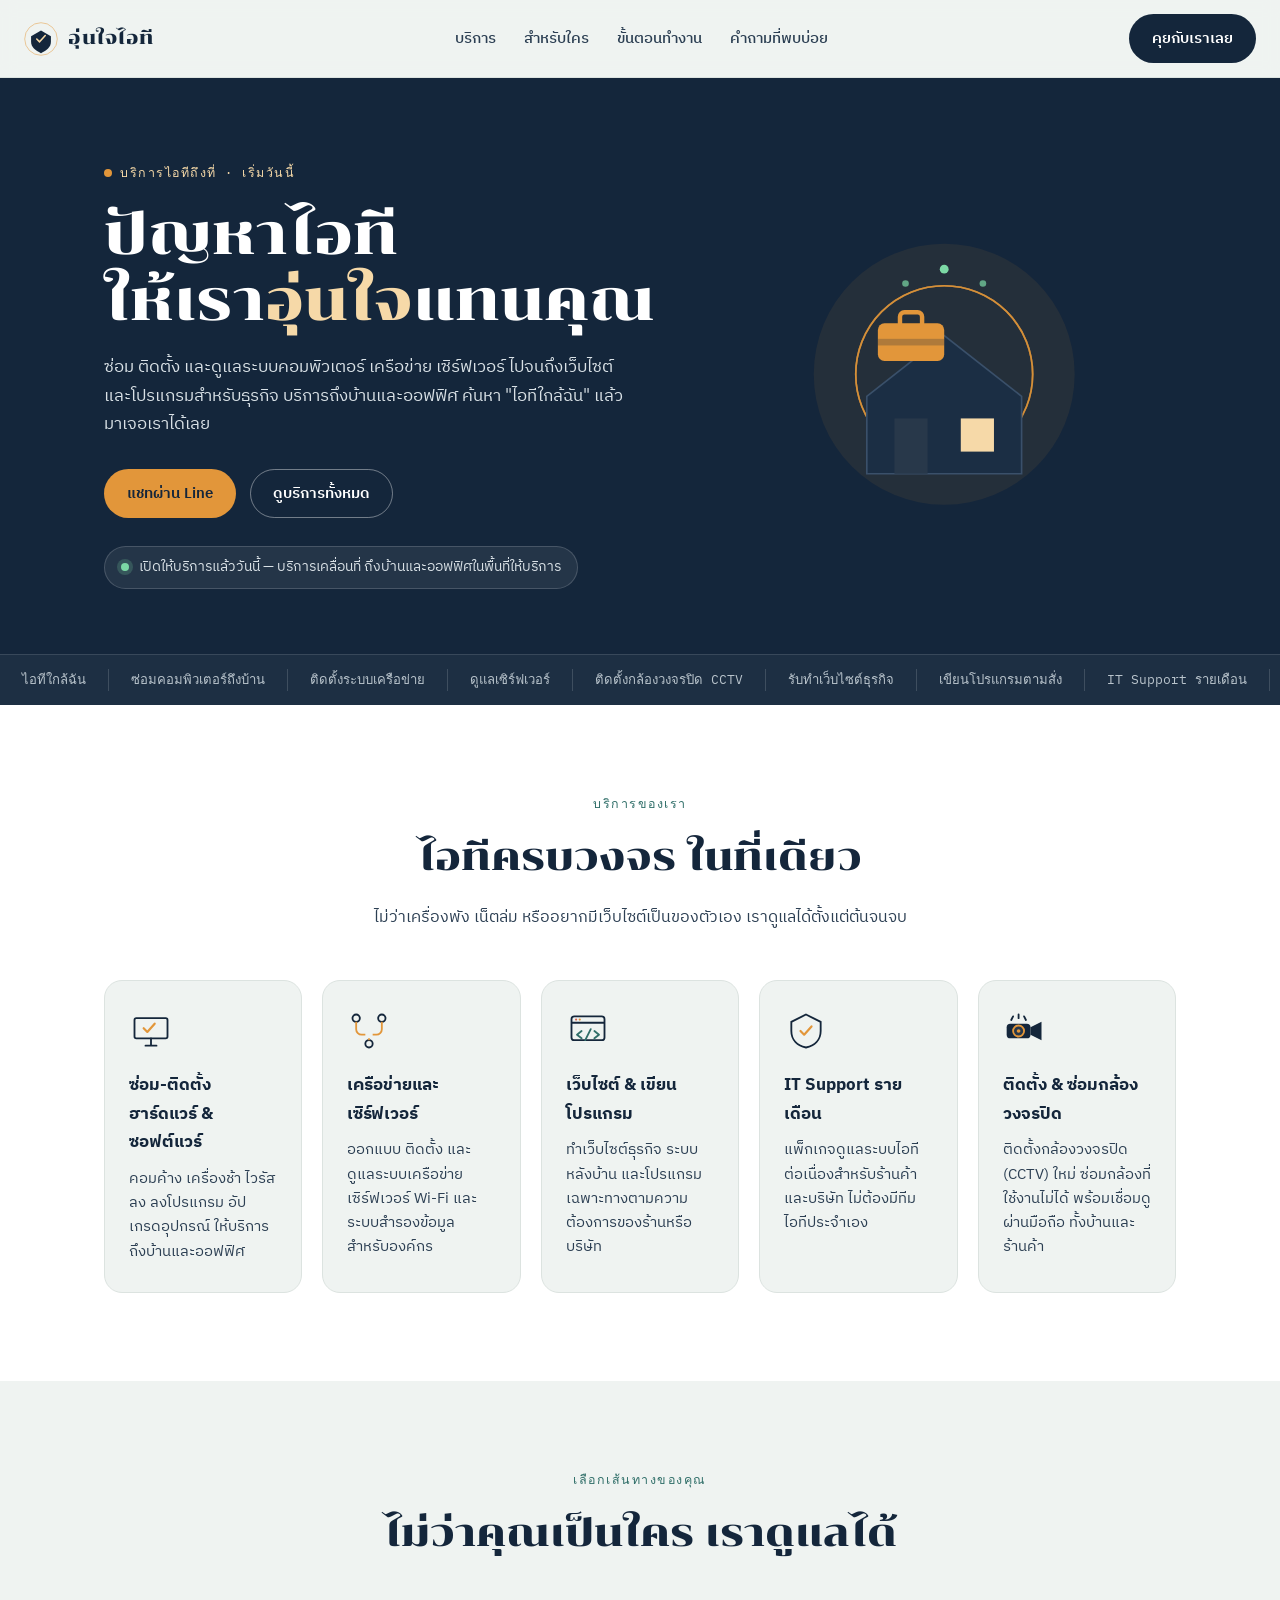
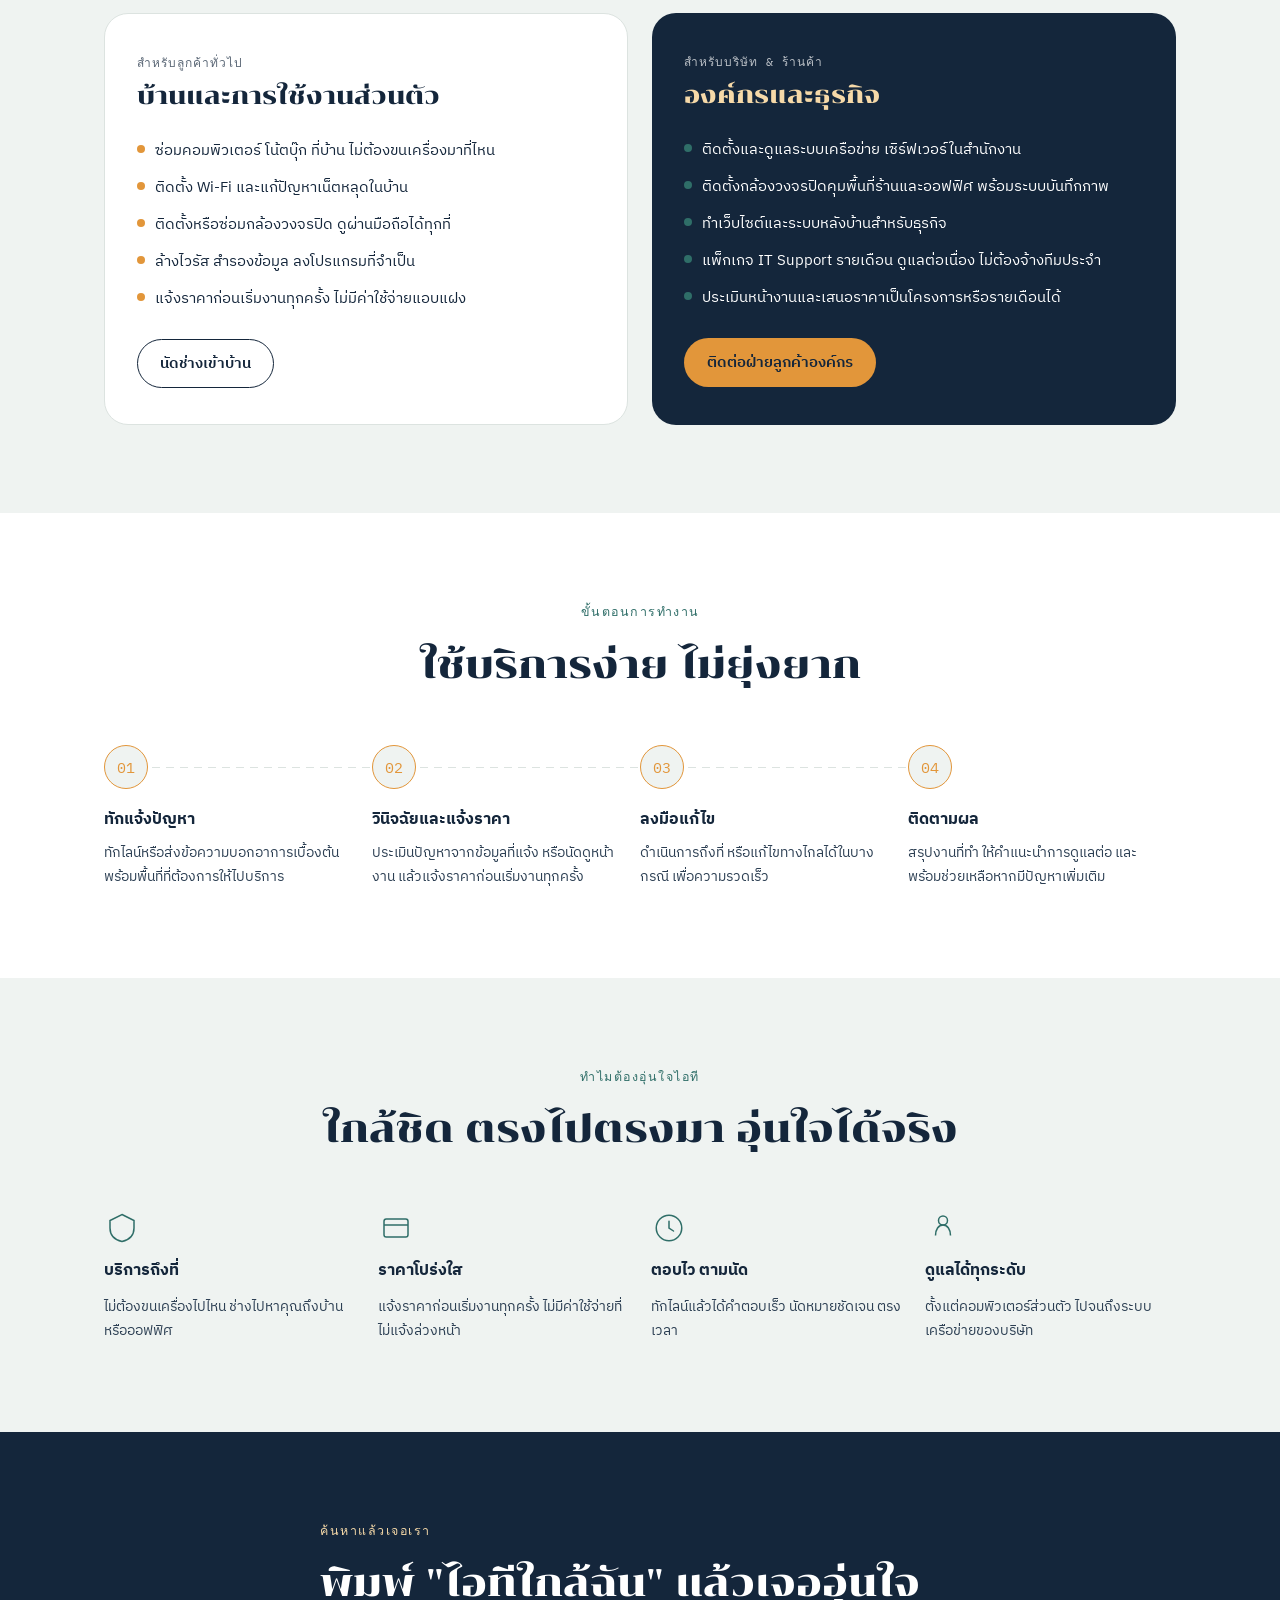
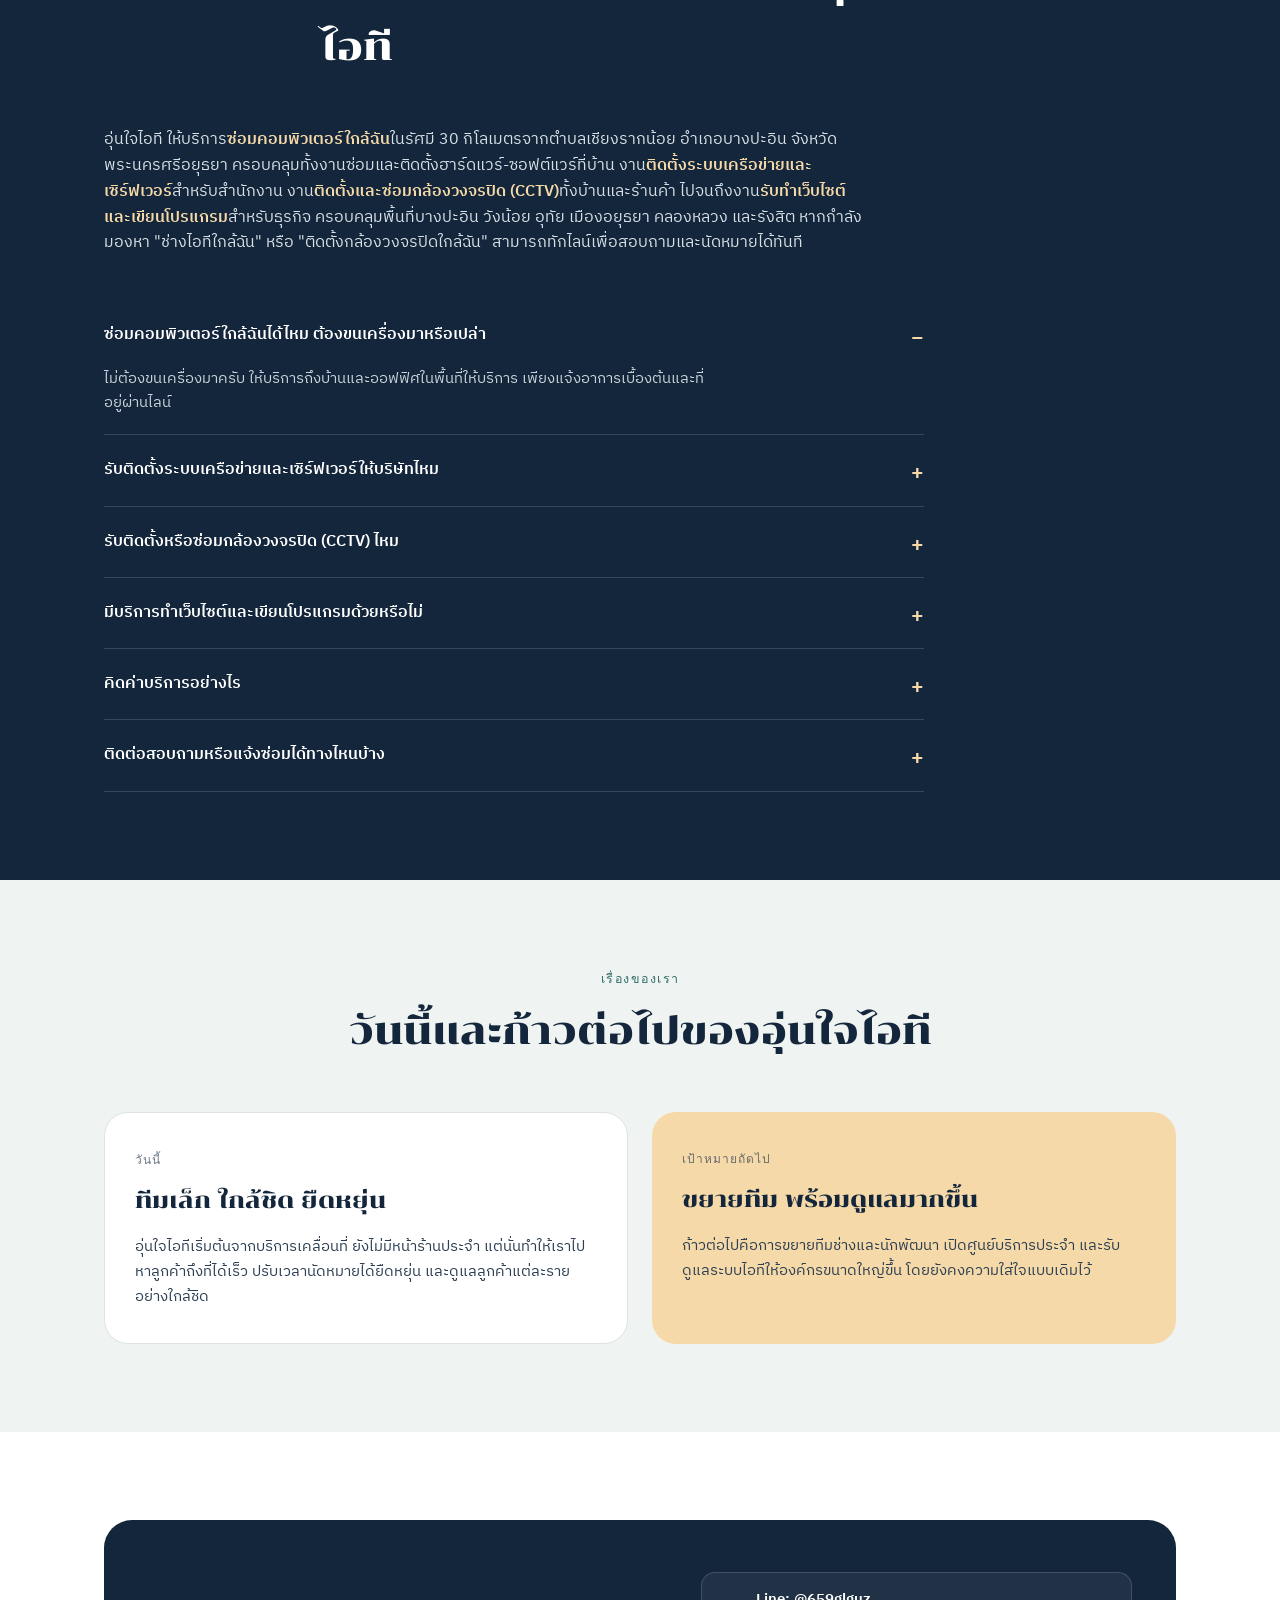
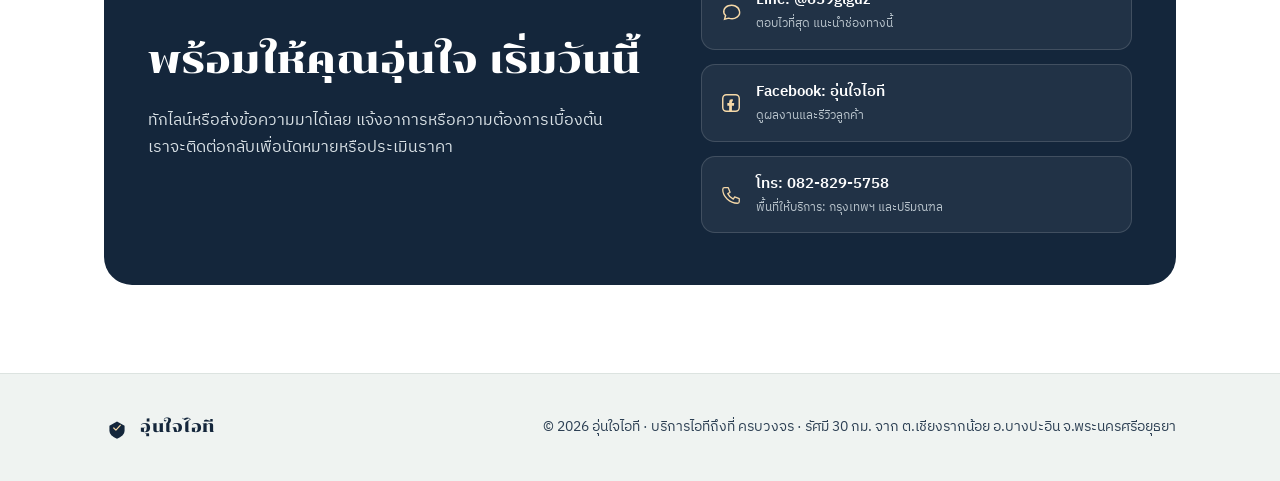
==== index.html @ 74739b0c "Add files via upload" ====
<!DOCTYPE html>
<html lang="th">
<head>
<meta charset="UTF-8">
<meta name="viewport" content="width=device-width, initial-scale=1.0">
<title>อุ่นใจไอที | บริการไอทีถึงที่ ซ่อม-ติดตั้ง-ดูแลระบบ ครบวงจร</title>
<meta name="description" content="อุ่นใจไอที บริการซ่อม ติดตั้ง ดูแลคอมพิวเตอร์ เครือข่าย เซิร์ฟเวอร์ กล้องวงจรปิด (CCTV) เว็บไซต์ และโปรแกรม ถึงบ้านและออฟฟิศ ค้นหา 'ไอทีใกล้ฉัน' เจอเราได้ทันที ติดต่อผ่าน Line สะดวก รวดเร็ว">
<meta name="keywords" content="ไอทีคลองหลวง,ไอทีบางปะอิน,ไอทีปทุมธานี,ไอทีอยุธยา,ไอที ม.กรุงเทพ,ไอที ม.มธ,ไอที ตลาดไท,ไอที ตลาดไอยรา,ไอที พระอินทร์ราชา,ไอที วังน้อย,ไอที นวนคร,ไอที คลองหนึ่ง,ไอที บริษัท,ไอทีใกล้ฉัน, ซ่อมคอมพิวเตอร์ใกล้ฉัน, ช่างไอทีใกล้ฉัน, ติดตั้งระบบเครือข่าย, ซ่อมเซิร์ฟเวอร์, ติดตั้งกล้องวงจรปิด, ซ่อมกล้องวงจรปิด, ติดตั้ง CCTV ใกล้ฉัน, รับทำเว็บไซต์, เขียนโปรแกรม, IT Support รายเดือน, ไอทีครบวงจร">
<meta property="og:title" content="อุ่นใจไอที — บริการไอทีถึงที่ ครบวงจร">
<meta property="og:description" content="ซ่อม ติดตั้ง ดูแลคอมพิวเตอร์ เครือข่าย เซิร์ฟเวอร์ กล้องวงจรปิด เว็บไซต์ และโปรแกรม ถึงบ้านและออฟฟิศของคุณ">
<meta property="og:type" content="website">
<meta property="og:url" content="https://www.unjaiit.com/">
<link rel="canonical" href="https://www.unjaiit.com/">
<meta name="robots" content="index, follow">
<link rel="preconnect" href="https://fonts.googleapis.com">
<link rel="preconnect" href="https://fonts.gstatic.com" crossorigin>
<link rel="icon" href="/favicon.ico" sizes="any">
<link rel="icon" href="/icon.svg" type="image/svg+xml">
<link rel="icon" type="image/png" sizes="32x32" href="/favicon-32x32.png">
<link rel="icon" type="image/png" sizes="16x16" href="/favicon-16x16.png">
<link rel="apple-touch-icon" href="/apple-touch-icon.png">
<link rel="manifest" href="/site.webmanifest">
<link href="https://fonts.googleapis.com/css2?family=Chonburi&family=IBM+Plex+Sans+Thai:wght@400;500;600;700&family=IBM+Plex+Mono:wght@500&display=swap" rel="stylesheet">
<script type="application/ld+json">
{
  "@context": "https://schema.org",
  "@type": "LocalBusiness",
  "@id": "https://www.unjaiit.com/#business",
  "url": "https://www.unjaiit.com/",
  "name": "อุ่นใจไอที",
  "alternateName": "UnJai IT",
  "description": "บริการซ่อม ติดตั้ง และดูแลระบบไอทีครบวงจร ทั้งฮาร์ดแวร์ ซอฟต์แวร์ เครือข่าย เซิร์ฟเวอร์ เว็บไซต์ และโปรแกรม ให้บริการถึงบ้านและสำนักงาน",
  "address": {
    "@type": "PostalAddress",
    "addressLocality": "เชียงรากน้อย",
    "addressRegion": "บางปะอิน, พระนครศรีอยุธยา",
    "addressCountry": "TH"
  },
  "areaServed": {
    "@type": "GeoCircle",
    "geoMidpoint": {
      "@type": "GeoCoordinates",
      "latitude": 14.146409,
      "longitude": 100.612257
    },
    "geoRadius": "30000"
  },
  "geo": {
    "@type": "GeoCoordinates",
    "latitude": 14.146409,
    "longitude": 100.612257
  },
  "priceRange": "฿฿",
  "serviceType": ["ซ่อมคอมพิวเตอร์", "ติดตั้งระบบเครือข่าย", "ดูแลเซิร์ฟเวอร์", "ติดตั้งกล้องวงจรปิด CCTV", "ซ่อมกล้องวงจรปิด CCTV", "พัฒนาเว็บไซต์", "เขียนโปรแกรม", "IT Support รายเดือน"],
  "sameAs": ["https://www.facebook.com/profile.php?id=61592751264127"]
}
</script>
<style>
  :root{
    --ink:#14263B;
    --ink-soft:#2C3F53;
    --paper:#EFF3F1;
    --paper-alt:#FFFFFF;
    --amber:#E2963A;
    --amber-soft:#F6D9A8;
    --coral:#D9614F;
    --teal:#2F6E68;
    --line:#DCE3E0;
    --font-display:'Chonburi','Noto Serif Thai',serif;
    --font-body:'IBM Plex Sans Thai','Sarabun',sans-serif;
    --font-mono:'IBM Plex Mono',monospace;
    --radius:18px;
  }
  *{box-sizing:border-box;}
  html{scroll-behavior:smooth;}
  @media (prefers-reduced-motion: reduce){
    html{scroll-behavior:auto;}
    *{animation-duration:0.001ms !important; animation-iteration-count:1 !important; transition-duration:0.001ms !important;}
  }
  body{
    margin:0;
    font-family:var(--font-body);
    color:var(--ink);
    background:var(--paper);
    line-height:1.65;
  }
  a{color:inherit;}
  img,svg{max-width:100%;display:block;}
  .container{max-width:1120px;margin:0 auto;padding:0 24px;}
  .skip-link{
    position:absolute; left:-999px; top:0; background:var(--amber); color:var(--ink);
    padding:10px 16px; z-index:100; border-radius:0 0 8px 0; font-weight:600;
  }
  .skip-link:focus{left:0;}
  a:focus-visible, button:focus-visible, summary:focus-visible{
    outline:3px solid var(--amber); outline-offset:3px; border-radius:4px;
  }

  /* ---------- Header ---------- */
  header.site{
    position:sticky; top:0; z-index:50;
    background:rgba(239,243,241,0.92); backdrop-filter:blur(8px);
    border-bottom:1px solid var(--line);
  }
  .nav-row{
    display:flex; align-items:center; justify-content:space-between;
    padding:14px 24px;
  }
  .brand{display:flex; align-items:center; gap:10px; text-decoration:none;}
  .brand-mark{width:34px; height:34px; flex:none;}
  .brand-name{font-family:var(--font-display); font-size:1.15rem; color:var(--ink); letter-spacing:0.5px;}
  nav.links{display:flex; gap:28px; font-size:0.95rem; font-weight:500;}
  nav.links a{text-decoration:none; color:var(--ink-soft); position:relative;}
  nav.links a:hover{color:var(--ink);}
  .btn{
    display:inline-flex; align-items:center; gap:8px;
    padding:11px 22px; border-radius:999px; font-weight:600; font-size:0.95rem;
    text-decoration:none; border:1px solid transparent; cursor:pointer;
    min-height:44px;
  }
  .btn-primary{background:var(--ink); color:var(--paper-alt);}
  .btn-primary:hover{background:var(--ink-soft);}
  .btn-amber{background:var(--amber); color:var(--ink);}
  .btn-amber:hover{background:#cf8630;}
  .btn-outline{background:transparent; color:var(--ink); border-color:var(--ink);}
  .btn-outline:hover{background:var(--ink); color:var(--paper-alt);}
  .nav-cta{display:none;}
  @media (min-width:840px){ .nav-cta{display:inline-flex;} }

  /* Mobile nav */
  .menu-toggle{
    display:none; align-items:center; justify-content:center;
    width:44px; height:44px; border-radius:10px; border:1px solid var(--line);
    background:var(--paper-alt); cursor:pointer; flex:none;
  }
  .menu-toggle svg{width:22px; height:22px;}
  @media (max-width:839px){
    nav.links{
      position:fixed; top:64px; left:0; right:0; bottom:0;
      background:var(--paper-alt); flex-direction:column; gap:2px;
      padding:18px 24px; transform:translateY(-8px); opacity:0; pointer-events:none;
      transition:opacity 0.18s ease, transform 0.18s ease; overflow-y:auto;
    }
    nav.links.open{ opacity:1; transform:translateY(0); pointer-events:auto; }
    nav.links a{
      padding:16px 4px; border-bottom:1px solid var(--line); font-size:1.05rem;
    }
    .menu-toggle{display:flex;}
    .icon-close{display:none;}
    .menu-toggle.open .icon-menu{display:none;}
    .menu-toggle.open .icon-close{display:block;}
    nav.links .mobile-cta{
      margin-top:18px; display:flex; justify-content:center;
    }
  }
  @media (min-width:840px){ .mobile-cta{display:none;} }

  /* ---------- Hero ---------- */
  .hero{
    background:var(--ink);
    color:var(--paper-alt);
    padding:64px 0 0;
    overflow:hidden;
    position:relative;
  }
  .hero-grid{
    display:grid; grid-template-columns:1.1fr 0.9fr; gap:40px; align-items:center;
    padding-bottom:48px;
  }
  @media (max-width:900px){ .hero-grid{grid-template-columns:1fr; text-align:center;} }
  .eyebrow{
    display:inline-flex; align-items:center; gap:8px;
    font-family:var(--font-mono); font-size:0.78rem; letter-spacing:1.5px; text-transform:uppercase;
    color:var(--amber-soft); margin-bottom:18px;
  }
  .eyebrow::before{content:""; width:8px; height:8px; border-radius:50%; background:var(--amber); display:inline-block;}
  h1{
    font-family:var(--font-display); font-weight:400;
    font-size:clamp(2.4rem, 5vw, 3.6rem);
    line-height:1.15; margin:0 0 20px;
  }
  h1 span{color:var(--amber-soft);}
  .hero-sub{
    font-size:1.08rem; color:#D9E1E6; max-width:52ch; margin:0 0 30px;
  }
  @media (max-width:900px){ .hero-sub{margin-left:auto; margin-right:auto;} }
  .hero-ctas{display:flex; gap:14px; flex-wrap:wrap; margin-bottom:28px;}
  @media (max-width:900px){ .hero-ctas{justify-content:center;} }
  .status-badge{
    display:inline-flex; align-items:center; gap:10px;
    background:rgba(255,255,255,0.07); border:1px solid rgba(255,255,255,0.16);
    padding:9px 16px; border-radius:999px; font-size:0.88rem; color:#D9E1E6;
  }
  .status-dot{width:8px; height:8px; border-radius:50%; background:#7CD9A5; box-shadow:0 0 0 4px rgba(124,217,165,0.2);}

  .hero-art{position:relative;}
  .pulse-ring{ transform-origin:center; animation:pulse 3.6s ease-out infinite; }
  .pulse-ring.r2{ animation-delay:1.2s; }
  .pulse-ring.r3{ animation-delay:2.4s; }
  @keyframes pulse{
    0%{ opacity:0.85; transform:scale(0.85); }
    70%{ opacity:0; }
    100%{ opacity:0; transform:scale(1.05); }
  }

  /* keyword ticker */
  .ticker-wrap{
    border-top:1px solid rgba(255,255,255,0.12);
    background:rgba(255,255,255,0.04);
    overflow:hidden;
    white-space:nowrap;
  }
  .ticker{
    display:inline-flex; gap:0; padding:14px 0;
    animation:scroll-left 28s linear infinite;
  }
  @media (prefers-reduced-motion: reduce){ .ticker{animation:none;} }
  @keyframes scroll-left{
    from{transform:translateX(0);}
    to{transform:translateX(-50%);}
  }
  .ticker span{
    font-family:var(--font-mono); font-size:0.82rem; color:#B9C4CC;
    padding:0 22px; border-right:1px solid rgba(255,255,255,0.15);
  }

  /* ---------- Section shells ---------- */
  section{padding:88px 0;}
  .section-head{max-width:640px; margin:0 auto 48px;}
  .section-head.center{text-align:center; margin-left:auto; margin-right:auto;}
  .kicker{
    font-family:var(--font-mono); font-size:0.78rem; letter-spacing:1.5px; text-transform:uppercase;
    color:var(--teal); margin-bottom:12px; display:block;
  }
  h2{
    font-family:var(--font-display); font-weight:400;
    font-size:clamp(1.8rem, 3vw, 2.4rem); margin:0 0 14px; color:var(--ink);
  }
  .lede{color:var(--ink-soft); font-size:1.02rem;}

  /* ---------- Services ---------- */
  .services{background:var(--paper-alt);}
  .card-grid{display:grid; grid-template-columns:repeat(5,1fr); gap:20px;}
  @media (max-width:1080px){ .card-grid{grid-template-columns:repeat(3,1fr);} }
  @media (max-width:700px){ .card-grid{grid-template-columns:1fr 1fr;} }
  @media (max-width:480px){ .card-grid{grid-template-columns:1fr;} }
  .service-card{
    background:var(--paper); border:1px solid var(--line); border-radius:var(--radius);
    padding:28px 24px; transition:transform 0.2s ease, box-shadow 0.2s ease;
  }
  .service-card:hover{ transform:translateY(-4px); box-shadow:0 14px 28px -18px rgba(20,38,59,0.35); }
  .service-icon{width:44px; height:44px; margin-bottom:18px;}
  .service-card h3{font-size:1.08rem; margin:0 0 10px; font-weight:700;}
  .service-card p{margin:0; font-size:0.92rem; color:var(--ink-soft);}

  /* ---------- Paths (for you) ---------- */
  .paths-grid{display:grid; grid-template-columns:1fr 1fr; gap:24px;}
  @media (max-width:820px){ .paths-grid{grid-template-columns:1fr;} }
  .path-card{
    border-radius:24px; padding:36px 32px; position:relative; overflow:hidden;
  }
  .path-card.people{background:var(--paper-alt); border:1px solid var(--line);}
  .path-card.biz{background:var(--ink); color:var(--paper-alt);}
  .path-card h3{font-family:var(--font-display); font-weight:400; font-size:1.5rem; margin:0 0 6px;}
  .path-card.biz h3{color:var(--amber-soft);}
  .path-tag{font-family:var(--font-mono); font-size:0.75rem; letter-spacing:1px; text-transform:uppercase; opacity:0.7;}
  .path-list{list-style:none; margin:22px 0 28px; padding:0; display:flex; flex-direction:column; gap:12px;}
  .path-list li{display:flex; gap:10px; font-size:0.95rem; align-items:flex-start;}
  .path-list li::before{content:""; width:8px; height:8px; margin-top:7px; border-radius:50%; background:var(--amber); flex:none;}
  .path-card.biz .path-list li::before{background:var(--teal);}

  /* ---------- Process ---------- */
  .process{background:var(--paper-alt);}
  .steps{display:grid; grid-template-columns:repeat(4,1fr); gap:0; position:relative;}
  @media (max-width:900px){ .steps{grid-template-columns:1fr; gap:28px;} }
  .step{position:relative; padding:0 20px 0 0;}
  .step:not(:last-child)::after{
    content:""; position:absolute; top:22px; right:-4px; width:calc(100% - 44px); height:1px;
    background:repeating-linear-gradient(90deg, var(--line) 0 8px, transparent 8px 14px);
  }
  @media (max-width:900px){ .step:not(:last-child)::after{display:none;} }
  .step-num{
    font-family:var(--font-mono); font-size:0.95rem; color:var(--amber);
    width:44px; height:44px; border:1px solid var(--amber); border-radius:50%;
    display:flex; align-items:center; justify-content:center; margin-bottom:18px; background:var(--paper);
  }
  .step h3{font-size:1.02rem; margin:0 0 8px;}
  .step p{font-size:0.9rem; color:var(--ink-soft); margin:0;}

  /* ---------- Trust ---------- */
  .trust-grid{display:grid; grid-template-columns:repeat(4,1fr); gap:22px;}
  @media (max-width:980px){ .trust-grid{grid-template-columns:1fr 1fr;} }
  @media (max-width:600px){ .trust-grid{grid-template-columns:1fr;} }
  .trust-item{display:flex; flex-direction:column; gap:12px;}
  .trust-icon{width:36px; height:36px; color:var(--teal);}
  .trust-item h3{font-size:1rem; margin:0;}
  .trust-item p{font-size:0.9rem; color:var(--ink-soft); margin:0;}

  /* ---------- Local SEO / FAQ ---------- */
  .local-seo{background:var(--ink); color:var(--paper-alt);}
  .local-seo .kicker{color:var(--amber-soft);}
  .local-seo h2{color:var(--paper-alt);}
  .local-seo .lede{color:#C9D3D9;}
  .seo-copy{max-width:760px; font-size:0.98rem; color:#D9E1E6; margin-bottom:44px;}
  .seo-copy strong{color:var(--amber-soft); font-weight:600;}
  .faq{max-width:820px;}
  .faq details{
    border-bottom:1px solid rgba(255,255,255,0.15); padding:18px 0;
  }
  .faq summary{
    cursor:pointer; font-weight:600; font-size:1rem; list-style:none;
    display:flex; justify-content:space-between; align-items:center; gap:16px;
  }
  .faq summary::-webkit-details-marker{display:none;}
  .faq summary::after{content:"+"; font-family:var(--font-mono); font-size:1.3rem; color:var(--amber-soft); flex:none;}
  .faq details[open] summary::after{content:"–";}
  .faq p{margin:14px 0 0; color:#C9D3D9; font-size:0.94rem; max-width:68ch;}

  /* ---------- About / vision ---------- */
  .about-grid{display:grid; grid-template-columns:1fr 1fr; gap:24px;}
  @media (max-width:820px){ .about-grid{grid-template-columns:1fr;} }
  .about-card{border-radius:24px; padding:34px 30px;}
  .about-card.now{background:var(--paper-alt); border:1px solid var(--line);}
  .about-card.next{background:var(--amber-soft);}
  .about-card .path-tag{color:var(--ink-soft);}
  .about-card h3{font-family:var(--font-display); font-weight:400; font-size:1.4rem; margin:10px 0 14px;}
  .about-card p{font-size:0.95rem; color:var(--ink-soft); margin:0;}

  /* ---------- Contact ---------- */
  .contact{background:var(--paper-alt);}
  .contact-box{
    background:var(--ink); color:var(--paper-alt); border-radius:28px;
    padding:52px 44px; display:grid; grid-template-columns:1.2fr 1fr; gap:36px; align-items:center;
  }
  @media (max-width:820px){ .contact-box{grid-template-columns:1fr; padding:36px 26px;} }
  .contact-box h2{color:var(--paper-alt); margin-bottom:12px;}
  .contact-box p{color:#D9E1E6; max-width:48ch;}
  .contact-links{display:flex; flex-direction:column; gap:14px;}
  .contact-link{
    display:flex; align-items:center; gap:14px; padding:14px 18px;
    background:rgba(255,255,255,0.06); border:1px solid rgba(255,255,255,0.14);
    border-radius:14px; text-decoration:none; color:var(--paper-alt); font-weight:600; font-size:0.95rem;
  }
  .contact-link:hover{background:rgba(255,255,255,0.12);}
  .contact-link .ico{width:22px; height:22px; flex:none; color:var(--amber-soft);}
  .contact-link small{display:block; font-weight:400; color:#B9C4CC; font-size:0.78rem; margin-top:2px;}

  /* ---------- Footer ---------- */
  footer{padding:40px 0; border-top:1px solid var(--line);}
  .footer-row{display:flex; justify-content:space-between; align-items:center; flex-wrap:wrap; gap:16px;}
  .footer-brand{display:flex; align-items:center; gap:10px;}
  .footer-brand .brand-mark{width:26px; height:26px;}
  footer p{font-size:0.85rem; color:var(--ink-soft); margin:0;}

  /* ---------- Mobile refinements (all breakpoints) ---------- */
  @media (max-width:900px){
    section{padding:64px 0;}
    .hero{padding-top:44px;}
    .hero-art{max-width:300px; margin:0 auto;}
  }
  @media (max-width:600px){
    .container{padding:0 18px;}
    .nav-row{padding:12px 18px;}
    .brand-name{font-size:1.02rem;}
    section{padding:52px 0;}
    h1{font-size:clamp(2rem, 8vw, 2.6rem);}
    h2{font-size:clamp(1.5rem, 6vw, 1.9rem);}
    .hero-ctas .btn, .hero-ctas{width:100%;}
    .hero-ctas{flex-direction:column;}
    .hero-ctas .btn{justify-content:center;}
    .status-badge{text-align:left; font-size:0.82rem;}
    .ticker span{font-size:0.76rem; padding:0 16px;}
    .path-card{padding:28px 22px;}
    .contact-box{border-radius:22px;}
    .contact-link{padding:14px;}
    .step-num{width:38px; height:38px; font-size:0.85rem;}
  }
  @media (max-width:400px){
    .hero-art{max-width:240px;}
  }
</style>
</head>
<body>
<a href="#main" class="skip-link">ข้ามไปยังเนื้อหาหลัก</a>

<header class="site">
  <div class="nav-row">
    <a href="#top" class="brand">
      <svg class="brand-mark" viewBox="0 0 48 48" fill="none" xmlns="http://www.w3.org/2000/svg" aria-hidden="true">
        <circle cx="24" cy="24" r="23" stroke="#E2963A" stroke-width="1.4" opacity="0.5"/>
        <path d="M24 12l14 8v8c0 8-6 12-14 16-8-4-14-8-14-16v-8l14-8z" fill="#14263B"/>
        <path d="M18 24l4 4 8-9" stroke="#F6D9A8" stroke-width="2.2" stroke-linecap="round" stroke-linejoin="round"/>
      </svg>
      <span class="brand-name">อุ่นใจไอที</span>
    </a>
    <nav class="links" id="mainNav" aria-label="เมนูหลัก">
      <a href="#services">บริการ</a>
      <a href="#for-you">สำหรับใคร</a>
      <a href="#steps">ขั้นตอนทำงาน</a>
      <a href="#near-me">คำถามที่พบบ่อย</a>
      <div class="mobile-cta">
        <a href="#contact" class="btn btn-primary">คุยกับเราเลย</a>
      </div>
    </nav>
    <a href="#contact" class="btn btn-primary nav-cta">คุยกับเราเลย</a>
    <button class="menu-toggle" id="menuToggle" aria-expanded="false" aria-controls="mainNav" aria-label="เปิดเมนู">
      <svg class="icon-menu" viewBox="0 0 24 24" fill="none" aria-hidden="true"><path d="M3 6h18M3 12h18M3 18h18" stroke="#14263B" stroke-width="2" stroke-linecap="round"/></svg>
      <svg class="icon-close" viewBox="0 0 24 24" fill="none" aria-hidden="true"><path d="M5 5l14 14M19 5L5 19" stroke="#14263B" stroke-width="2" stroke-linecap="round"/></svg>
    </button>
  </div>
</header>

<main id="main">

  <!-- HERO -->
  <section class="hero" id="top">
    <div class="container hero-grid">
      <div>
        <span class="eyebrow">บริการไอทีถึงที่ · เริ่มวันนี้</span>
        <h1>ปัญหาไอที<br>ให้เรา<span>อุ่นใจ</span>แทนคุณ</h1>
        <p class="hero-sub">ซ่อม ติดตั้ง และดูแลระบบคอมพิวเตอร์ เครือข่าย เซิร์ฟเวอร์ ไปจนถึงเว็บไซต์และโปรแกรมสำหรับธุรกิจ บริการถึงบ้านและออฟฟิศ ค้นหา "ไอทีใกล้ฉัน" แล้วมาเจอเราได้เลย</p>
        <div class="hero-ctas">
          <a href="#contact" class="btn btn-amber">
            แชทผ่าน Line
          </a>
          <a href="#services" class="btn btn-outline" style="color:#fff;border-color:rgba(255,255,255,0.4);">ดูบริการทั้งหมด</a>
        </div>
        <span class="status-badge"><span class="status-dot"></span>เปิดให้บริการแล้ววันนี้ — บริการเคลื่อนที่ ถึงบ้านและออฟฟิศในพื้นที่ให้บริการ</span>
      </div>
      <div class="hero-art" aria-hidden="true">
        <svg viewBox="0 0 420 420" xmlns="http://www.w3.org/2000/svg">
          <circle class="pulse-ring" cx="210" cy="210" r="80" stroke="#E2963A" stroke-width="1.5" fill="none" opacity="0.6"/>
          <circle class="pulse-ring r2" cx="210" cy="210" r="80" stroke="#E2963A" stroke-width="1.5" fill="none" opacity="0.6"/>
          <circle class="pulse-ring r3" cx="210" cy="210" r="80" stroke="#E2963A" stroke-width="1.5" fill="none" opacity="0.6"/>
          <circle cx="210" cy="210" r="118" fill="rgba(226,150,58,0.08)"/>
          <!-- house -->
          <path d="M140 230 L210 175 L280 230 V300 H140 Z" fill="#1B2E44" stroke="#3A506A" stroke-width="1.5"/>
          <rect x="165" y="250" width="30" height="50" fill="#28384A"/>
          <rect x="225" y="250" width="30" height="30" fill="#F6D9A8"/>
          <!-- toolbox -->
          <g transform="translate(150,150)">
            <rect x="0" y="14" width="60" height="34" rx="6" fill="#E2963A"/>
            <rect x="20" y="4" width="20" height="14" rx="4" fill="none" stroke="#E2963A" stroke-width="4"/>
            <rect x="0" y="28" width="60" height="6" fill="#14263B" opacity="0.25"/>
          </g>
          <!-- signal dots -->
          <circle cx="210" cy="115" r="4" fill="#7CD9A5"/>
          <circle cx="245" cy="128" r="3" fill="#7CD9A5" opacity="0.7"/>
          <circle cx="175" cy="128" r="3" fill="#7CD9A5" opacity="0.7"/>
        </svg>
      </div>
    </div>
    <div class="ticker-wrap">
      <div class="ticker">
        <span>ไอทีใกล้ฉัน</span><span>ซ่อมคอมพิวเตอร์ถึงบ้าน</span><span>ติดตั้งระบบเครือข่าย</span><span>ดูแลเซิร์ฟเวอร์</span><span>ติดตั้งกล้องวงจรปิด CCTV</span><span>รับทำเว็บไซต์ธุรกิจ</span><span>เขียนโปรแกรมตามสั่ง</span><span>IT Support รายเดือน</span>
        <span>ไอทีใกล้ฉัน</span><span>ซ่อมคอมพิวเตอร์ถึงบ้าน</span><span>ติดตั้งระบบเครือข่าย</span><span>ดูแลเซิร์ฟเวอร์</span><span>ติดตั้งกล้องวงจรปิด CCTV</span><span>รับทำเว็บไซต์ธุรกิจ</span><span>เขียนโปรแกรมตามสั่ง</span><span>IT Support รายเดือน</span>
      </div>
    </div>
  </section>

  <!-- SERVICES -->
  <section class="services" id="services">
    <div class="container">
      <div class="section-head center">
        <span class="kicker">บริการของเรา</span>
        <h2>ไอทีครบวงจร ในที่เดียว</h2>
        <p class="lede">ไม่ว่าเครื่องพัง เน็ตล่ม หรืออยากมีเว็บไซต์เป็นของตัวเอง เราดูแลได้ตั้งแต่ต้นจนจบ</p>
      </div>
      <div class="card-grid">
        <div class="service-card">
          <svg class="service-icon" viewBox="0 0 48 48" fill="none" xmlns="http://www.w3.org/2000/svg" aria-hidden="true">
            <rect x="6" y="10" width="36" height="22" rx="2" stroke="#14263B" stroke-width="2"/>
            <path d="M18 40h12M24 32v8" stroke="#14263B" stroke-width="2" stroke-linecap="round"/>
            <path d="M16 21l4 4 8-9" stroke="#E2963A" stroke-width="2.4" stroke-linecap="round" stroke-linejoin="round"/>
          </svg>
          <h3>ซ่อม-ติดตั้งฮาร์ดแวร์ &amp; ซอฟต์แวร์</h3>
          <p>คอมค้าง เครื่องช้า ไวรัสลง ลงโปรแกรม อัปเกรดอุปกรณ์ ให้บริการถึงบ้านและออฟฟิศ</p>
        </div>
        <div class="service-card">
          <svg class="service-icon" viewBox="0 0 48 48" fill="none" xmlns="http://www.w3.org/2000/svg" aria-hidden="true">
            <circle cx="10" cy="10" r="4" stroke="#14263B" stroke-width="2"/>
            <circle cx="38" cy="10" r="4" stroke="#14263B" stroke-width="2"/>
            <circle cx="24" cy="38" r="4" stroke="#14263B" stroke-width="2"/>
            <path d="M10 14v8a6 6 0 006 6h4M38 14v8a6 6 0 01-6 6h-4M24 32v2" stroke="#E2963A" stroke-width="2"/>
          </svg>
          <h3>เครือข่ายและเซิร์ฟเวอร์</h3>
          <p>ออกแบบ ติดตั้ง และดูแลระบบเครือข่าย เซิร์ฟเวอร์ Wi-Fi และระบบสำรองข้อมูลสำหรับองค์กร</p>
        </div>
        <div class="service-card">
          <svg class="service-icon" viewBox="0 0 48 48" fill="none" xmlns="http://www.w3.org/2000/svg" aria-hidden="true">
            <rect x="6" y="8" width="36" height="26" rx="3" stroke="#14263B" stroke-width="2"/>
            <path d="M6 15h36" stroke="#14263B" stroke-width="2"/>
            <circle cx="11" cy="11.5" r="1.2" fill="#D9614F"/>
            <circle cx="15" cy="11.5" r="1.2" fill="#E2963A"/>
            <path d="M17 24l-5 4 5 4M31 24l5 4-5 4M27 22l-6 12" stroke="#2F6E68" stroke-width="2" stroke-linecap="round" stroke-linejoin="round"/>
          </svg>
          <h3>เว็บไซต์ &amp; เขียนโปรแกรม</h3>
          <p>ทำเว็บไซต์ธุรกิจ ระบบหลังบ้าน และโปรแกรมเฉพาะทางตามความต้องการของร้านหรือบริษัท</p>
        </div>
        <div class="service-card">
          <svg class="service-icon" viewBox="0 0 48 48" fill="none" xmlns="http://www.w3.org/2000/svg" aria-hidden="true">
            <path d="M24 6l16 8v10c0 10-7 16-16 18-9-2-16-8-16-18V14l16-8z" stroke="#14263B" stroke-width="2"/>
            <path d="M18 24l4 4 8-9" stroke="#E2963A" stroke-width="2.4" stroke-linecap="round" stroke-linejoin="round"/>
          </svg>
          <h3>IT Support รายเดือน</h3>
          <p>แพ็กเกจดูแลระบบไอทีต่อเนื่องสำหรับร้านค้าและบริษัท ไม่ต้องมีทีมไอทีประจำเอง</p>
        </div>
        <div class="service-card">
          <svg class="service-icon" viewBox="0 0 48 48" fill="none" xmlns="http://www.w3.org/2000/svg" aria-hidden="true">
            <rect x="4" y="16" width="26" height="16" rx="4" fill="#14263B"/>
            <circle cx="17" cy="24" r="6" fill="#28384A" stroke="#E2963A" stroke-width="2"/>
            <circle cx="17" cy="24" r="2" fill="#E2963A"/>
            <path d="M30 20l12-6v20l-12-6z" fill="#14263B"/>
            <path d="M9 12l2-4M17 10V6M25 12l-2-4" stroke="#14263B" stroke-width="2" stroke-linecap="round"/>
          </svg>
          <h3>ติดตั้ง &amp; ซ่อมกล้องวงจรปิด</h3>
          <p>ติดตั้งกล้องวงจรปิด (CCTV) ใหม่ ซ่อมกล้องที่ใช้งานไม่ได้ พร้อมเชื่อมดูผ่านมือถือ ทั้งบ้านและร้านค้า</p>
        </div>
      </div>
    </div>
  </section>

  <!-- FOR YOU -->
  <section id="for-you">
    <div class="container">
      <div class="section-head center">
        <span class="kicker">เลือกเส้นทางของคุณ</span>
        <h2>ไม่ว่าคุณเป็นใคร เราดูแลได้</h2>
      </div>
      <div class="paths-grid">
        <div class="path-card people">
          <span class="path-tag">สำหรับลูกค้าทั่วไป</span>
          <h3>บ้านและการใช้งานส่วนตัว</h3>
          <ul class="path-list">
            <li>ซ่อมคอมพิวเตอร์ โน้ตบุ๊ก ที่บ้าน ไม่ต้องขนเครื่องมาที่ไหน</li>
            <li>ติดตั้ง Wi-Fi และแก้ปัญหาเน็ตหลุดในบ้าน</li>
            <li>ติดตั้งหรือซ่อมกล้องวงจรปิด ดูผ่านมือถือได้ทุกที่</li>
            <li>ล้างไวรัส สำรองข้อมูล ลงโปรแกรมที่จำเป็น</li>
            <li>แจ้งราคาก่อนเริ่มงานทุกครั้ง ไม่มีค่าใช้จ่ายแอบแฝง</li>
          </ul>
          <a href="#contact" class="btn btn-outline">นัดช่างเข้าบ้าน</a>
        </div>
        <div class="path-card biz">
          <span class="path-tag">สำหรับบริษัท &amp; ร้านค้า</span>
          <h3>องค์กรและธุรกิจ</h3>
          <ul class="path-list">
            <li>ติดตั้งและดูแลระบบเครือข่าย เซิร์ฟเวอร์ในสำนักงาน</li>
            <li>ติดตั้งกล้องวงจรปิดคุมพื้นที่ร้านและออฟฟิศ พร้อมระบบบันทึกภาพ</li>
            <li>ทำเว็บไซต์และระบบหลังบ้านสำหรับธุรกิจ</li>
            <li>แพ็กเกจ IT Support รายเดือน ดูแลต่อเนื่อง ไม่ต้องจ้างทีมประจำ</li>
            <li>ประเมินหน้างานและเสนอราคาเป็นโครงการหรือรายเดือนได้</li>
          </ul>
          <a href="#contact" class="btn btn-amber">ติดต่อฝ่ายลูกค้าองค์กร</a>
        </div>
      </div>
    </div>
  </section>

  <!-- PROCESS -->
  <section class="process" id="steps">
    <div class="container">
      <div class="section-head center">
        <span class="kicker">ขั้นตอนการทำงาน</span>
        <h2>ใช้บริการง่าย ไม่ยุ่งยาก</h2>
      </div>
      <div class="steps">
        <div class="step">
          <div class="step-num">01</div>
          <h3>ทักแจ้งปัญหา</h3>
          <p>ทักไลน์หรือส่งข้อความบอกอาการเบื้องต้น พร้อมพื้นที่ที่ต้องการให้ไปบริการ</p>
        </div>
        <div class="step">
          <div class="step-num">02</div>
          <h3>วินิจฉัยและแจ้งราคา</h3>
          <p>ประเมินปัญหาจากข้อมูลที่แจ้ง หรือนัดดูหน้างาน แล้วแจ้งราคาก่อนเริ่มงานทุกครั้ง</p>
        </div>
        <div class="step">
          <div class="step-num">03</div>
          <h3>ลงมือแก้ไข</h3>
          <p>ดำเนินการถึงที่ หรือแก้ไขทางไกลได้ในบางกรณี เพื่อความรวดเร็ว</p>
        </div>
        <div class="step">
          <div class="step-num">04</div>
          <h3>ติดตามผล</h3>
          <p>สรุปงานที่ทำ ให้คำแนะนำการดูแลต่อ และพร้อมช่วยเหลือหากมีปัญหาเพิ่มเติม</p>
        </div>
      </div>
    </div>
  </section>

  <!-- TRUST -->
  <section>
    <div class="container">
      <div class="section-head center">
        <span class="kicker">ทำไมต้องอุ่นใจไอที</span>
        <h2>ใกล้ชิด ตรงไปตรงมา อุ่นใจได้จริง</h2>
      </div>
      <div class="trust-grid">
        <div class="trust-item">
          <svg class="trust-icon" viewBox="0 0 48 48" fill="none" xmlns="http://www.w3.org/2000/svg" aria-hidden="true"><path d="M24 6l16 8v10c0 10-7 16-16 18-9-2-16-8-16-18V14l16-8z" stroke="currentColor" stroke-width="2"/></svg>
          <h3>บริการถึงที่</h3>
          <p>ไม่ต้องขนเครื่องไปไหน ช่างไปหาคุณถึงบ้านหรือออฟฟิศ</p>
        </div>
        <div class="trust-item">
          <svg class="trust-icon" viewBox="0 0 48 48" fill="none" xmlns="http://www.w3.org/2000/svg" aria-hidden="true"><rect x="8" y="12" width="32" height="24" rx="3" stroke="currentColor" stroke-width="2"/><path d="M8 20h32" stroke="currentColor" stroke-width="2"/></svg>
          <h3>ราคาโปร่งใส</h3>
          <p>แจ้งราคาก่อนเริ่มงานทุกครั้ง ไม่มีค่าใช้จ่ายที่ไม่แจ้งล่วงหน้า</p>
        </div>
        <div class="trust-item">
          <svg class="trust-icon" viewBox="0 0 48 48" fill="none" xmlns="http://www.w3.org/2000/svg" aria-hidden="true"><circle cx="24" cy="24" r="17" stroke="currentColor" stroke-width="2"/><path d="M24 15v9l6 4" stroke="currentColor" stroke-width="2" stroke-linecap="round"/></svg>
          <h3>ตอบไว ตามนัด</h3>
          <p>ทักไลน์แล้วได้คำตอบเร็ว นัดหมายชัดเจน ตรงเวลา</p>
        </div>
        <div class="trust-item">
          <svg class="trust-icon" viewBox="0 0 48 48" fill="none" xmlns="http://www.w3.org/2000/svg" aria-hidden="true"><path d="M14 34c0-8 4-14 10-14s10 6 10 14" stroke="currentColor" stroke-width="2"/><circle cx="24" cy="14" r="6" stroke="currentColor" stroke-width="2"/></svg>
          <h3>ดูแลได้ทุกระดับ</h3>
          <p>ตั้งแต่คอมพิวเตอร์ส่วนตัว ไปจนถึงระบบเครือข่ายของบริษัท</p>
        </div>
      </div>
    </div>
  </section>

  <!-- LOCAL SEO + FAQ -->
  <section class="local-seo" id="near-me">
    <div class="container">
      <div class="section-head">
        <span class="kicker">ค้นหาแล้วเจอเรา</span>
        <h2>พิมพ์ "ไอทีใกล้ฉัน" แล้วเจออุ่นใจไอที</h2>
      </div>
      <p class="seo-copy">
        อุ่นใจไอที ให้บริการ<strong>ซ่อมคอมพิวเตอร์ใกล้ฉัน</strong>ในรัศมี 30 กิโลเมตรจากตำบลเชียงรากน้อย อำเภอบางปะอิน จังหวัดพระนครศรีอยุธยา ครอบคลุมทั้งงานซ่อมและติดตั้งฮาร์ดแวร์-ซอฟต์แวร์ที่บ้าน งาน<strong>ติดตั้งระบบเครือข่ายและเซิร์ฟเวอร์</strong>สำหรับสำนักงาน งาน<strong>ติดตั้งและซ่อมกล้องวงจรปิด (CCTV)</strong>ทั้งบ้านและร้านค้า ไปจนถึงงาน<strong>รับทำเว็บไซต์และเขียนโปรแกรม</strong>สำหรับธุรกิจ ครอบคลุมพื้นที่บางปะอิน วังน้อย อุทัย เมืองอยุธยา คลองหลวง และรังสิต หากกำลังมองหา "ช่างไอทีใกล้ฉัน" หรือ "ติดตั้งกล้องวงจรปิดใกล้ฉัน" สามารถทักไลน์เพื่อสอบถามและนัดหมายได้ทันที
      </p>
      <div class="faq">
        <details open>
          <summary>ซ่อมคอมพิวเตอร์ใกล้ฉันได้ไหม ต้องขนเครื่องมาหรือเปล่า</summary>
          <p>ไม่ต้องขนเครื่องมาครับ ให้บริการถึงบ้านและออฟฟิศในพื้นที่ให้บริการ เพียงแจ้งอาการเบื้องต้นและที่อยู่ผ่านไลน์</p>
        </details>
        <details>
          <summary>รับติดตั้งระบบเครือข่ายและเซิร์ฟเวอร์ให้บริษัทไหม</summary>
          <p>รับครับ ทั้งการวางระบบเครือข่ายใหม่ ติดตั้งเซิร์ฟเวอร์ และดูแลระบบต่อเนื่องแบบรายเดือนสำหรับสำนักงาน</p>
        </details>
        <details>
          <summary>รับติดตั้งหรือซ่อมกล้องวงจรปิด (CCTV) ไหม</summary>
          <p>รับครับ ทั้งติดตั้งกล้องวงจรปิดใหม่สำหรับบ้านและร้านค้า และซ่อมกล้องเดิมที่ดูภาพไม่ได้หรือขึ้นจอดำ พร้อมตั้งค่าให้ดูผ่านมือถือได้</p>
        </details>
        <details>
          <summary>มีบริการทำเว็บไซต์และเขียนโปรแกรมด้วยหรือไม่</summary>
          <p>มีครับ ตั้งแต่เว็บไซต์แนะนำธุรกิจ ระบบหลังบ้านสำหรับจัดการร้าน ไปจนถึงโปรแกรมเฉพาะทางตามความต้องการ</p>
        </details>
        <details>
          <summary>คิดค่าบริการอย่างไร</summary>
          <p>ประเมินตามลักษณะงาน แจ้งราคาให้ทราบก่อนเริ่มงานทุกครั้ง และมีแพ็กเกจดูแลรายเดือนสำหรับองค์กรที่ต้องการดูแลต่อเนื่อง</p>
        </details>
        <details>
          <summary>ติดต่อสอบถามหรือแจ้งซ่อมได้ทางไหนบ้าง</summary>
          <p>สะดวกที่สุดคือทักผ่าน Line Official Account หรือข้อความทาง Facebook Page อุ่นใจไอที เราตอบกลับรวดเร็ว</p>
        </details>
      </div>
    </div>
  </section>

  <!-- ABOUT / VISION -->
  <section id="story">
    <div class="container">
      <div class="section-head center">
        <span class="kicker">เรื่องของเรา</span>
        <h2>วันนี้และก้าวต่อไปของอุ่นใจไอที</h2>
      </div>
      <div class="about-grid">
        <div class="about-card now">
          <span class="path-tag">วันนี้</span>
          <h3>ทีมเล็ก ใกล้ชิด ยืดหยุ่น</h3>
          <p>อุ่นใจไอทีเริ่มต้นจากบริการเคลื่อนที่ ยังไม่มีหน้าร้านประจำ แต่นั่นทำให้เราไปหาลูกค้าถึงที่ได้เร็ว ปรับเวลานัดหมายได้ยืดหยุ่น และดูแลลูกค้าแต่ละรายอย่างใกล้ชิด</p>
        </div>
        <div class="about-card next">
          <span class="path-tag">เป้าหมายถัดไป</span>
          <h3>ขยายทีม พร้อมดูแลมากขึ้น</h3>
          <p>ก้าวต่อไปคือการขยายทีมช่างและนักพัฒนา เปิดศูนย์บริการประจำ และรับดูแลระบบไอทีให้องค์กรขนาดใหญ่ขึ้น โดยยังคงความใส่ใจแบบเดิมไว้</p>
        </div>
      </div>
    </div>
  </section>

  <!-- CONTACT -->
  <section class="contact" id="contact">
    <div class="container">
      <div class="contact-box">
        <div>
          <h2>พร้อมให้คุณอุ่นใจ เริ่มวันนี้</h2>
          <p>ทักไลน์หรือส่งข้อความมาได้เลย แจ้งอาการหรือความต้องการเบื้องต้น เราจะติดต่อกลับเพื่อนัดหมายหรือประเมินราคา</p>
        </div>
        <div class="contact-links">
          <a class="contact-link" href="https://lin.ee/sSfryHn" aria-label="ทักไลน์อุ่นใจไอที">
            <svg class="ico" viewBox="0 0 24 24" fill="none" aria-hidden="true"><path d="M21 11.5a8.5 6.8 0 10-14.9 5.4L5 21l4.4-1.2A8.5 6.8 0 0021 11.5z" stroke="currentColor" stroke-width="1.6"/></svg>
            <span>Line: @659glguz<br><small>ตอบไวที่สุด แนะนำช่องทางนี้</small></span>
          </a>
          <a class="contact-link" href="https://www.facebook.com/profile.php?id=61592751264127" target="_blank" rel="noopener" aria-label="Facebook เพจอุ่นใจไอที">
            <svg class="ico" viewBox="0 0 24 24" fill="none" aria-hidden="true"><rect x="3" y="3" width="18" height="18" rx="4" stroke="currentColor" stroke-width="1.6"/><path d="M14 8h-1.5A2.5 2.5 0 0010 10.5V12H8v3h2v6h3v-6h2.2l.3-3H13v-1.2c0-.4.3-.8.8-.8H14V8z" fill="currentColor"/></svg>
            <span>Facebook: อุ่นใจไอที<br><small>ดูผลงานและรีวิวลูกค้า</small></span>
          </a>
          <a class="contact-link" href="tel:0828295758" aria-label="โทรหาอุ่นใจไอที">
            <svg class="ico" viewBox="0 0 24 24" fill="none" aria-hidden="true"><path d="M6 4h3l2 5-2.5 1.5a12 12 0 006 6L16 14l5 2v3a2 2 0 01-2 2C10.5 21 3 13.5 3 6a2 2 0 012-2z" stroke="currentColor" stroke-width="1.4" stroke-linejoin="round"/></svg>
            <span>โทร: 082-829-5758<br><small>พื้นที่ให้บริการ: กรุงเทพฯ และปริมณฑล</small></span>
          </a>
        </div>
      </div>
    </div>
  </section>

</main>

<footer>
  <div class="container footer-row">
    <div class="footer-brand">
      <svg class="brand-mark" viewBox="0 0 48 48" fill="none" xmlns="http://www.w3.org/2000/svg" aria-hidden="true">
        <path d="M24 12l14 8v8c0 8-6 12-14 16-8-4-14-8-14-16v-8l14-8z" fill="#14263B"/>
        <path d="M18 24l4 4 8-9" stroke="#F6D9A8" stroke-width="2.2" stroke-linecap="round" stroke-linejoin="round"/>
      </svg>
      <span class="brand-name" style="font-size:1rem;">อุ่นใจไอที</span>
    </div>
    <p>© 2026 อุ่นใจไอที · บริการไอทีถึงที่ ครบวงจร · รัศมี 30 กม. จาก ต.เชียงรากน้อย อ.บางปะอิน จ.พระนครศรีอยุธยา</p>
  </div>
</footer>

<script>
  (function(){
    var toggle = document.getElementById('menuToggle');
    var nav = document.getElementById('mainNav');
    function closeMenu(){
      nav.classList.remove('open');
      toggle.classList.remove('open');
      toggle.setAttribute('aria-expanded','false');
      toggle.setAttribute('aria-label','เปิดเมนู');
    }
    function openMenu(){
      nav.classList.add('open');
      toggle.classList.add('open');
      toggle.setAttribute('aria-expanded','true');
      toggle.setAttribute('aria-label','ปิดเมนู');
    }
    toggle.addEventListener('click', function(){
      nav.classList.contains('open') ? closeMenu() : openMenu();
    });
    nav.querySelectorAll('a').forEach(function(link){
      link.addEventListener('click', closeMenu);
    });
    window.addEventListener('resize', function(){
      if(window.innerWidth >= 840){ closeMenu(); }
    });
  })();
</script>
</body>
</html>
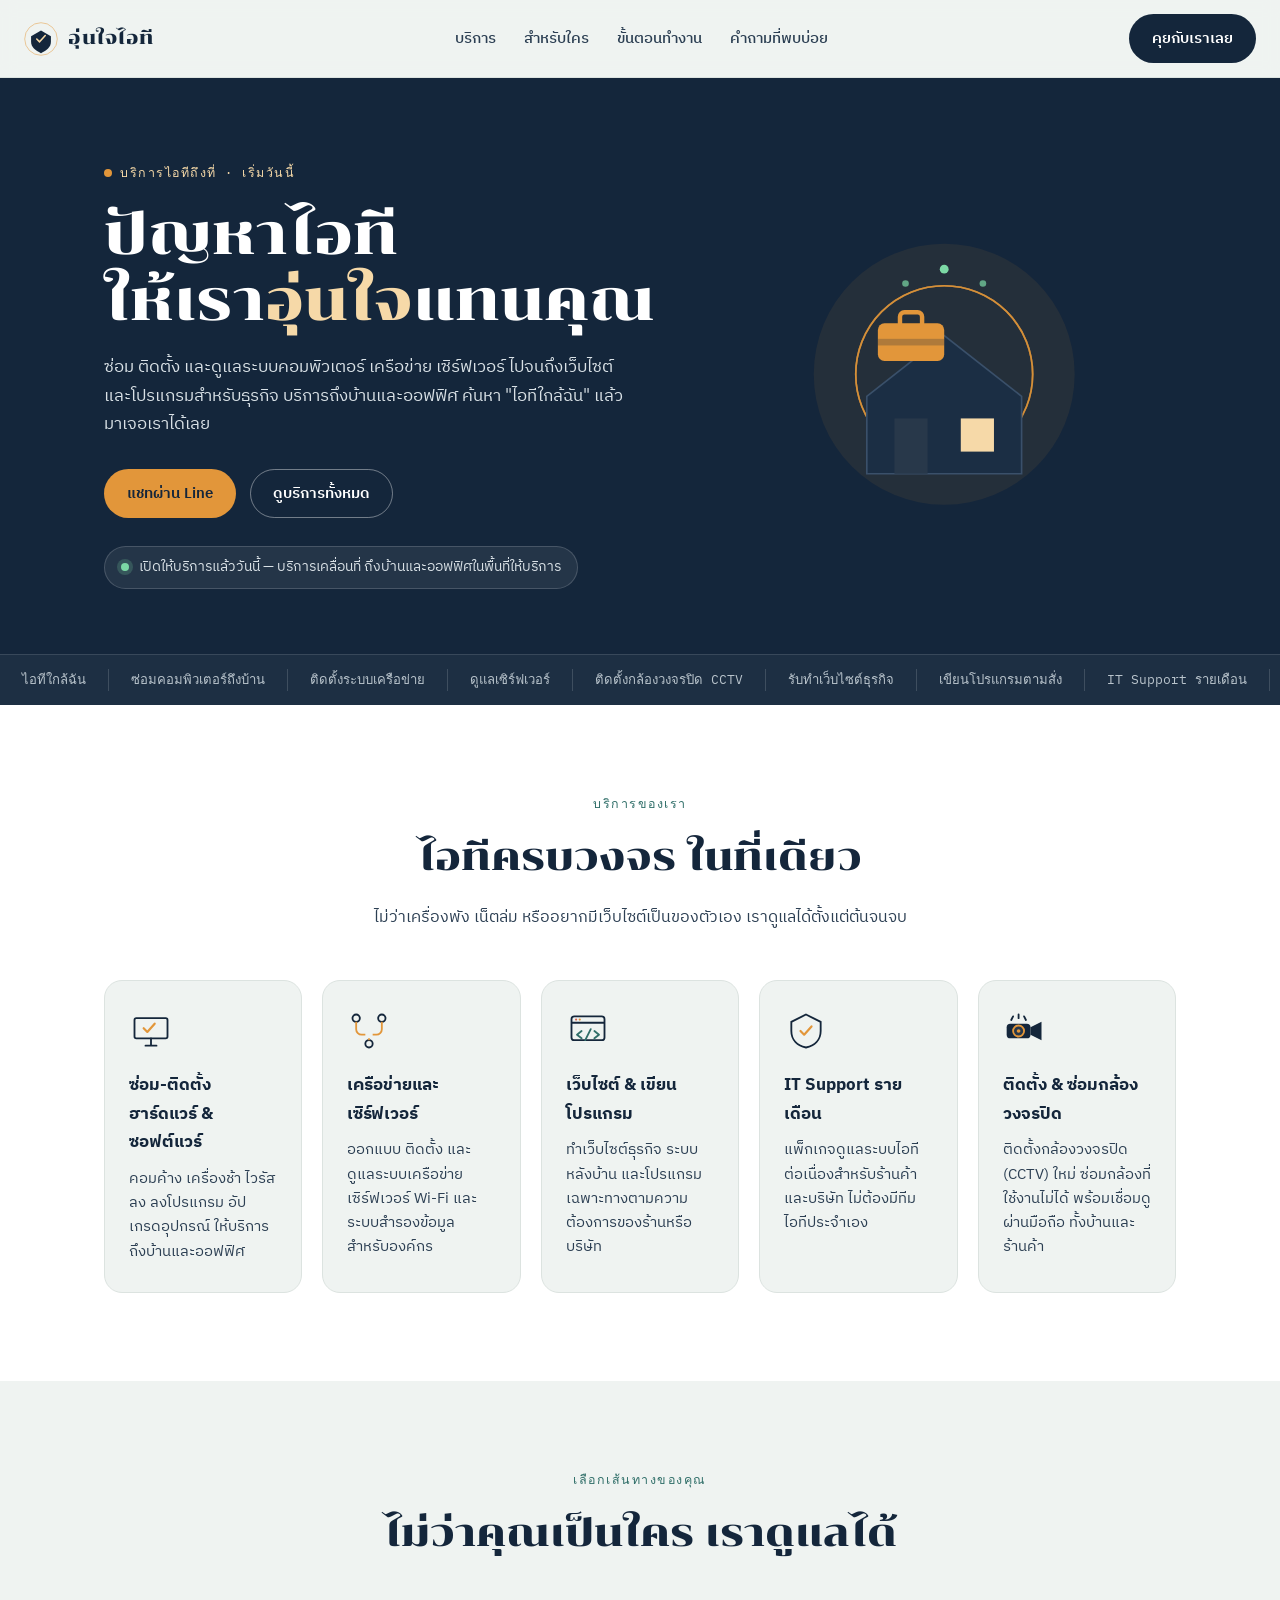
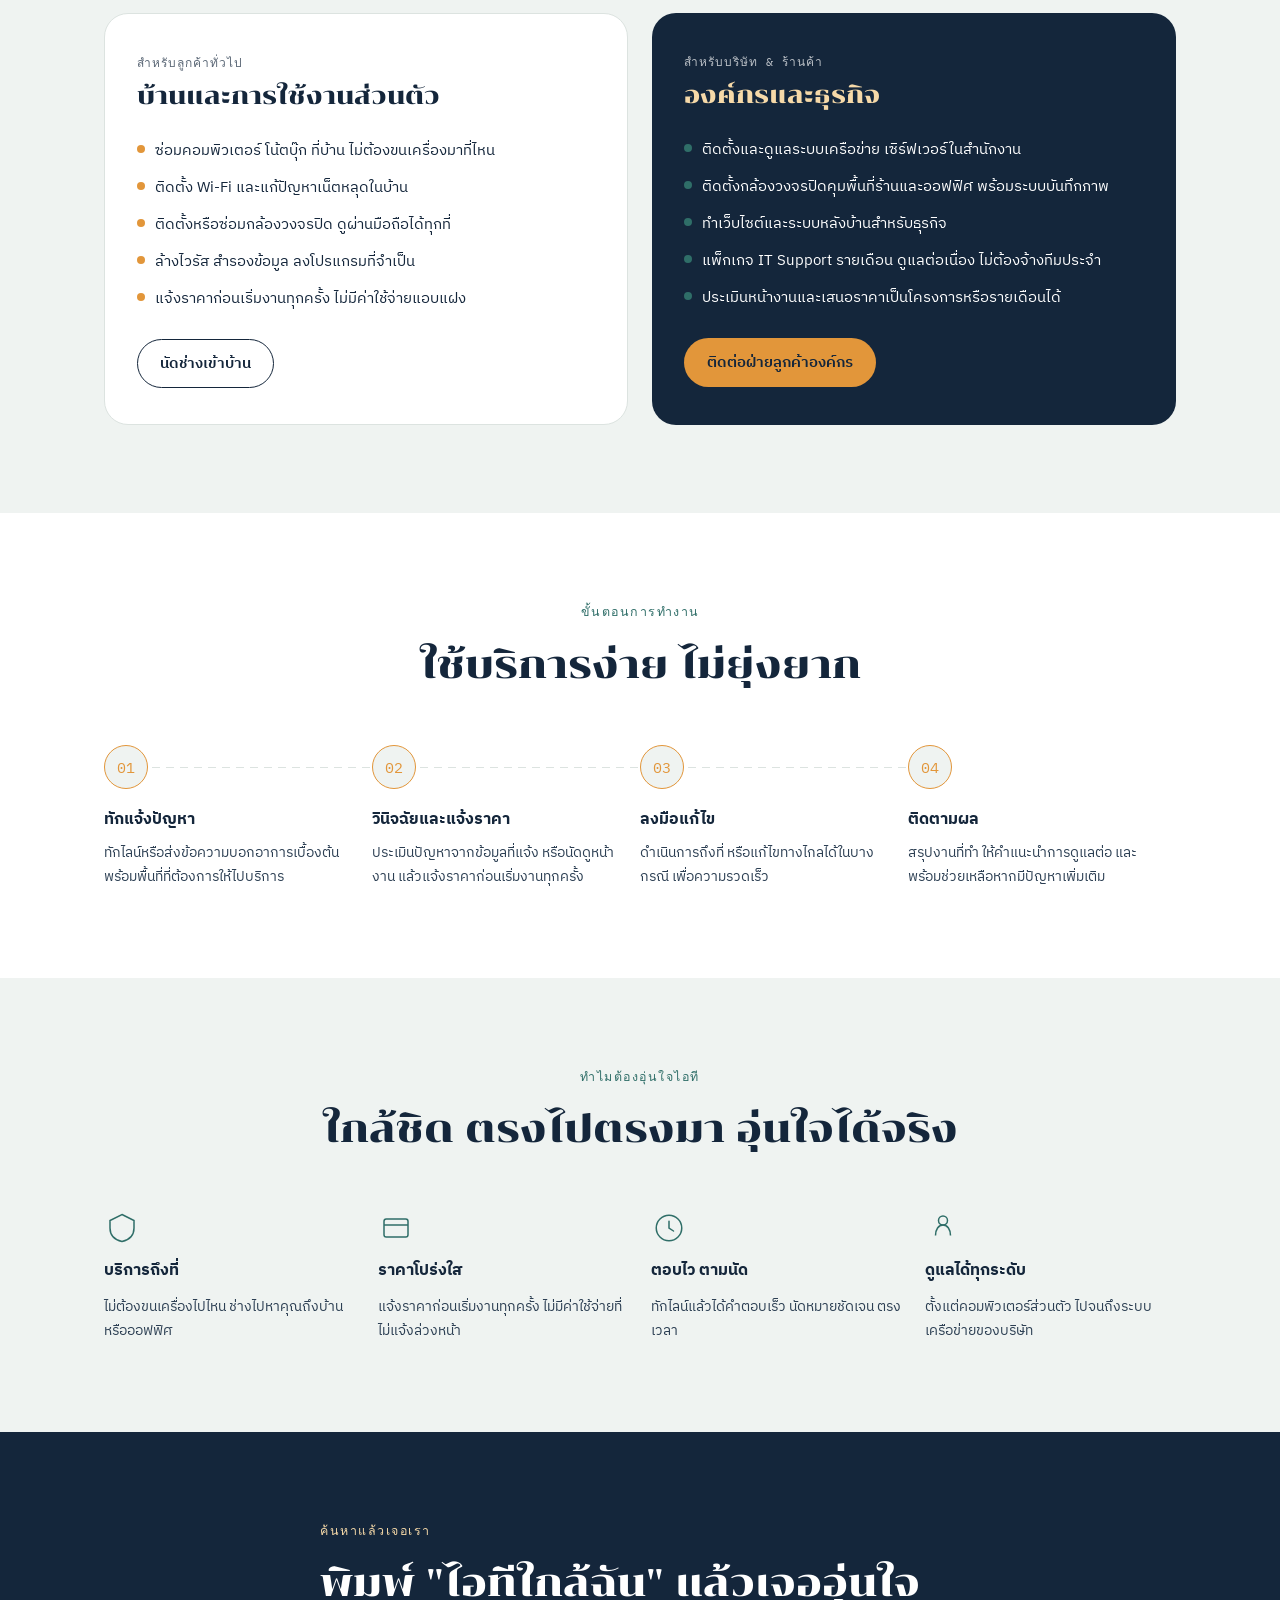
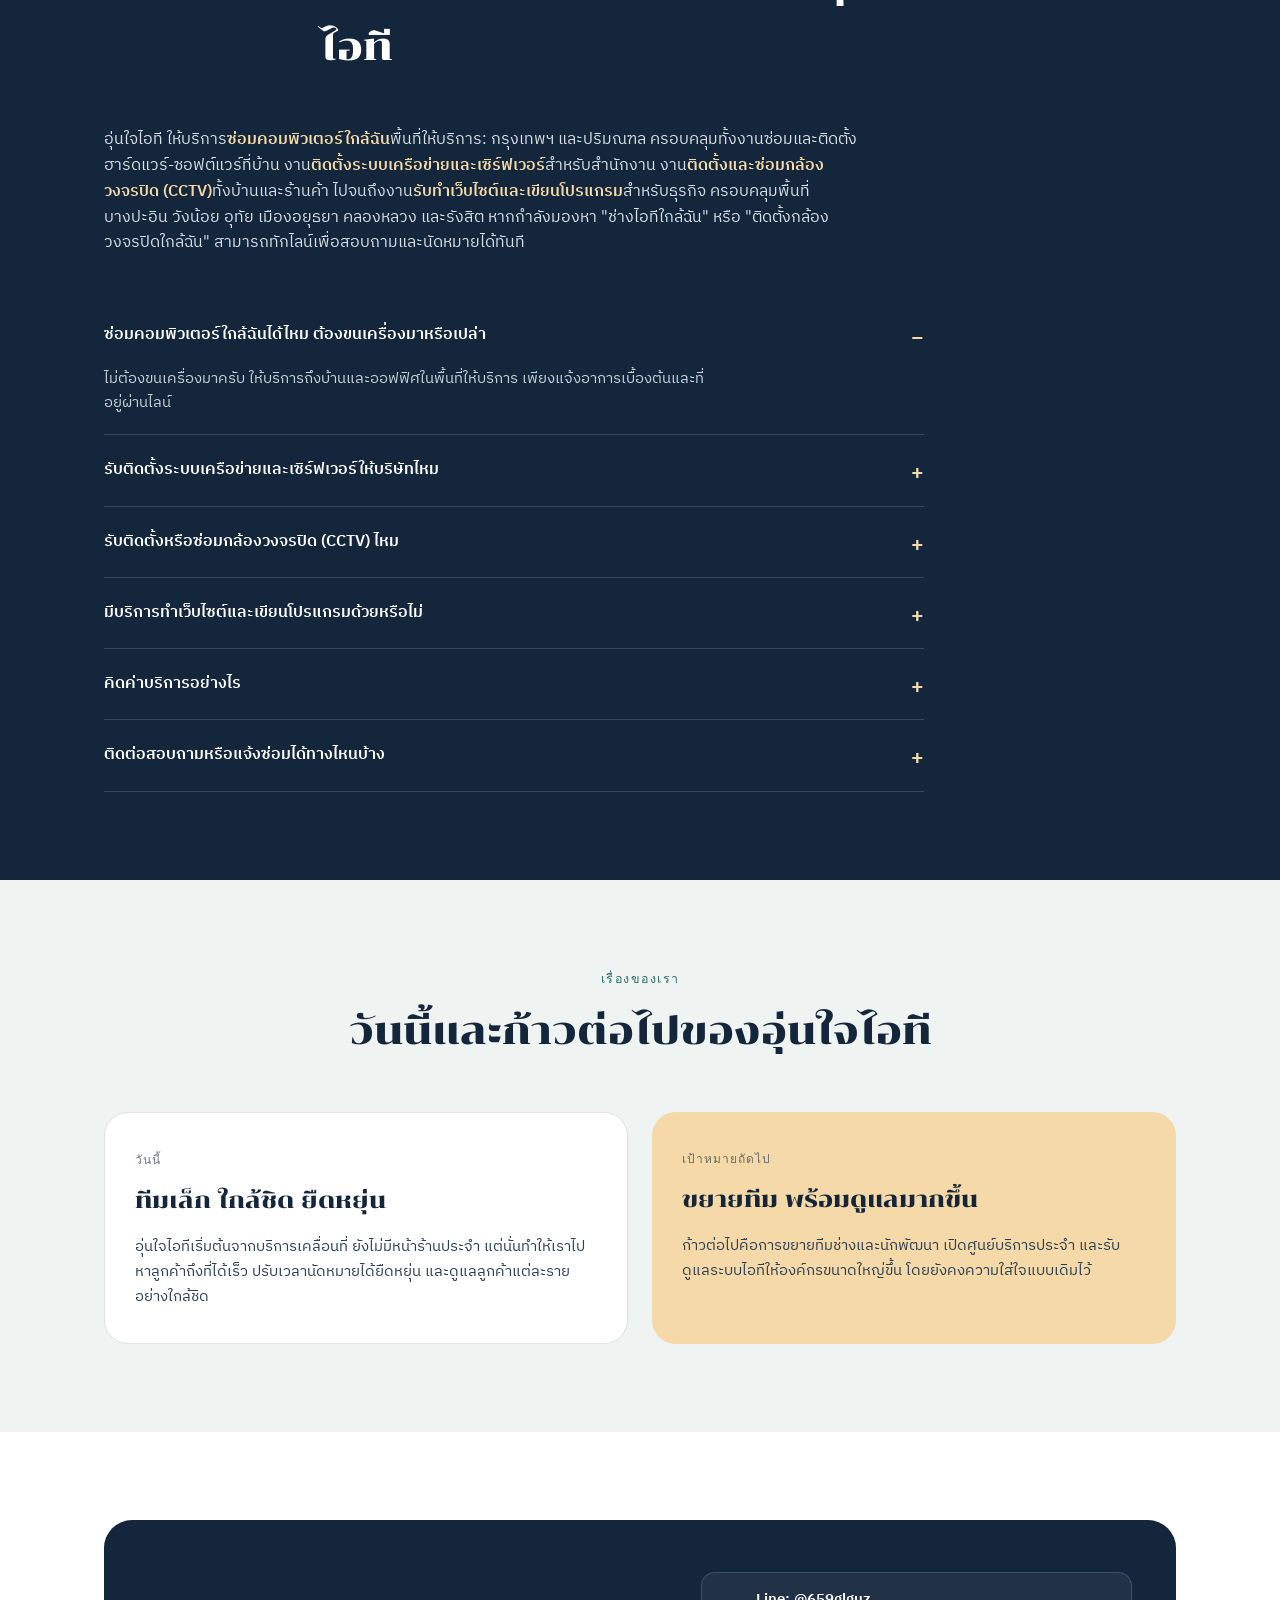
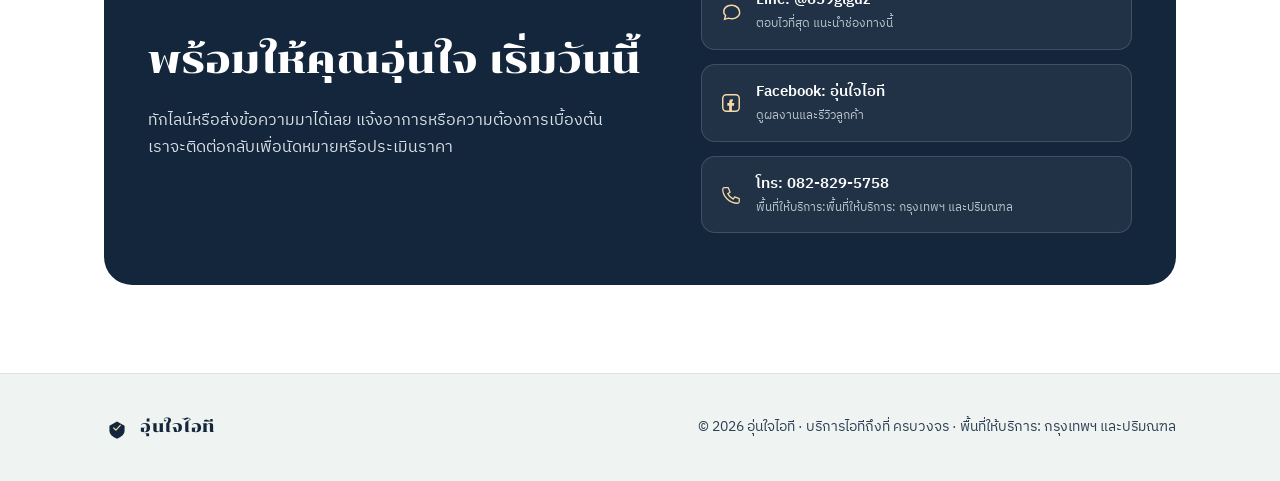
==== commit fc564cf6: "Add files via upload" ====
--- a/index.html
+++ b/index.html
@@ -4,7 +4,7 @@
 <meta charset="UTF-8">
 <meta name="viewport" content="width=device-width, initial-scale=1.0">
 <title>อุ่นใจไอที | บริการไอทีถึงที่ ซ่อม-ติดตั้ง-ดูแลระบบ ครบวงจร</title>
-<meta name="description" content="อุ่นใจไอที บริการซ่อม ติดตั้ง ดูแลคอมพิวเตอร์ เครือข่าย เซิร์ฟเวอร์ กล้องวงจรปิด (CCTV) เว็บไซต์ และโปรแกรม ถึงบ้านและออฟฟิศ ค้นหา 'ไอทีใกล้ฉัน' เจอเราได้ทันที ติดต่อผ่าน Line สะดวก รวดเร็ว">
+<meta name="description" content="อุ่นใจไอที ซ่อม-ติดตั้งคอมพิวเตอร์ เครือข่าย CCTV เว็บไซต์ ถึงบ้าน-ออฟฟิศ พื้นที่ให้บริการ: กรุงเทพฯ และปริมณฑล ทักไลน์วันนี้ รับแจ้งราคาก่อนเริ่มงานฟรี">
 <meta name="keywords" content="ไอทีคลองหลวง,ไอทีบางปะอิน,ไอทีปทุมธานี,ไอทีอยุธยา,ไอที ม.กรุงเทพ,ไอที ม.มธ,ไอที ตลาดไท,ไอที ตลาดไอยรา,ไอที พระอินทร์ราชา,ไอที วังน้อย,ไอที นวนคร,ไอที คลองหนึ่ง,ไอที บริษัท,ไอทีใกล้ฉัน, ซ่อมคอมพิวเตอร์ใกล้ฉัน, ช่างไอทีใกล้ฉัน, ติดตั้งระบบเครือข่าย, ซ่อมเซิร์ฟเวอร์, ติดตั้งกล้องวงจรปิด, ซ่อมกล้องวงจรปิด, ติดตั้ง CCTV ใกล้ฉัน, รับทำเว็บไซต์, เขียนโปรแกรม, IT Support รายเดือน, ไอทีครบวงจร">
 <meta property="og:title" content="อุ่นใจไอที — บริการไอทีถึงที่ ครบวงจร">
 <meta property="og:description" content="ซ่อม ติดตั้ง ดูแลคอมพิวเตอร์ เครือข่าย เซิร์ฟเวอร์ กล้องวงจรปิด เว็บไซต์ และโปรแกรม ถึงบ้านและออฟฟิศของคุณ">
@@ -628,7 +628,7 @@
         <h2>พิมพ์ "ไอทีใกล้ฉัน" แล้วเจออุ่นใจไอที</h2>
       </div>
       <p class="seo-copy">
-        อุ่นใจไอที ให้บริการ<strong>ซ่อมคอมพิวเตอร์ใกล้ฉัน</strong>ในรัศมี 30 กิโลเมตรจากตำบลเชียงรากน้อย อำเภอบางปะอิน จังหวัดพระนครศรีอยุธยา ครอบคลุมทั้งงานซ่อมและติดตั้งฮาร์ดแวร์-ซอฟต์แวร์ที่บ้าน งาน<strong>ติดตั้งระบบเครือข่ายและเซิร์ฟเวอร์</strong>สำหรับสำนักงาน งาน<strong>ติดตั้งและซ่อมกล้องวงจรปิด (CCTV)</strong>ทั้งบ้านและร้านค้า ไปจนถึงงาน<strong>รับทำเว็บไซต์และเขียนโปรแกรม</strong>สำหรับธุรกิจ ครอบคลุมพื้นที่บางปะอิน วังน้อย อุทัย เมืองอยุธยา คลองหลวง และรังสิต หากกำลังมองหา "ช่างไอทีใกล้ฉัน" หรือ "ติดตั้งกล้องวงจรปิดใกล้ฉัน" สามารถทักไลน์เพื่อสอบถามและนัดหมายได้ทันที
+        อุ่นใจไอที ให้บริการ<strong>ซ่อมคอมพิวเตอร์ใกล้ฉัน</strong>พื้นที่ให้บริการ: กรุงเทพฯ และปริมณฑล ครอบคลุมทั้งงานซ่อมและติดตั้งฮาร์ดแวร์-ซอฟต์แวร์ที่บ้าน งาน<strong>ติดตั้งระบบเครือข่ายและเซิร์ฟเวอร์</strong>สำหรับสำนักงาน งาน<strong>ติดตั้งและซ่อมกล้องวงจรปิด (CCTV)</strong>ทั้งบ้านและร้านค้า ไปจนถึงงาน<strong>รับทำเว็บไซต์และเขียนโปรแกรม</strong>สำหรับธุรกิจ ครอบคลุมพื้นที่บางปะอิน วังน้อย อุทัย เมืองอยุธยา คลองหลวง และรังสิต หากกำลังมองหา "ช่างไอทีใกล้ฉัน" หรือ "ติดตั้งกล้องวงจรปิดใกล้ฉัน" สามารถทักไลน์เพื่อสอบถามและนัดหมายได้ทันที
       </p>
       <div class="faq">
         <details open>
@@ -700,7 +700,7 @@
           </a>
           <a class="contact-link" href="tel:0828295758" aria-label="โทรหาอุ่นใจไอที">
             <svg class="ico" viewBox="0 0 24 24" fill="none" aria-hidden="true"><path d="M6 4h3l2 5-2.5 1.5a12 12 0 006 6L16 14l5 2v3a2 2 0 01-2 2C10.5 21 3 13.5 3 6a2 2 0 012-2z" stroke="currentColor" stroke-width="1.4" stroke-linejoin="round"/></svg>
-            <span>โทร: 082-829-5758<br><small>พื้นที่ให้บริการ: กรุงเทพฯ และปริมณฑล</small></span>
+            <span>โทร: 082-829-5758<br><small>พื้นที่ให้บริการ:พื้นที่ให้บริการ: กรุงเทพฯ และปริมณฑล</small></span>
           </a>
         </div>
       </div>
@@ -718,7 +718,7 @@
       </svg>
       <span class="brand-name" style="font-size:1rem;">อุ่นใจไอที</span>
     </div>
-    <p>© 2026 อุ่นใจไอที · บริการไอทีถึงที่ ครบวงจร · รัศมี 30 กม. จาก ต.เชียงรากน้อย อ.บางปะอิน จ.พระนครศรีอยุธยา</p>
+    <p>© 2026 อุ่นใจไอที · บริการไอทีถึงที่ ครบวงจร · พื้นที่ให้บริการ: กรุงเทพฯ และปริมณฑล</p>
   </div>
 </footer>
 
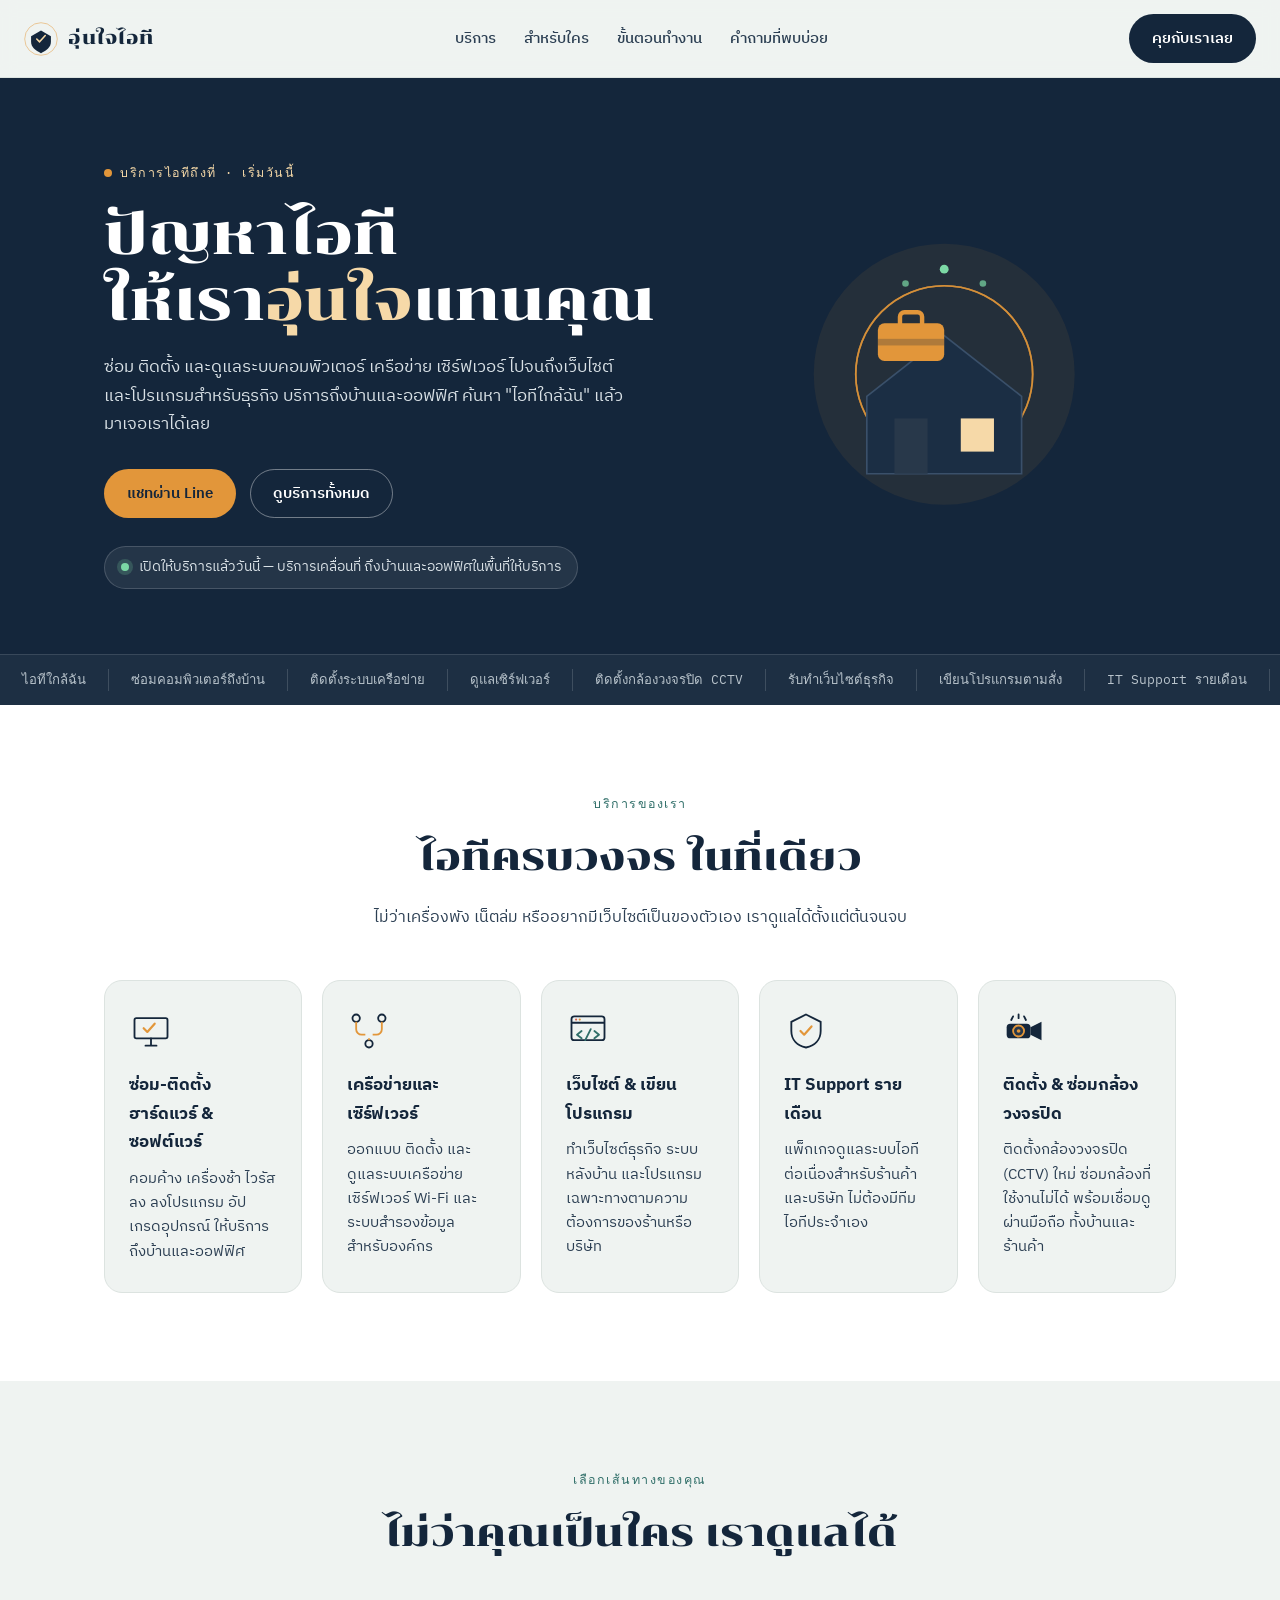
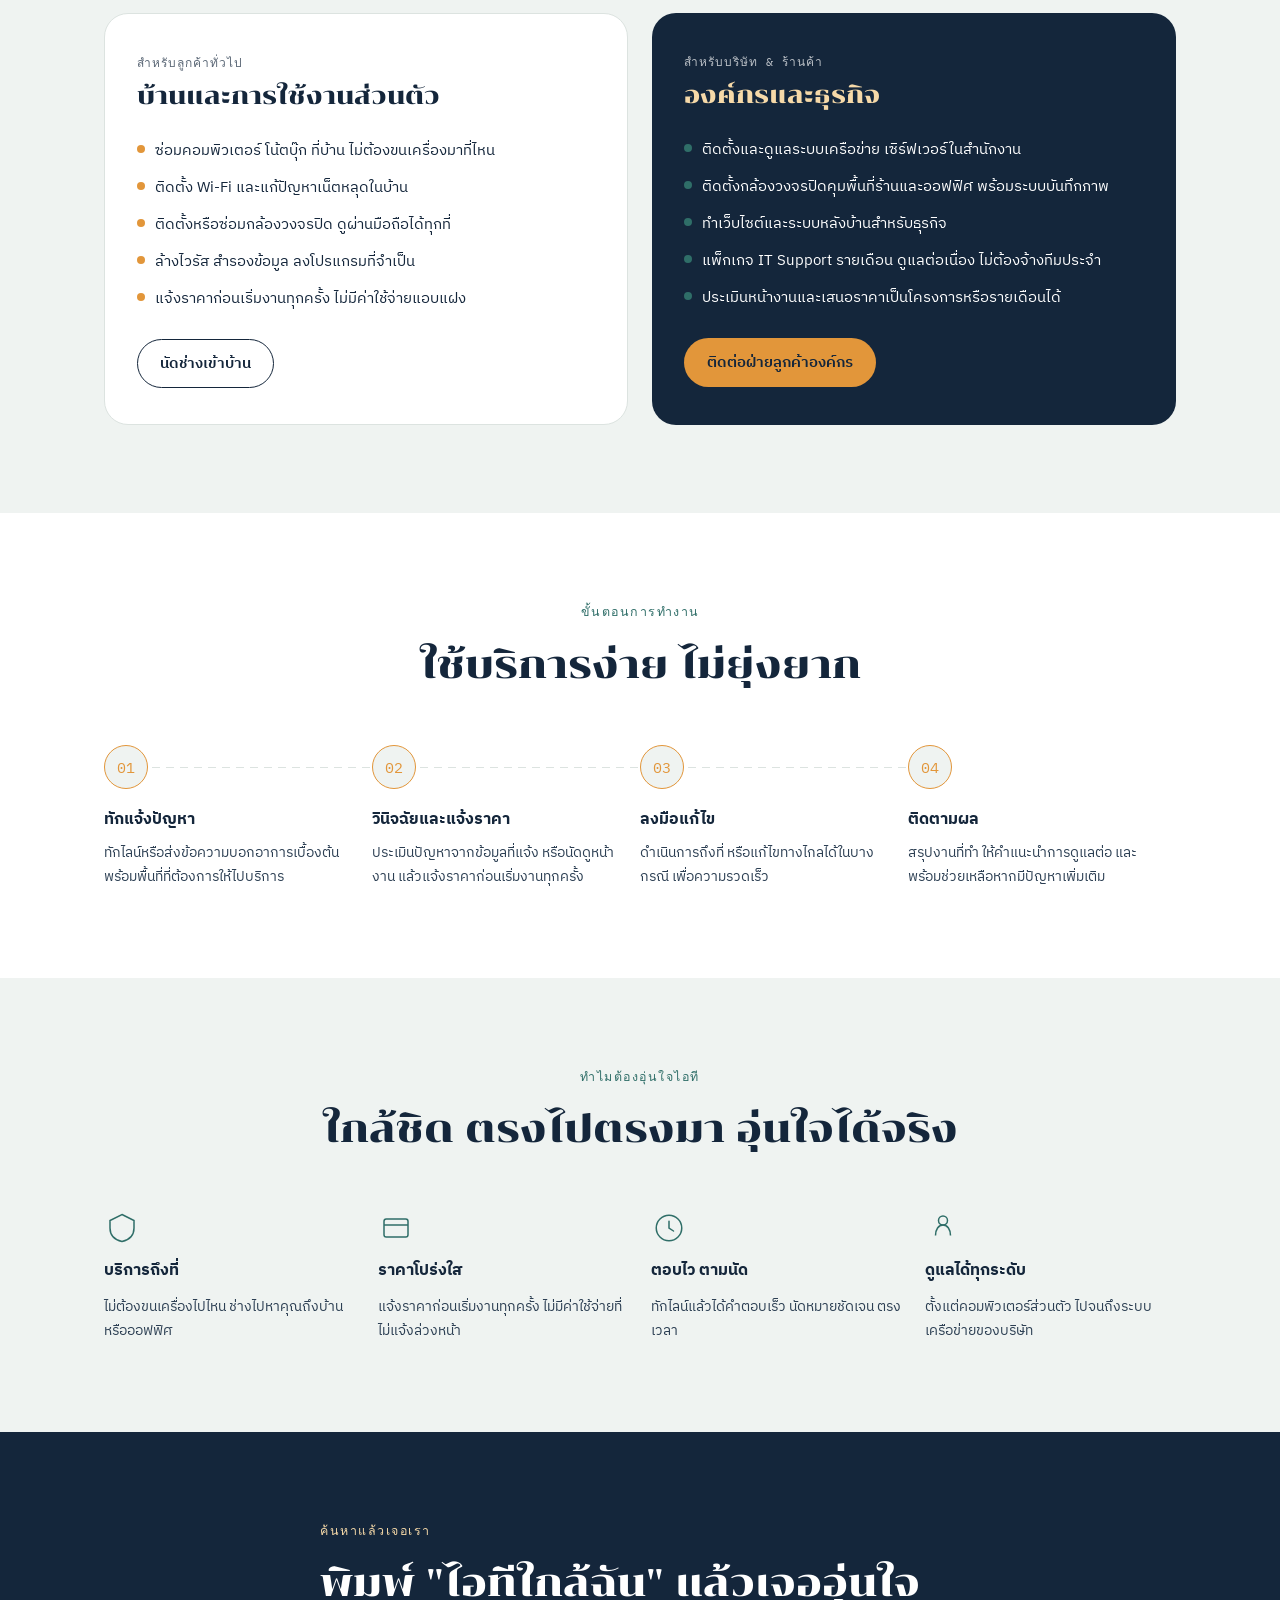
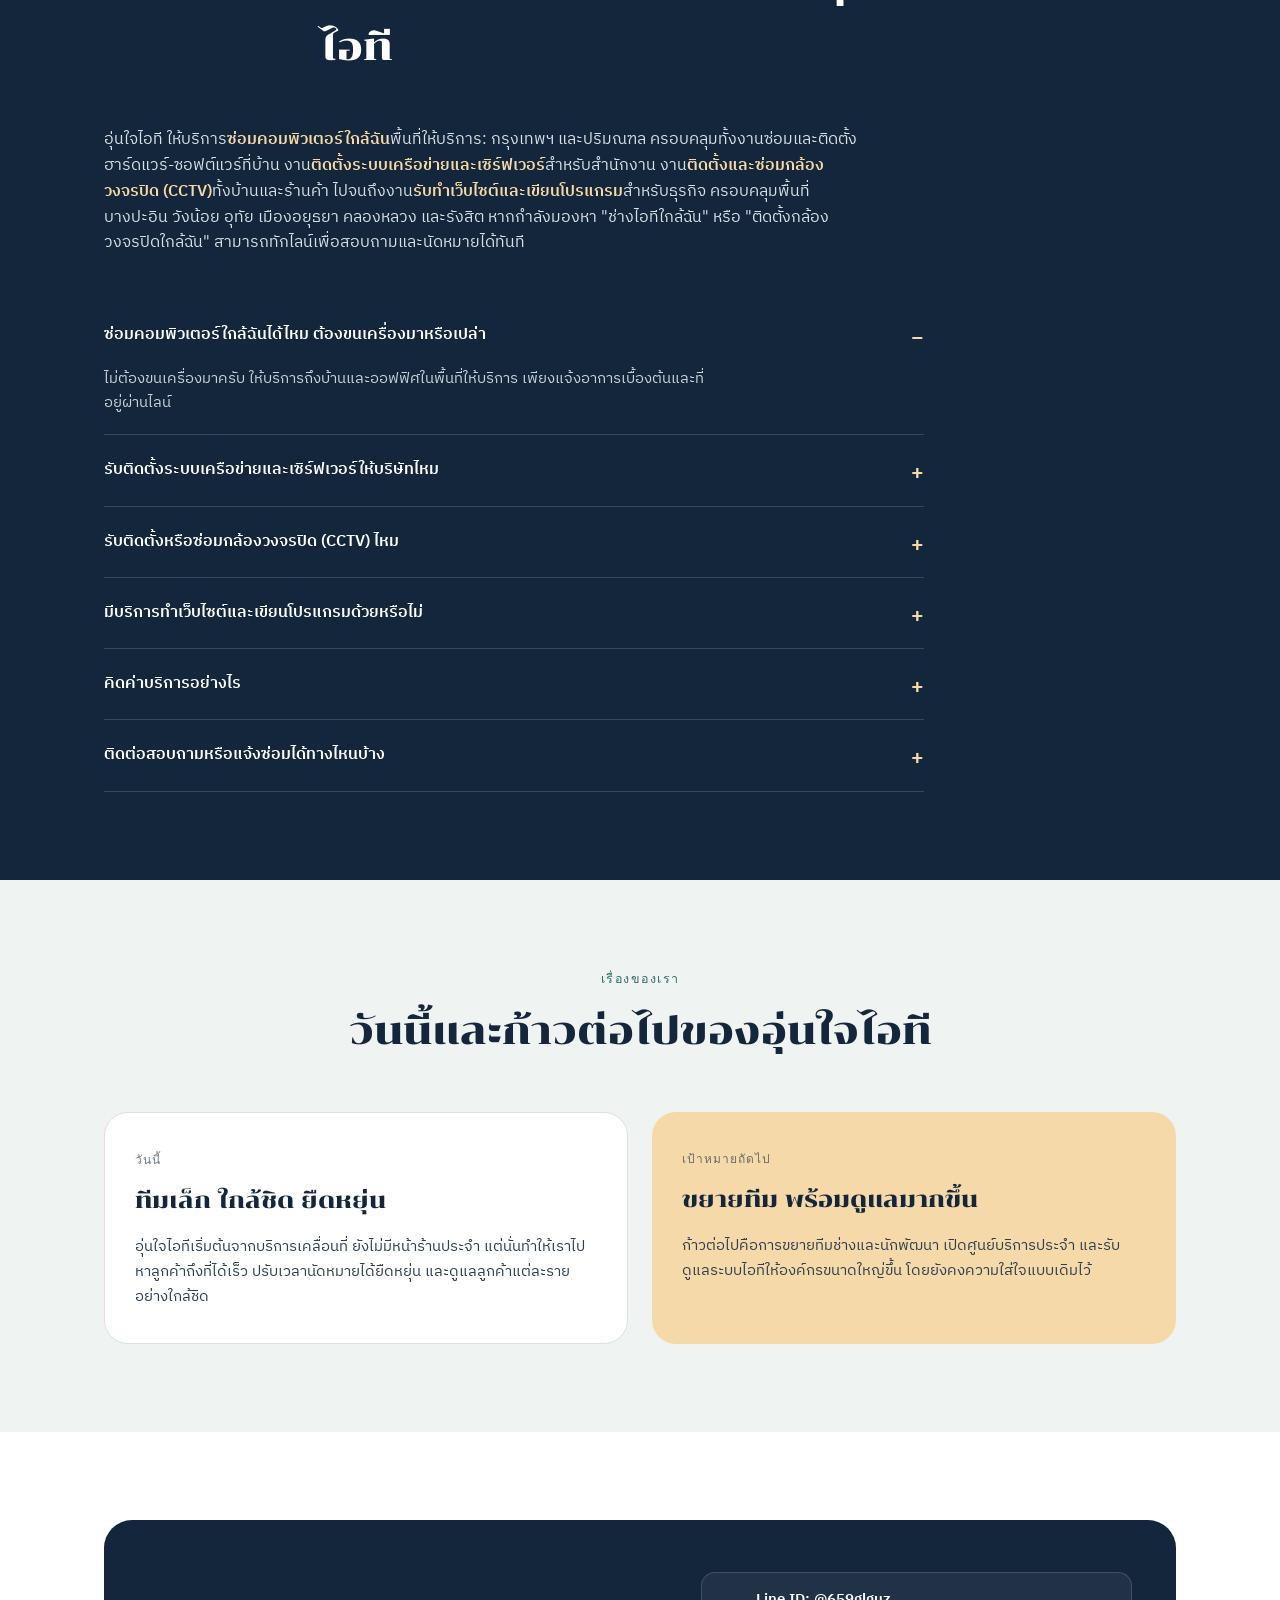
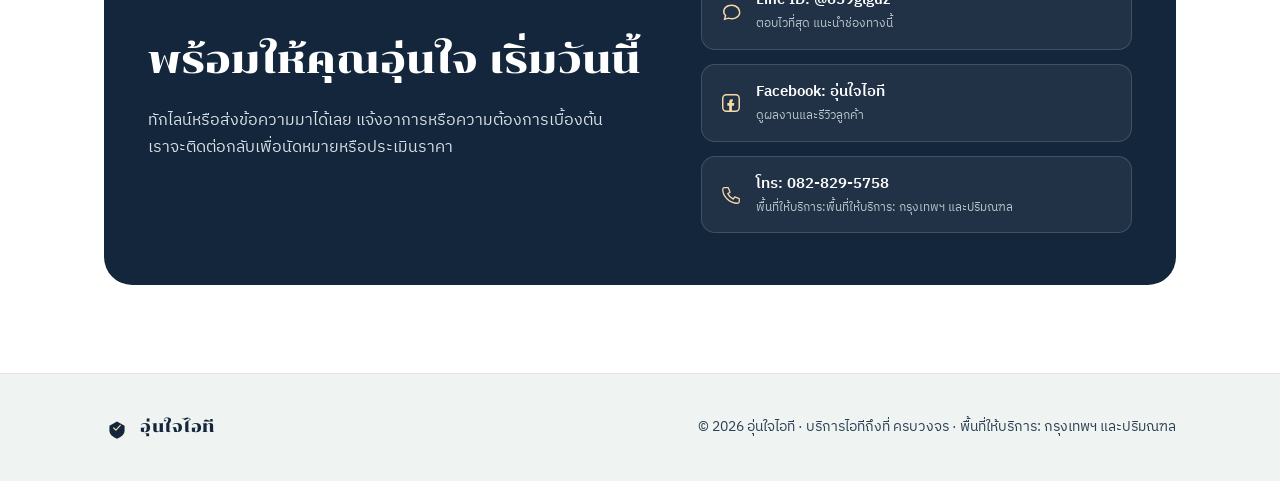
==== commit 04373417: "Change Line ID text to 'Line ID: @659glguz'" ====
--- a/index.html
+++ b/index.html
@@ -692,7 +692,7 @@
         <div class="contact-links">
           <a class="contact-link" href="https://lin.ee/sSfryHn" aria-label="ทักไลน์อุ่นใจไอที">
             <svg class="ico" viewBox="0 0 24 24" fill="none" aria-hidden="true"><path d="M21 11.5a8.5 6.8 0 10-14.9 5.4L5 21l4.4-1.2A8.5 6.8 0 0021 11.5z" stroke="currentColor" stroke-width="1.6"/></svg>
-            <span>Line: @659glguz<br><small>ตอบไวที่สุด แนะนำช่องทางนี้</small></span>
+            <span>Line ID: @659glguz<br><small>ตอบไวที่สุด แนะนำช่องทางนี้</small></span>
           </a>
           <a class="contact-link" href="https://www.facebook.com/profile.php?id=61592751264127" target="_blank" rel="noopener" aria-label="Facebook เพจอุ่นใจไอที">
             <svg class="ico" viewBox="0 0 24 24" fill="none" aria-hidden="true"><rect x="3" y="3" width="18" height="18" rx="4" stroke="currentColor" stroke-width="1.6"/><path d="M14 8h-1.5A2.5 2.5 0 0010 10.5V12H8v3h2v6h3v-6h2.2l.3-3H13v-1.2c0-.4.3-.8.8-.8H14V8z" fill="currentColor"/></svg>
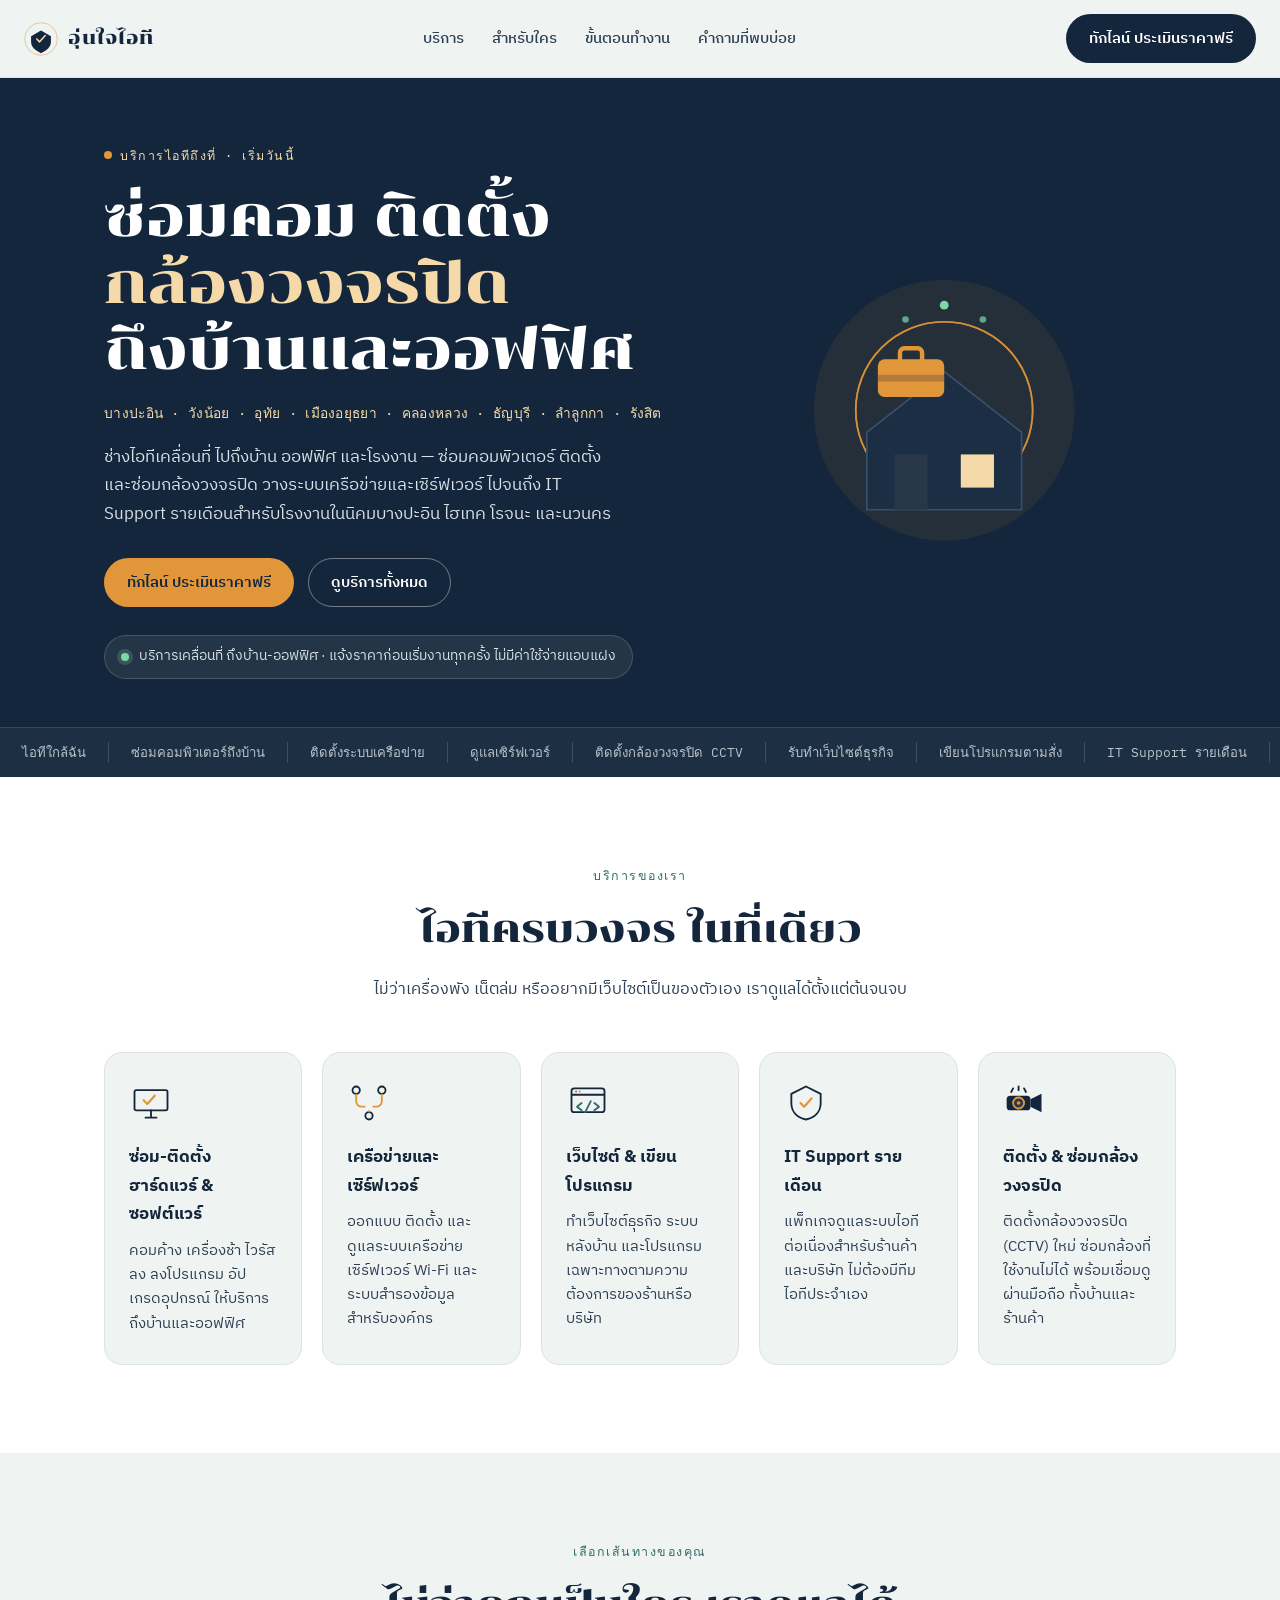
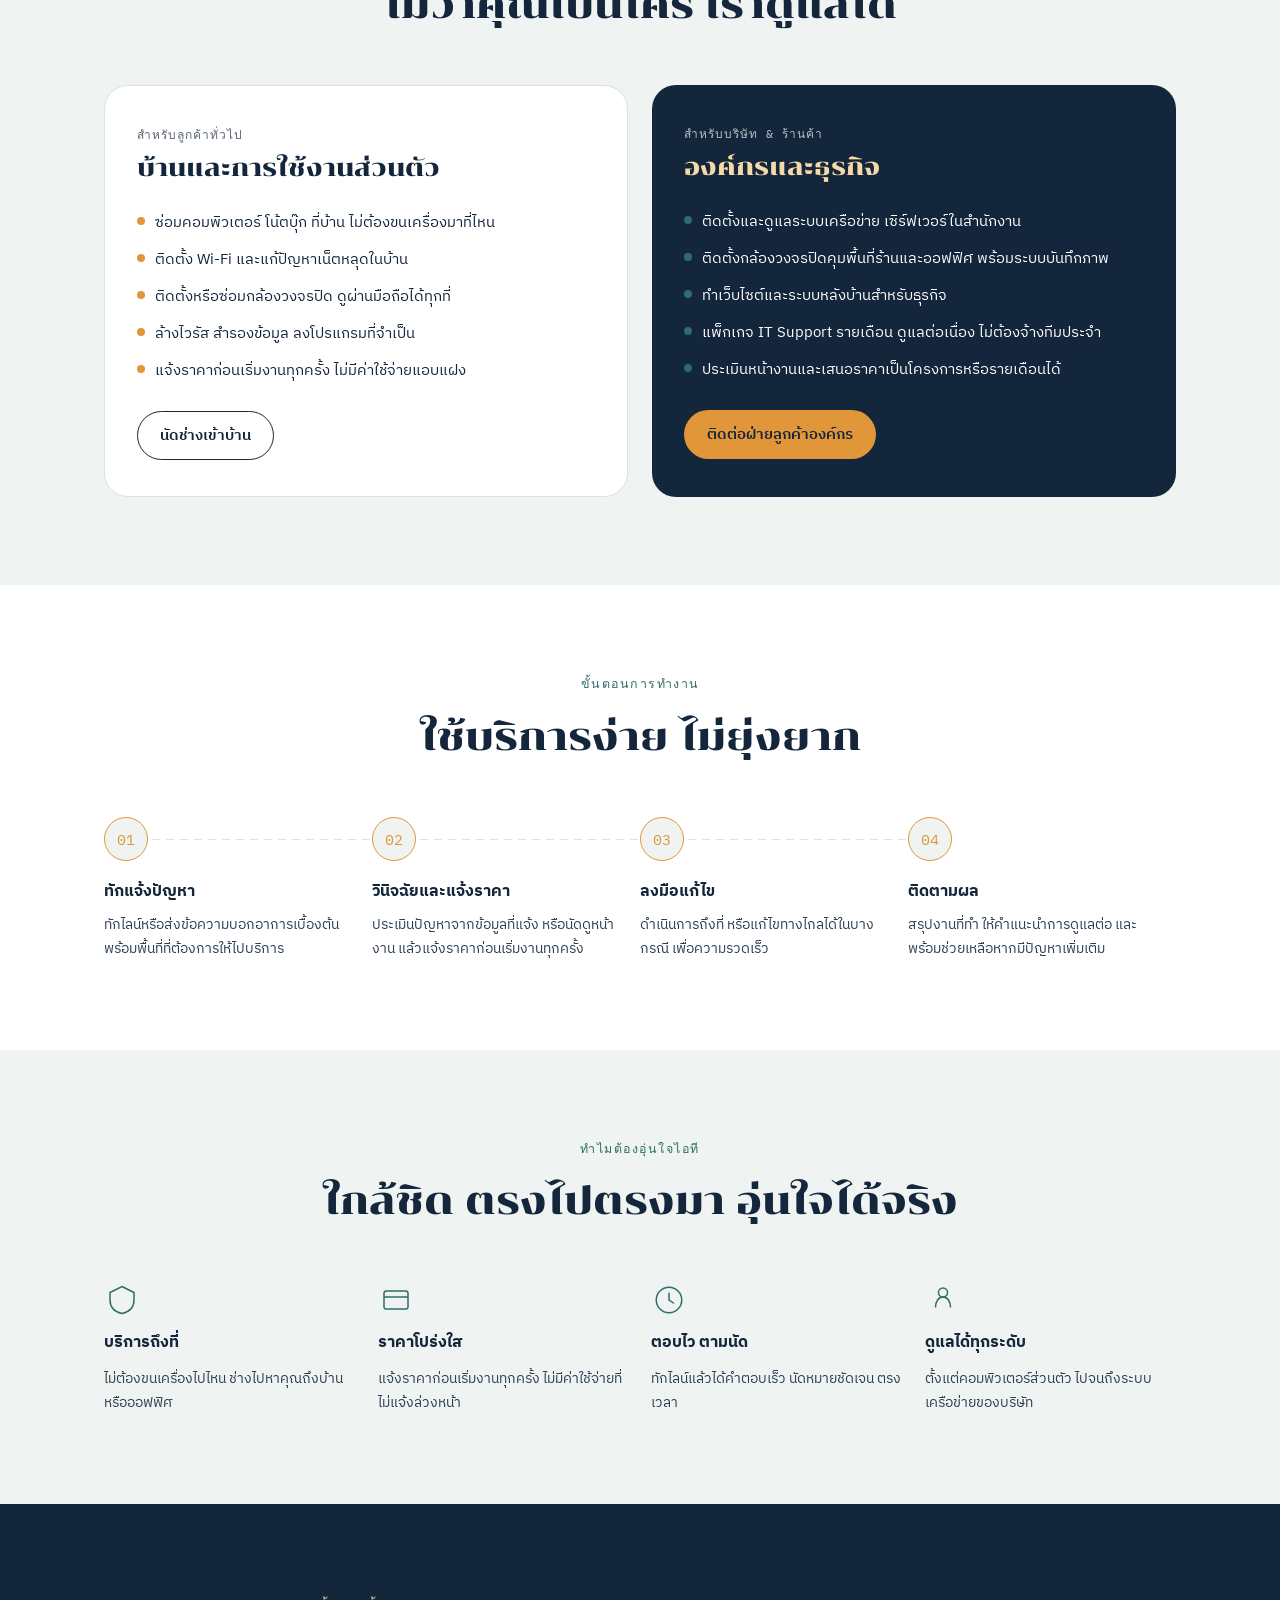
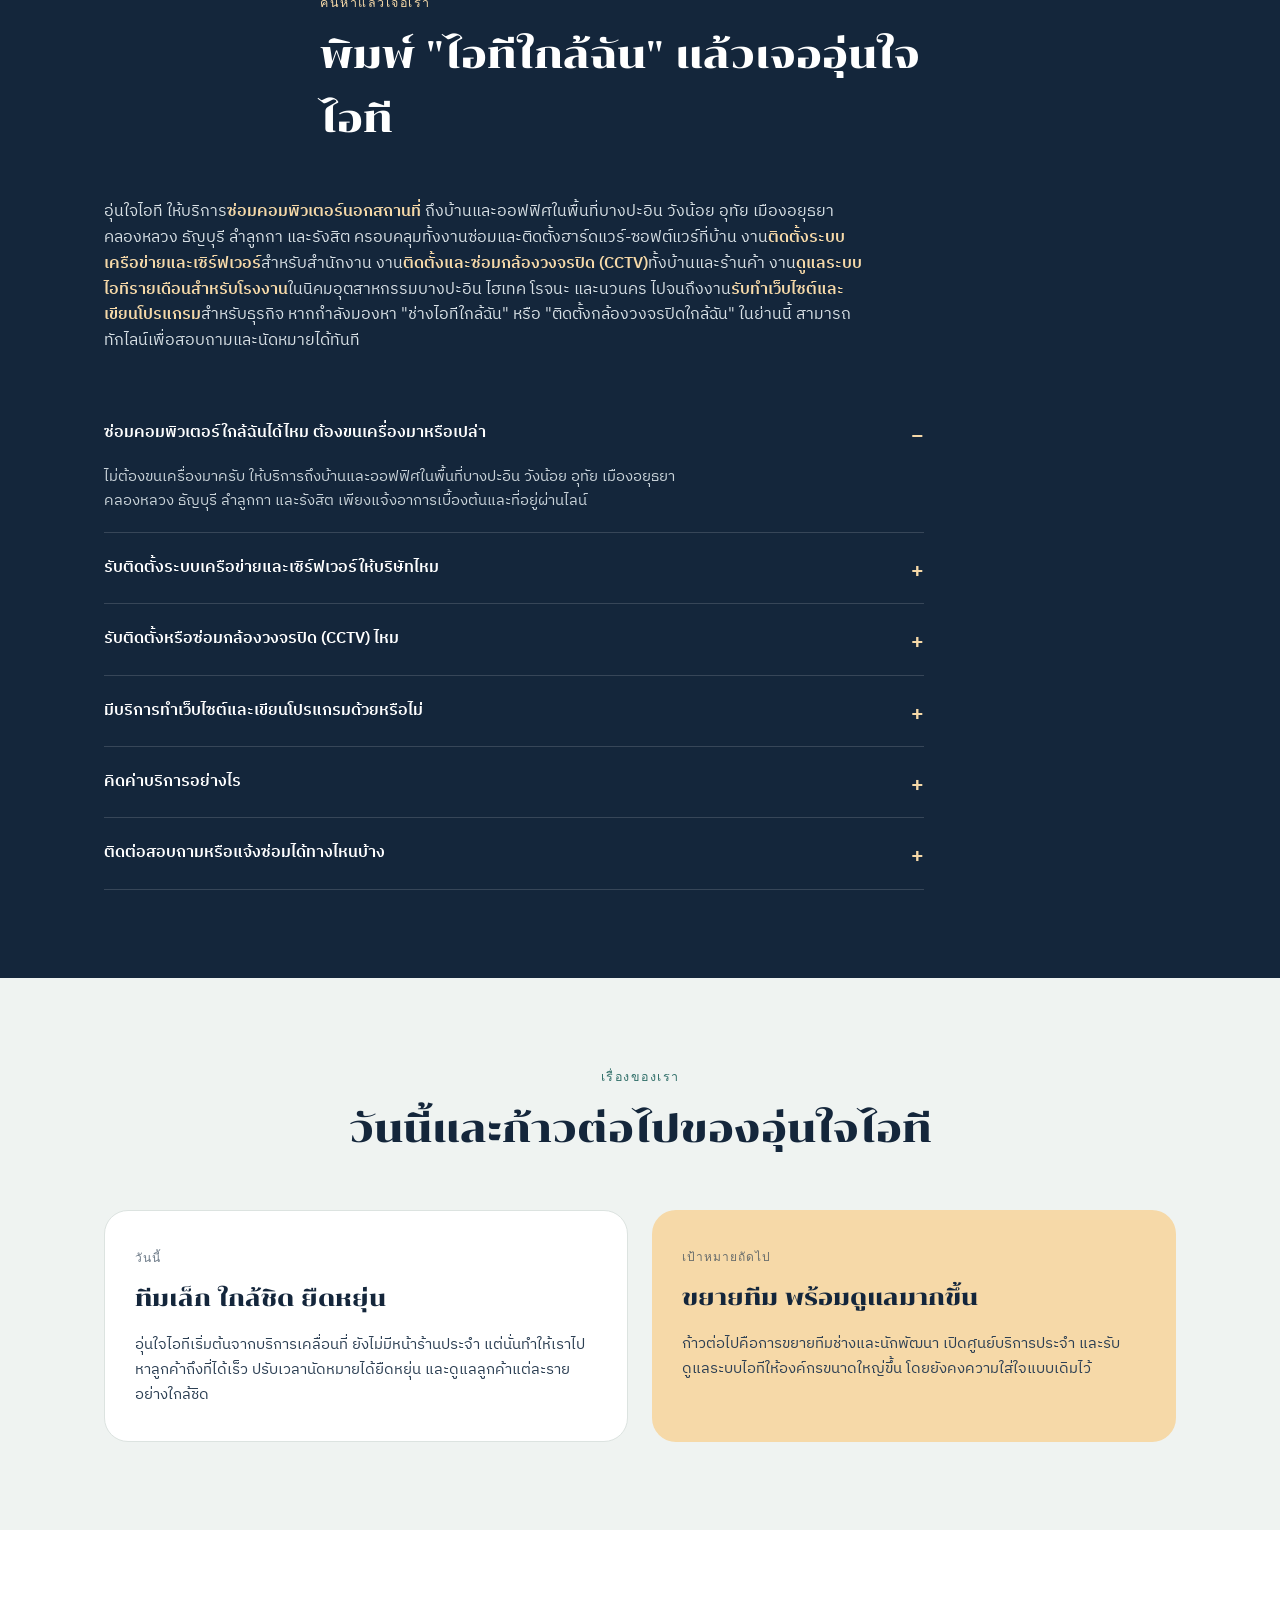
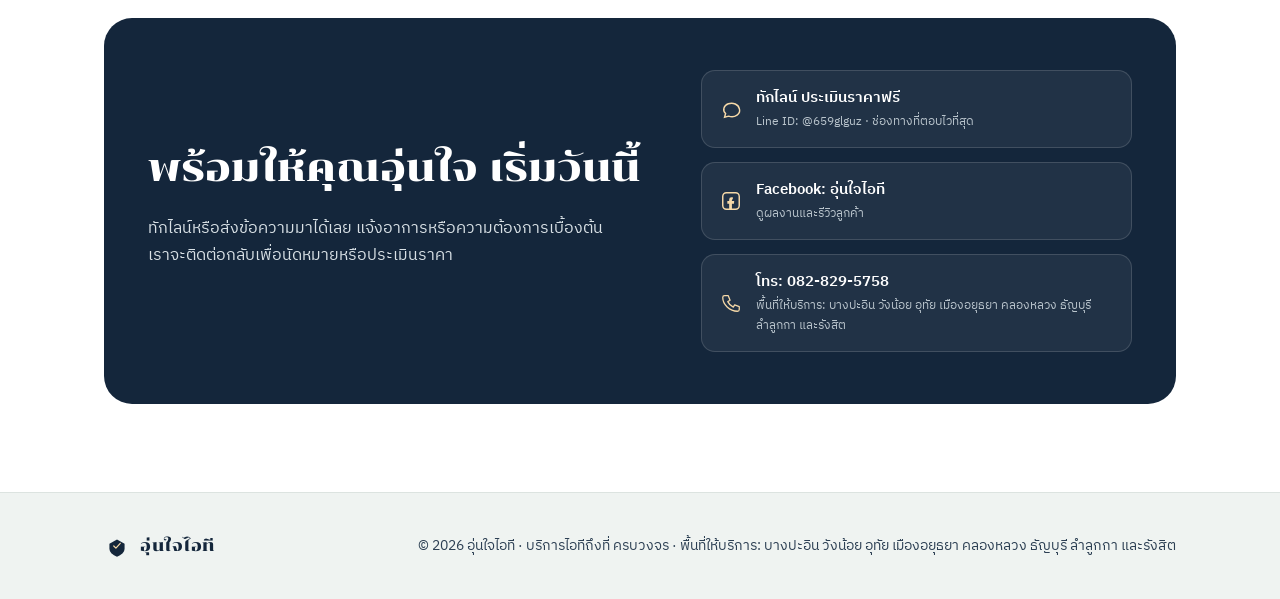
==== commit 631d4c5f: "Add files via upload" ====
--- a/index.html
+++ b/index.html
@@ -3,13 +3,19 @@
 <head>
 <meta charset="UTF-8">
 <meta name="viewport" content="width=device-width, initial-scale=1.0">
-<title>อุ่นใจไอที | บริการไอทีถึงที่ ซ่อม-ติดตั้ง-ดูแลระบบ ครบวงจร</title>
-<meta name="description" content="อุ่นใจไอที ซ่อม-ติดตั้งคอมพิวเตอร์ เครือข่าย CCTV เว็บไซต์ ถึงบ้าน-ออฟฟิศ พื้นที่ให้บริการ: กรุงเทพฯ และปริมณฑล ทักไลน์วันนี้ รับแจ้งราคาก่อนเริ่มงานฟรี">
-<meta name="keywords" content="ไอทีคลองหลวง,ไอทีบางปะอิน,ไอทีปทุมธานี,ไอทีอยุธยา,ไอที ม.กรุงเทพ,ไอที ม.มธ,ไอที ตลาดไท,ไอที ตลาดไอยรา,ไอที พระอินทร์ราชา,ไอที วังน้อย,ไอที นวนคร,ไอที คลองหนึ่ง,ไอที บริษัท,ไอทีใกล้ฉัน, ซ่อมคอมพิวเตอร์ใกล้ฉัน, ช่างไอทีใกล้ฉัน, ติดตั้งระบบเครือข่าย, ซ่อมเซิร์ฟเวอร์, ติดตั้งกล้องวงจรปิด, ซ่อมกล้องวงจรปิด, ติดตั้ง CCTV ใกล้ฉัน, รับทำเว็บไซต์, เขียนโปรแกรม, IT Support รายเดือน, ไอทีครบวงจร">
-<meta property="og:title" content="อุ่นใจไอที — บริการไอทีถึงที่ ครบวงจร">
-<meta property="og:description" content="ซ่อม ติดตั้ง ดูแลคอมพิวเตอร์ เครือข่าย เซิร์ฟเวอร์ กล้องวงจรปิด เว็บไซต์ และโปรแกรม ถึงบ้านและออฟฟิศของคุณ">
+<title>ซ่อมคอม ติดตั้งกล้องวงจรปิด บางปะอิน-วังน้อย | อุ่นใจไอที</title>
+<meta name="description" content="ช่างไอทีถึงบ้าน-ออฟฟิศ บางปะอิน วังน้อย อุทัย เมืองอยุธยา คลองหลวง ธัญบุรี ลำลูกกา และรังสิต ซ่อมคอมพิวเตอร์ ติดตั้งกล้องวงจรปิด วางระบบเครือข่าย IT Support รายเดือน แจ้งราคาก่อนเริ่มงานทุกครั้ง">
+<meta name="keywords" content="ซ่อมคอมพิวเตอร์บางปะอิน,ซ่อมคอมพิวเตอร์วังน้อย,ซ่อมคอมพิวเตอร์คลองหลวง,ซ่อมคอมพิวเตอร์รังสิต,ซ่อมคอมพิวเตอร์อยุธยา,ช่างไอทีใกล้ฉัน,ซ่อมคอมนอกสถานที่,ติดตั้งกล้องวงจรปิดบางปะอิน,ติดตั้งกล้องวงจรปิดวังน้อย,ซ่อมกล้องวงจรปิด,ติดตั้ง CCTV ใกล้ฉัน,วางระบบเครือข่ายสำนักงาน,ดูแลเซิร์ฟเวอร์,IT Support รายเดือน,ดูแลระบบไอทีโรงงาน,ไอทีนิคมอุตสาหกรรมบางปะอิน,ไอทีไฮเทค,ไอทีโรจนะ,ไอทีนวนคร,ไอทีตลาดไท,รับทำเว็บไซต์อยุธยา,เขียนโปรแกรม">
+<meta property="og:title" content="ช่างไอทีถึงที่ บางปะอิน วังน้อย รังสิต | อุ่นใจไอที">
+<meta property="og:description" content="ซ่อมคอมพิวเตอร์ ติดตั้งกล้องวงจรปิด วางระบบเครือข่าย IT Support รายเดือน ถึงบ้านและออฟฟิศ แจ้งราคาก่อนเริ่มงานทุกครั้ง">
 <meta property="og:type" content="website">
+<meta property="og:site_name" content="อุ่นใจไอที">
+<meta property="og:locale" content="th_TH">
 <meta property="og:url" content="https://www.unjaiit.com/">
+<!-- แนะนำ: เปลี่ยนเป็นรูปถ่ายงานจริงขนาด 1200x630 px ชื่อ og-cover.jpg แล้วแก้ 3 บรรทัดล่างนี้ -->
+<meta property="og:image" content="https://www.unjaiit.com/android-chrome-512x512.png">
+<meta property="og:image:alt" content="อุ่นใจไอที บริการไอทีถึงบ้านและออฟฟิศ">
+<meta name="twitter:card" content="summary_large_image">
 <link rel="canonical" href="https://www.unjaiit.com/">
 <meta name="robots" content="index, follow">
 <link rel="preconnect" href="https://fonts.googleapis.com">
@@ -29,30 +35,88 @@
   "url": "https://www.unjaiit.com/",
   "name": "อุ่นใจไอที",
   "alternateName": "UnJai IT",
-  "description": "บริการซ่อม ติดตั้ง และดูแลระบบไอทีครบวงจร ทั้งฮาร์ดแวร์ ซอฟต์แวร์ เครือข่าย เซิร์ฟเวอร์ เว็บไซต์ และโปรแกรม ให้บริการถึงบ้านและสำนักงาน",
+  "description": "บริการซ่อม ติดตั้ง และดูแลระบบไอทีครบวงจร ทั้งคอมพิวเตอร์ เครือข่าย เซิร์ฟเวอร์ กล้องวงจรปิด เว็บไซต์ และโปรแกรม ให้บริการถึงบ้านและสำนักงานในบางปะอิน วังน้อย อยุธยา ปทุมธานี และรังสิต",
+  "telephone": "+66828295758",
+  "image": "https://www.unjaiit.com/android-chrome-512x512.png",
+  "logo": "https://www.unjaiit.com/android-chrome-512x512.png",
+  "priceRange": "\u0e3f\u0e3f",
+  "currenciesAccepted": "THB",
   "address": {
     "@type": "PostalAddress",
-    "addressLocality": "เชียงรากน้อย",
-    "addressRegion": "บางปะอิน, พระนครศรีอยุธยา",
+    "streetAddress": "\u0e15.\u0e40\u0e0a\u0e35\u0e22\u0e07\u0e23\u0e32\u0e01\u0e19\u0e49\u0e2d\u0e22",
+    "addressLocality": "\u0e2d.\u0e1a\u0e32\u0e07\u0e1b\u0e30\u0e2d\u0e34\u0e19",
+    "addressRegion": "\u0e1e\u0e23\u0e30\u0e19\u0e04\u0e23\u0e28\u0e23\u0e35\u0e2d\u0e22\u0e38\u0e18\u0e22\u0e32",
     "addressCountry": "TH"
-  },
-  "areaServed": {
-    "@type": "GeoCircle",
-    "geoMidpoint": {
-      "@type": "GeoCoordinates",
-      "latitude": 14.146409,
-      "longitude": 100.612257
-    },
-    "geoRadius": "30000"
   },
   "geo": {
     "@type": "GeoCoordinates",
     "latitude": 14.146409,
     "longitude": 100.612257
   },
-  "priceRange": "฿฿",
-  "serviceType": ["ซ่อมคอมพิวเตอร์", "ติดตั้งระบบเครือข่าย", "ดูแลเซิร์ฟเวอร์", "ติดตั้งกล้องวงจรปิด CCTV", "ซ่อมกล้องวงจรปิด CCTV", "พัฒนาเว็บไซต์", "เขียนโปรแกรม", "IT Support รายเดือน"],
-  "sameAs": ["https://www.facebook.com/profile.php?id=61592751264127"]
+  "areaServed": [
+    { "@type": "City", "name": "บางปะอิน" },
+    { "@type": "City", "name": "วังน้อย" },
+    { "@type": "City", "name": "อุทัย" },
+    { "@type": "City", "name": "พระนครศรีอยุธยา" },
+    { "@type": "City", "name": "คลองหลวง" },
+    { "@type": "City", "name": "ธัญบุรี" },
+    { "@type": "City", "name": "ลำลูกกา" },
+    { "@type": "City", "name": "เมืองปทุมธานี" },
+    { "@type": "City", "name": "รังสิต" }
+  ],
+  "hasOfferCatalog": {
+    "@type": "OfferCatalog",
+    "name": "บริการของอุ่นใจไอที",
+    "itemListElement": [
+      { "@type": "Offer", "itemOffered": { "@type": "Service", "name": "ซ่อมและติดตั้งคอมพิวเตอร์นอกสถานที่" } },
+      { "@type": "Offer", "itemOffered": { "@type": "Service", "name": "ติดตั้งและซ่อมกล้องวงจรปิด CCTV" } },
+      { "@type": "Offer", "itemOffered": { "@type": "Service", "name": "วางระบบเครือข่ายและเซิร์ฟเวอร์สำนักงาน" } },
+      { "@type": "Offer", "itemOffered": { "@type": "Service", "name": "IT Support รายเดือนสำหรับองค์กรและโรงงาน" } },
+      { "@type": "Offer", "itemOffered": { "@type": "Service", "name": "รับทำเว็บไซต์และเขียนโปรแกรม" } }
+    ]
+  },
+  "sameAs": [
+    "https://www.facebook.com/profile.php?id=61592751264127",
+    "https://lin.ee/sSfryHn"
+  ]
+}
+</script>
+<script type="application/ld+json">
+{
+  "@context": "https://schema.org",
+  "@type": "FAQPage",
+  "mainEntity": [
+    {
+      "@type": "Question",
+      "name": "ซ่อมคอมพิวเตอร์ใกล้ฉันได้ไหม ต้องขนเครื่องมาหรือเปล่า",
+      "acceptedAnswer": { "@type": "Answer", "text": "ไม่ต้องขนเครื่องมาครับ ให้บริการถึงบ้านและออฟฟิศในพื้นที่บางปะอิน วังน้อย อุทัย เมืองอยุธยา คลองหลวง ธัญบุรี ลำลูกกา และรังสิต เพียงแจ้งอาการเบื้องต้นและที่อยู่ผ่านไลน์" }
+    },
+    {
+      "@type": "Question",
+      "name": "รับติดตั้งระบบเครือข่ายและเซิร์ฟเวอร์ให้บริษัทไหม",
+      "acceptedAnswer": { "@type": "Answer", "text": "รับครับ ทั้งการวางระบบเครือข่ายใหม่ ติดตั้งเซิร์ฟเวอร์ และดูแลระบบต่อเนื่องแบบรายเดือนสำหรับสำนักงานและโรงงานในเขตนิคมอุตสาหกรรมบางปะอิน ไฮเทค โรจนะ และนวนคร" }
+    },
+    {
+      "@type": "Question",
+      "name": "รับติดตั้งหรือซ่อมกล้องวงจรปิด (CCTV) ไหม",
+      "acceptedAnswer": { "@type": "Answer", "text": "รับครับ ทั้งติดตั้งกล้องวงจรปิดใหม่สำหรับบ้านและร้านค้า และซ่อมกล้องเดิมที่ดูภาพไม่ได้หรือขึ้นจอดำ พร้อมตั้งค่าให้ดูผ่านมือถือได้" }
+    },
+    {
+      "@type": "Question",
+      "name": "มีบริการทำเว็บไซต์และเขียนโปรแกรมด้วยหรือไม่",
+      "acceptedAnswer": { "@type": "Answer", "text": "มีครับ ตั้งแต่เว็บไซต์แนะนำธุรกิจ ระบบหลังบ้านสำหรับจัดการร้าน ไปจนถึงโปรแกรมเฉพาะทางตามความต้องการ" }
+    },
+    {
+      "@type": "Question",
+      "name": "คิดค่าบริการอย่างไร",
+      "acceptedAnswer": { "@type": "Answer", "text": "ประเมินตามลักษณะงาน แจ้งราคาให้ทราบก่อนเริ่มงานทุกครั้ง ไม่มีค่าใช้จ่ายแอบแฝง และมีแพ็กเกจดูแลรายเดือนสำหรับองค์กรที่ต้องการดูแลต่อเนื่อง" }
+    },
+    {
+      "@type": "Question",
+      "name": "ติดต่อสอบถามหรือแจ้งซ่อมได้ทางไหนบ้าง",
+      "acceptedAnswer": { "@type": "Answer", "text": "สะดวกที่สุดคือทักผ่าน Line Official Account @659glguz หรือโทร 082-829-5758 และส่งข้อความทาง Facebook Page อุ่นใจไอที ได้เช่นกัน" }
+    }
+  ]
 }
 </script>
 <style>
@@ -379,6 +443,37 @@
     .hero-art{max-width:240px;}
   }
 </style>
+<style>
+  /* --- บรรทัดพื้นที่ให้บริการใต้ H1 --- */
+  .hero-areas{
+    font-family:var(--font-mono); font-size:0.86rem; letter-spacing:0.3px;
+    color:var(--amber-soft); margin:0 0 18px;
+  }
+  @media (max-width:900px){ .hero-areas{margin-left:auto; margin-right:auto;} }
+
+  /* --- แถบติดต่อลอยล่างจอมือถือ --- */
+  .sticky-cta{
+    position:fixed; left:0; right:0; bottom:0; z-index:80;
+    display:flex; gap:8px;
+    padding:10px 12px calc(10px + env(safe-area-inset-bottom, 0px));
+    background:rgba(255,255,255,0.95);
+    backdrop-filter:blur(8px);
+    border-top:1px solid var(--line);
+  }
+  .sticky-cta a{
+    display:flex; align-items:center; justify-content:center; gap:8px;
+    min-height:52px; border-radius:12px; font-weight:600; font-size:1rem;
+    text-decoration:none;
+  }
+  .sticky-cta .s-line{ flex:1; background:#06C755; color:#fff; }
+  .sticky-cta .s-tel{ flex:0 0 100px; background:var(--ink); color:#fff; }
+  .sticky-cta svg{ width:20px; height:20px; flex:none; }
+  body{ padding-bottom:86px; }
+  @media (min-width:840px){
+    .sticky-cta{ display:none; }
+    body{ padding-bottom:0; }
+  }
+</style>
 </head>
 <body>
 <a href="#main" class="skip-link">ข้ามไปยังเนื้อหาหลัก</a>
@@ -399,10 +494,10 @@
       <a href="#steps">ขั้นตอนทำงาน</a>
       <a href="#near-me">คำถามที่พบบ่อย</a>
       <div class="mobile-cta">
-        <a href="#contact" class="btn btn-primary">คุยกับเราเลย</a>
+        <a href="https://lin.ee/sSfryHn" class="btn btn-primary" data-cta="nav-mobile">ทักไลน์ ประเมินราคาฟรี</a>
       </div>
     </nav>
-    <a href="#contact" class="btn btn-primary nav-cta">คุยกับเราเลย</a>
+    <a href="https://lin.ee/sSfryHn" class="btn btn-primary nav-cta" data-cta="nav">ทักไลน์ ประเมินราคาฟรี</a>
     <button class="menu-toggle" id="menuToggle" aria-expanded="false" aria-controls="mainNav" aria-label="เปิดเมนู">
       <svg class="icon-menu" viewBox="0 0 24 24" fill="none" aria-hidden="true"><path d="M3 6h18M3 12h18M3 18h18" stroke="#14263B" stroke-width="2" stroke-linecap="round"/></svg>
       <svg class="icon-close" viewBox="0 0 24 24" fill="none" aria-hidden="true"><path d="M5 5l14 14M19 5L5 19" stroke="#14263B" stroke-width="2" stroke-linecap="round"/></svg>
@@ -417,15 +512,16 @@
     <div class="container hero-grid">
       <div>
         <span class="eyebrow">บริการไอทีถึงที่ · เริ่มวันนี้</span>
-        <h1>ปัญหาไอที<br>ให้เรา<span>อุ่นใจ</span>แทนคุณ</h1>
-        <p class="hero-sub">ซ่อม ติดตั้ง และดูแลระบบคอมพิวเตอร์ เครือข่าย เซิร์ฟเวอร์ ไปจนถึงเว็บไซต์และโปรแกรมสำหรับธุรกิจ บริการถึงบ้านและออฟฟิศ ค้นหา "ไอทีใกล้ฉัน" แล้วมาเจอเราได้เลย</p>
+        <h1>ซ่อมคอม ติดตั้ง<span>กล้องวงจรปิด</span><br>ถึงบ้านและออฟฟิศ</h1>
+        <p class="hero-areas">บางปะอิน · วังน้อย · อุทัย · เมืองอยุธยา · คลองหลวง · ธัญบุรี · ลำลูกกา · รังสิต</p>
+        <p class="hero-sub">ช่างไอทีเคลื่อนที่ ไปถึงบ้าน ออฟฟิศ และโรงงาน — ซ่อมคอมพิวเตอร์ ติดตั้งและซ่อมกล้องวงจรปิด วางระบบเครือข่ายและเซิร์ฟเวอร์ ไปจนถึง IT Support รายเดือนสำหรับโรงงานในนิคมบางปะอิน ไฮเทค โรจนะ และนวนคร</p>
         <div class="hero-ctas">
-          <a href="#contact" class="btn btn-amber">
-            แชทผ่าน Line
+          <a href="https://lin.ee/sSfryHn" class="btn btn-amber" data-cta="hero">
+            ทักไลน์ ประเมินราคาฟรี
           </a>
           <a href="#services" class="btn btn-outline" style="color:#fff;border-color:rgba(255,255,255,0.4);">ดูบริการทั้งหมด</a>
         </div>
-        <span class="status-badge"><span class="status-dot"></span>เปิดให้บริการแล้ววันนี้ — บริการเคลื่อนที่ ถึงบ้านและออฟฟิศในพื้นที่ให้บริการ</span>
+        <span class="status-badge"><span class="status-dot"></span>บริการเคลื่อนที่ ถึงบ้าน-ออฟฟิศ · แจ้งราคาก่อนเริ่มงานทุกครั้ง ไม่มีค่าใช้จ่ายแอบแฝง</span>
       </div>
       <div class="hero-art" aria-hidden="true">
         <svg viewBox="0 0 420 420" xmlns="http://www.w3.org/2000/svg">
@@ -628,12 +724,12 @@
         <h2>พิมพ์ "ไอทีใกล้ฉัน" แล้วเจออุ่นใจไอที</h2>
       </div>
       <p class="seo-copy">
-        อุ่นใจไอที ให้บริการ<strong>ซ่อมคอมพิวเตอร์ใกล้ฉัน</strong>พื้นที่ให้บริการ: กรุงเทพฯ และปริมณฑล ครอบคลุมทั้งงานซ่อมและติดตั้งฮาร์ดแวร์-ซอฟต์แวร์ที่บ้าน งาน<strong>ติดตั้งระบบเครือข่ายและเซิร์ฟเวอร์</strong>สำหรับสำนักงาน งาน<strong>ติดตั้งและซ่อมกล้องวงจรปิด (CCTV)</strong>ทั้งบ้านและร้านค้า ไปจนถึงงาน<strong>รับทำเว็บไซต์และเขียนโปรแกรม</strong>สำหรับธุรกิจ ครอบคลุมพื้นที่บางปะอิน วังน้อย อุทัย เมืองอยุธยา คลองหลวง และรังสิต หากกำลังมองหา "ช่างไอทีใกล้ฉัน" หรือ "ติดตั้งกล้องวงจรปิดใกล้ฉัน" สามารถทักไลน์เพื่อสอบถามและนัดหมายได้ทันที
+        อุ่นใจไอที ให้บริการ<strong>ซ่อมคอมพิวเตอร์นอกสถานที่</strong> ถึงบ้านและออฟฟิศในพื้นที่บางปะอิน วังน้อย อุทัย เมืองอยุธยา คลองหลวง ธัญบุรี ลำลูกกา และรังสิต ครอบคลุมทั้งงานซ่อมและติดตั้งฮาร์ดแวร์-ซอฟต์แวร์ที่บ้าน งาน<strong>ติดตั้งระบบเครือข่ายและเซิร์ฟเวอร์</strong>สำหรับสำนักงาน งาน<strong>ติดตั้งและซ่อมกล้องวงจรปิด (CCTV)</strong>ทั้งบ้านและร้านค้า งาน<strong>ดูแลระบบไอทีรายเดือนสำหรับโรงงาน</strong>ในนิคมอุตสาหกรรมบางปะอิน ไฮเทค โรจนะ และนวนคร ไปจนถึงงาน<strong>รับทำเว็บไซต์และเขียนโปรแกรม</strong>สำหรับธุรกิจ หากกำลังมองหา "ช่างไอทีใกล้ฉัน" หรือ "ติดตั้งกล้องวงจรปิดใกล้ฉัน" ในย่านนี้ สามารถทักไลน์เพื่อสอบถามและนัดหมายได้ทันที
       </p>
       <div class="faq">
         <details open>
           <summary>ซ่อมคอมพิวเตอร์ใกล้ฉันได้ไหม ต้องขนเครื่องมาหรือเปล่า</summary>
-          <p>ไม่ต้องขนเครื่องมาครับ ให้บริการถึงบ้านและออฟฟิศในพื้นที่ให้บริการ เพียงแจ้งอาการเบื้องต้นและที่อยู่ผ่านไลน์</p>
+          <p>ไม่ต้องขนเครื่องมาครับ ให้บริการถึงบ้านและออฟฟิศในพื้นที่บางปะอิน วังน้อย อุทัย เมืองอยุธยา คลองหลวง ธัญบุรี ลำลูกกา และรังสิต เพียงแจ้งอาการเบื้องต้นและที่อยู่ผ่านไลน์</p>
         </details>
         <details>
           <summary>รับติดตั้งระบบเครือข่ายและเซิร์ฟเวอร์ให้บริษัทไหม</summary>
@@ -690,17 +786,17 @@
           <p>ทักไลน์หรือส่งข้อความมาได้เลย แจ้งอาการหรือความต้องการเบื้องต้น เราจะติดต่อกลับเพื่อนัดหมายหรือประเมินราคา</p>
         </div>
         <div class="contact-links">
-          <a class="contact-link" href="https://lin.ee/sSfryHn" aria-label="ทักไลน์อุ่นใจไอที">
+          <a class="contact-link" href="https://lin.ee/sSfryHn" data-cta="contact" aria-label="ทักไลน์อุ่นใจไอที">
             <svg class="ico" viewBox="0 0 24 24" fill="none" aria-hidden="true"><path d="M21 11.5a8.5 6.8 0 10-14.9 5.4L5 21l4.4-1.2A8.5 6.8 0 0021 11.5z" stroke="currentColor" stroke-width="1.6"/></svg>
-            <span>Line ID: @659glguz<br><small>ตอบไวที่สุด แนะนำช่องทางนี้</small></span>
+            <span>ทักไลน์ ประเมินราคาฟรี<br><small>Line ID: @659glguz · ช่องทางที่ตอบไวที่สุด</small></span>
           </a>
           <a class="contact-link" href="https://www.facebook.com/profile.php?id=61592751264127" target="_blank" rel="noopener" aria-label="Facebook เพจอุ่นใจไอที">
             <svg class="ico" viewBox="0 0 24 24" fill="none" aria-hidden="true"><rect x="3" y="3" width="18" height="18" rx="4" stroke="currentColor" stroke-width="1.6"/><path d="M14 8h-1.5A2.5 2.5 0 0010 10.5V12H8v3h2v6h3v-6h2.2l.3-3H13v-1.2c0-.4.3-.8.8-.8H14V8z" fill="currentColor"/></svg>
             <span>Facebook: อุ่นใจไอที<br><small>ดูผลงานและรีวิวลูกค้า</small></span>
           </a>
-          <a class="contact-link" href="tel:0828295758" aria-label="โทรหาอุ่นใจไอที">
+          <a class="contact-link" href="tel:0828295758" data-cta="contact" aria-label="โทรหาอุ่นใจไอที">
             <svg class="ico" viewBox="0 0 24 24" fill="none" aria-hidden="true"><path d="M6 4h3l2 5-2.5 1.5a12 12 0 006 6L16 14l5 2v3a2 2 0 01-2 2C10.5 21 3 13.5 3 6a2 2 0 012-2z" stroke="currentColor" stroke-width="1.4" stroke-linejoin="round"/></svg>
-            <span>โทร: 082-829-5758<br><small>พื้นที่ให้บริการ:พื้นที่ให้บริการ: กรุงเทพฯ และปริมณฑล</small></span>
+            <span>โทร: 082-829-5758<br><small>พื้นที่ให้บริการ: บางปะอิน วังน้อย อุทัย เมืองอยุธยา คลองหลวง ธัญบุรี ลำลูกกา และรังสิต</small></span>
           </a>
         </div>
       </div>
@@ -718,7 +814,7 @@
       </svg>
       <span class="brand-name" style="font-size:1rem;">อุ่นใจไอที</span>
     </div>
-    <p>© 2026 อุ่นใจไอที · บริการไอทีถึงที่ ครบวงจร · พื้นที่ให้บริการ: กรุงเทพฯ และปริมณฑล</p>
+    <p>© 2026 อุ่นใจไอที · บริการไอทีถึงที่ ครบวงจร · พื้นที่ให้บริการ: บางปะอิน วังน้อย อุทัย เมืองอยุธยา คลองหลวง ธัญบุรี ลำลูกกา และรังสิต</p>
   </div>
 </footer>
 
@@ -749,5 +845,58 @@
     });
   })();
 </script>
+
+<!-- แถบติดต่อลอยล่างจอ (แสดงเฉพาะมือถือ) -->
+<div class="sticky-cta" role="region" aria-label="ติดต่ออุ่นใจไอที">
+  <a class="s-line" href="https://lin.ee/sSfryHn" data-cta="sticky">
+    <svg viewBox="0 0 24 24" fill="none" aria-hidden="true"><path d="M21 11.5a8.5 6.8 0 10-14.9 5.4L5 21l4.4-1.2A8.5 6.8 0 0021 11.5z" stroke="currentColor" stroke-width="1.8"/></svg>
+    ทักไลน์ ประเมินราคาฟรี
+  </a>
+  <a class="s-tel" href="tel:0828295758" data-cta="sticky" aria-label="โทร 082-829-5758">
+    <svg viewBox="0 0 24 24" fill="none" aria-hidden="true"><path d="M6 4h3l2 5-2.5 1.5a12 12 0 006 6L16 14l5 2v3a2 2 0 01-2 2C10.5 21 3 13.5 3 6a2 2 0 012-2z" stroke="currentColor" stroke-width="1.6" stroke-linejoin="round"/></svg>
+    โทร
+  </a>
+</div>
+
+<!-- ============================================================
+     วัดผล: Google Analytics 4 (G-YNR3SYYQY2)
+     เก็บ pageview ตามปกติ และยิง event ชื่อ contact_click
+     ทุกครั้งที่มีคนกดปุ่มไลน์ โทร หรือเฟซบุ๊ก
+     พารามิเตอร์: method = line | call | facebook
+                  placement = nav | nav-mobile | hero | contact | sticky
+     ============================================================ -->
+<script>
+(function () {
+  var GA_ID = 'G-YNR3SYYQY2';
+
+  window.dataLayer = window.dataLayer || [];
+  function gtag(){ dataLayer.push(arguments); }
+
+  if (GA_ID) {
+    var s = document.createElement('script');
+    s.async = true;
+    s.src = 'https://www.googletagmanager.com/gtag/js?id=' + GA_ID;
+    document.head.appendChild(s);
+    gtag('js', new Date());
+    gtag('config', GA_ID);
+  }
+
+  // นับทุกคลิกที่พาไปไลน์ โทร หรือเฟซบุ๊ก
+  document.addEventListener('click', function (e) {
+    var a = e.target && e.target.closest ? e.target.closest('a') : null;
+    if (!a) return;
+    var href = a.getAttribute('href') || '';
+    var method =
+      href.indexOf('tel:') === 0 ? 'call' :
+      /lin\.ee|line\.me/.test(href) ? 'line' :
+      /facebook\.com/.test(href) ? 'facebook' : null;
+    if (!method) return;
+    gtag('event', 'contact_click', {
+      method: method,
+      placement: a.getAttribute('data-cta') || 'page'
+    });
+  }, true);
+})();
+</script>
 </body>
 </html>
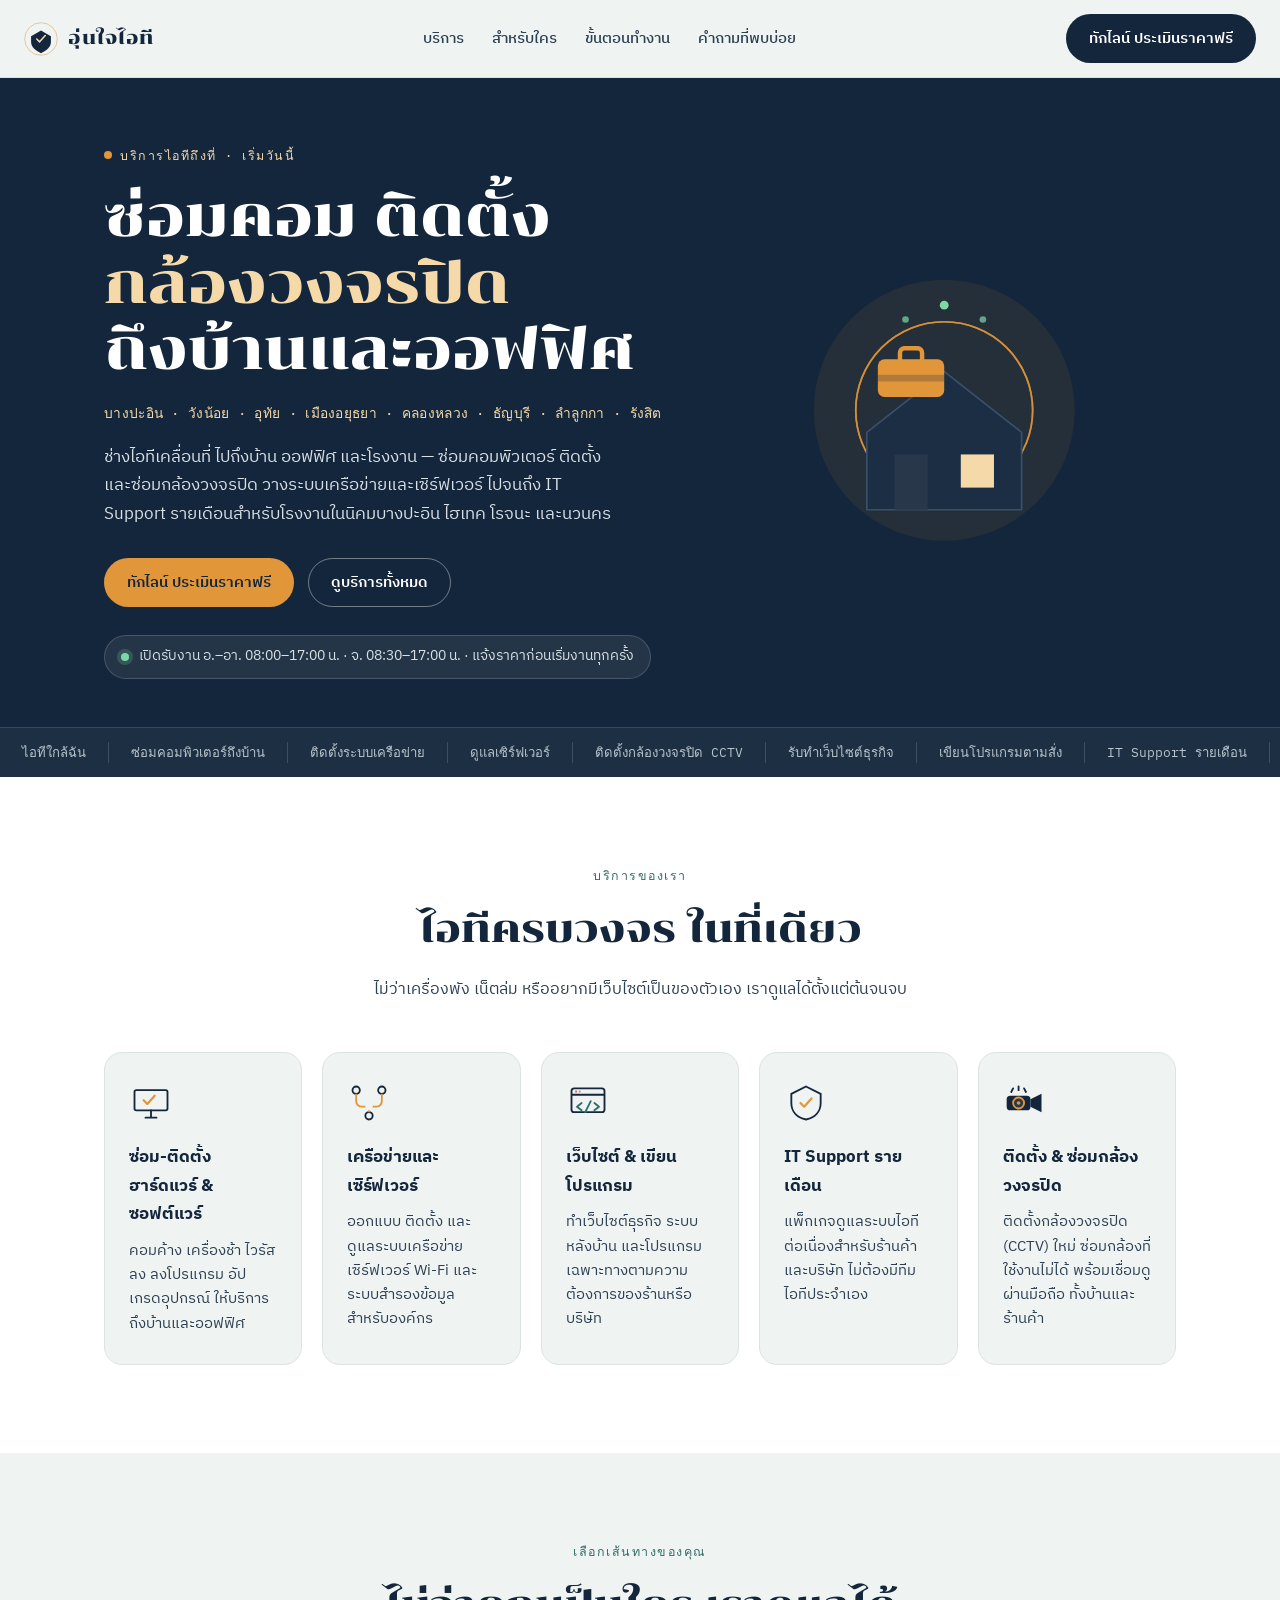
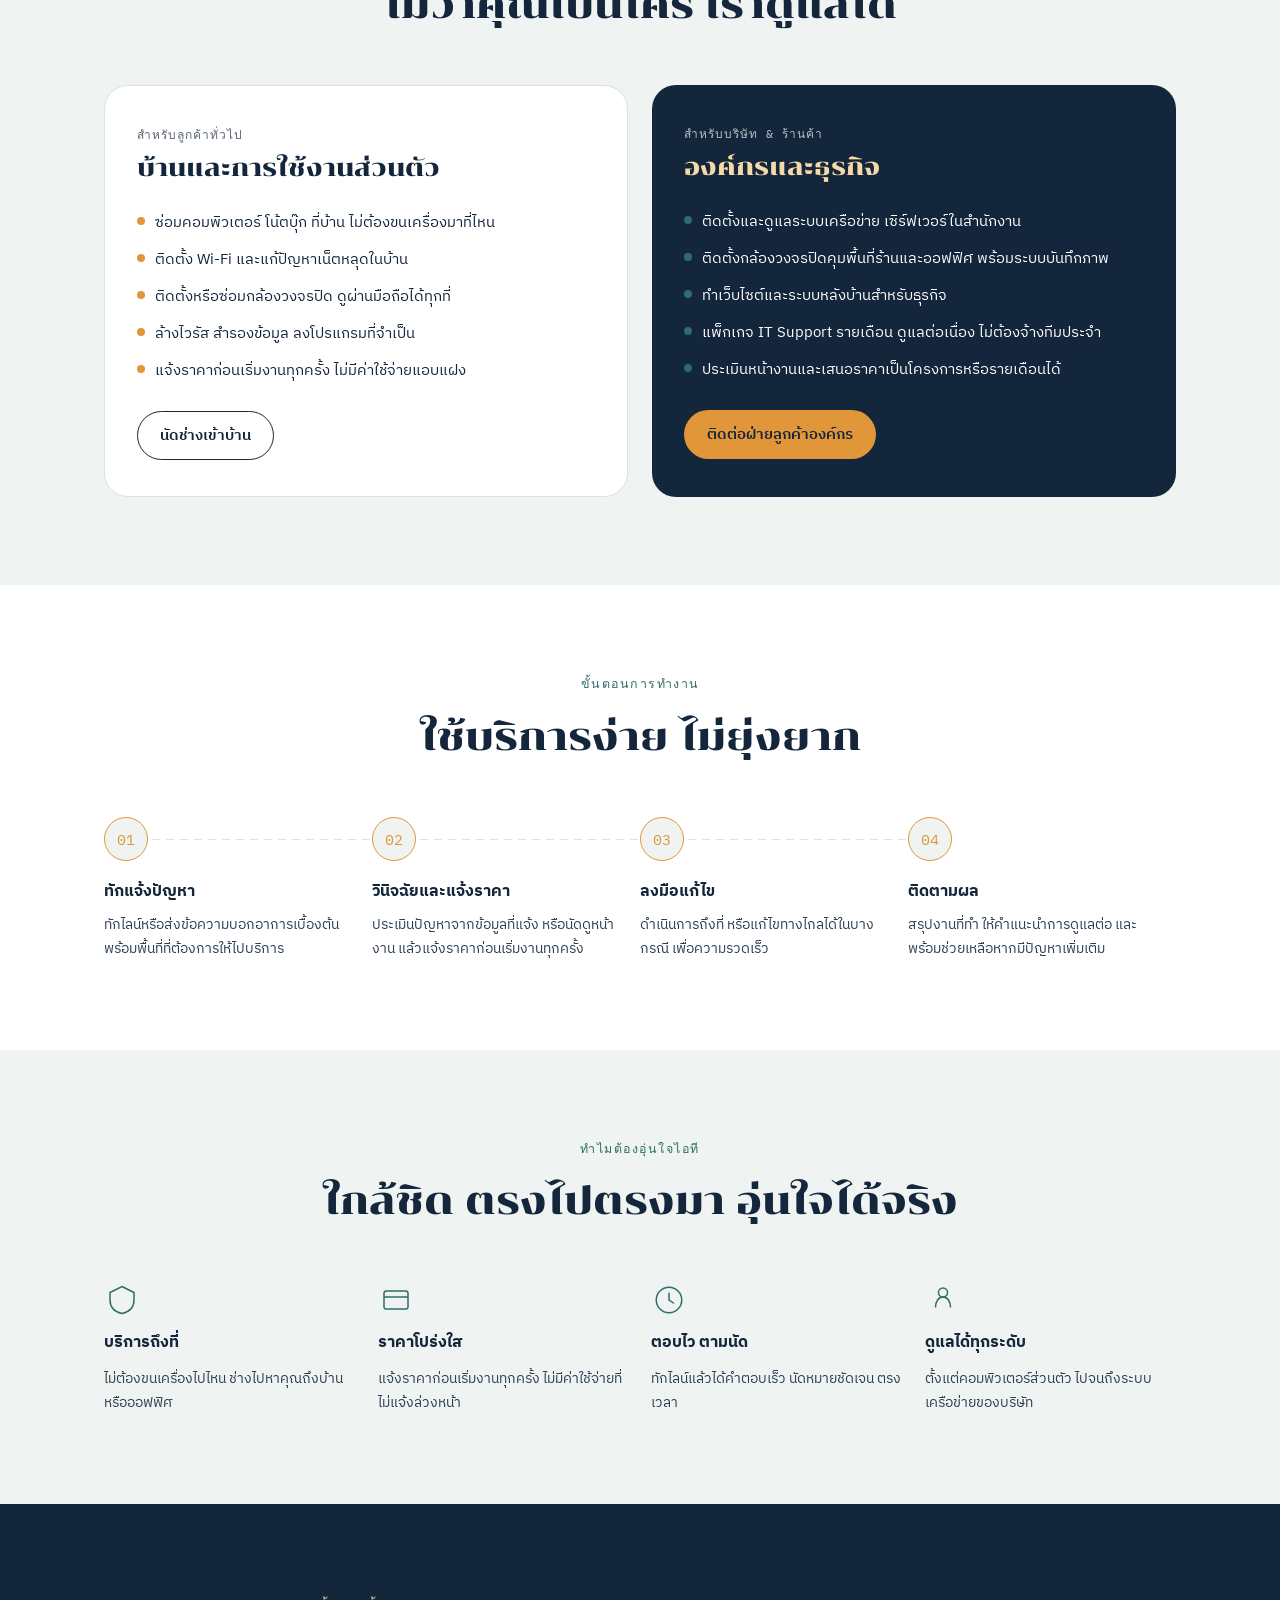
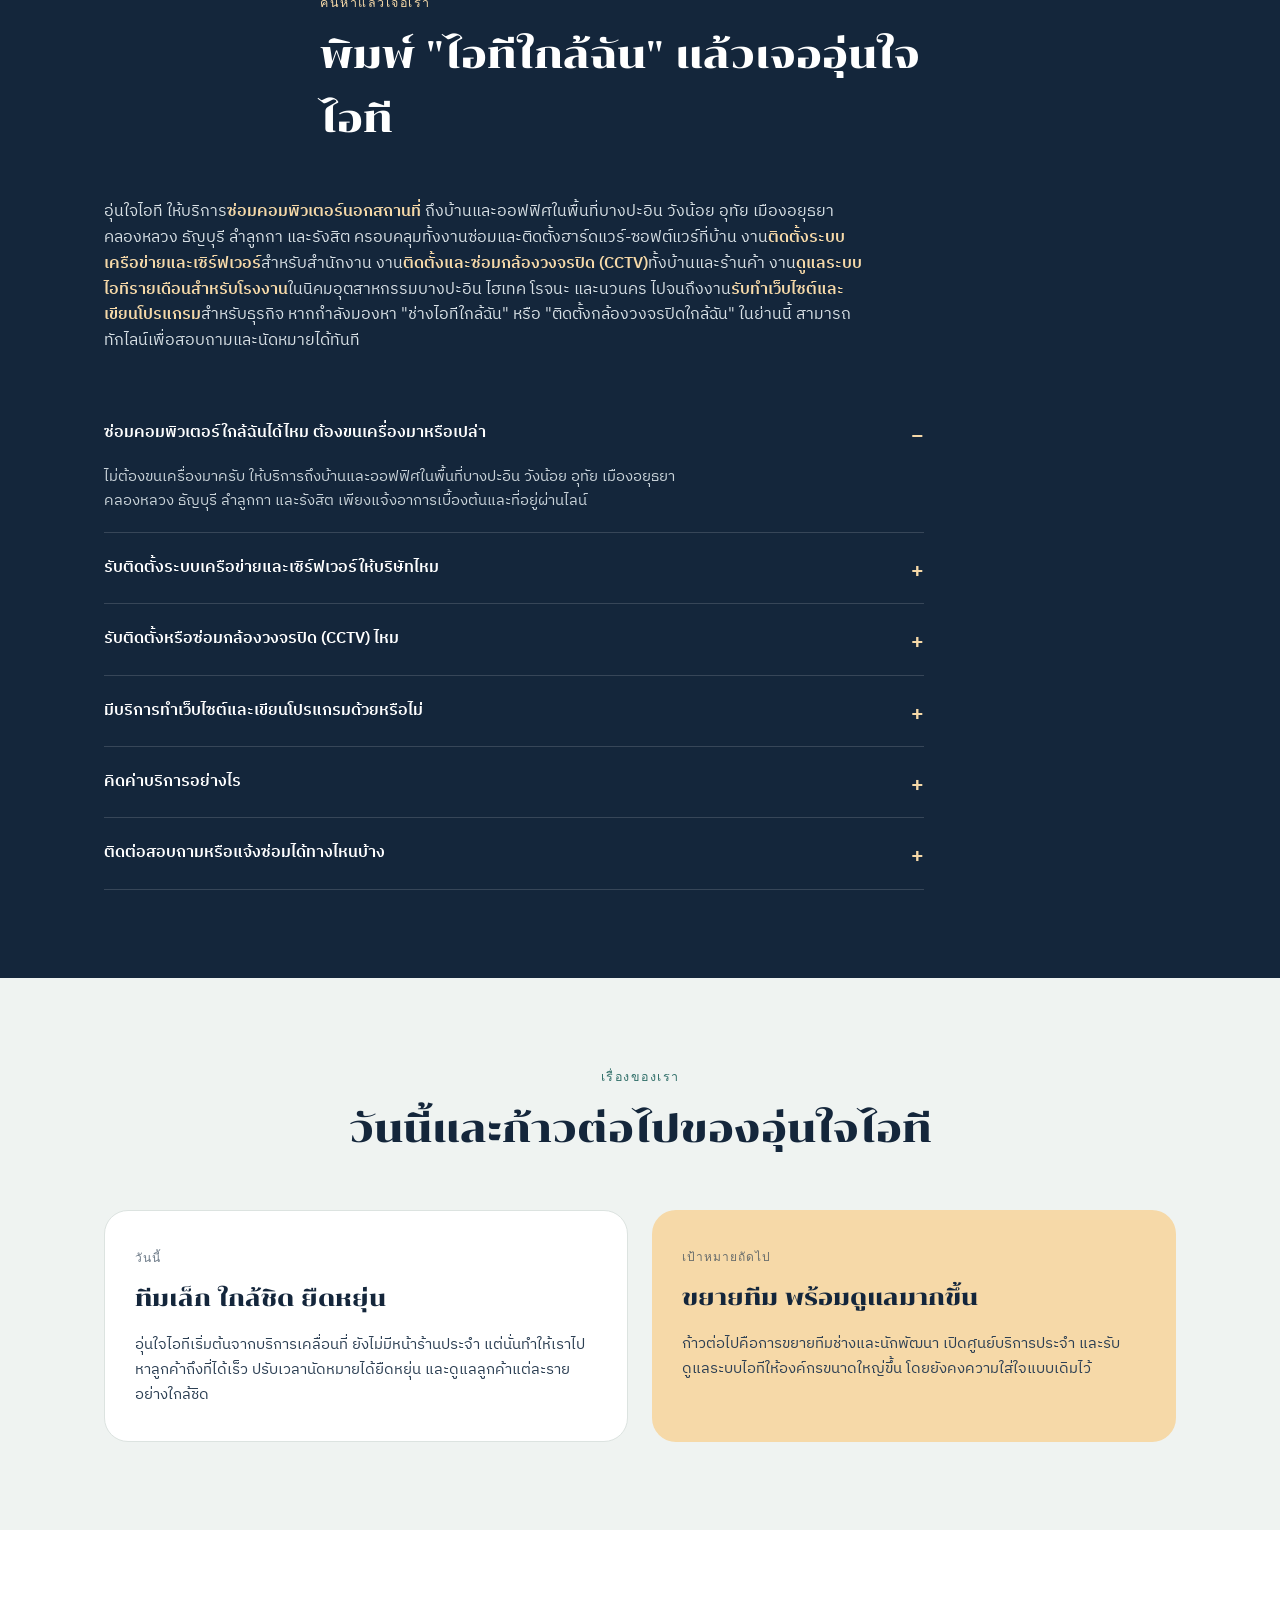
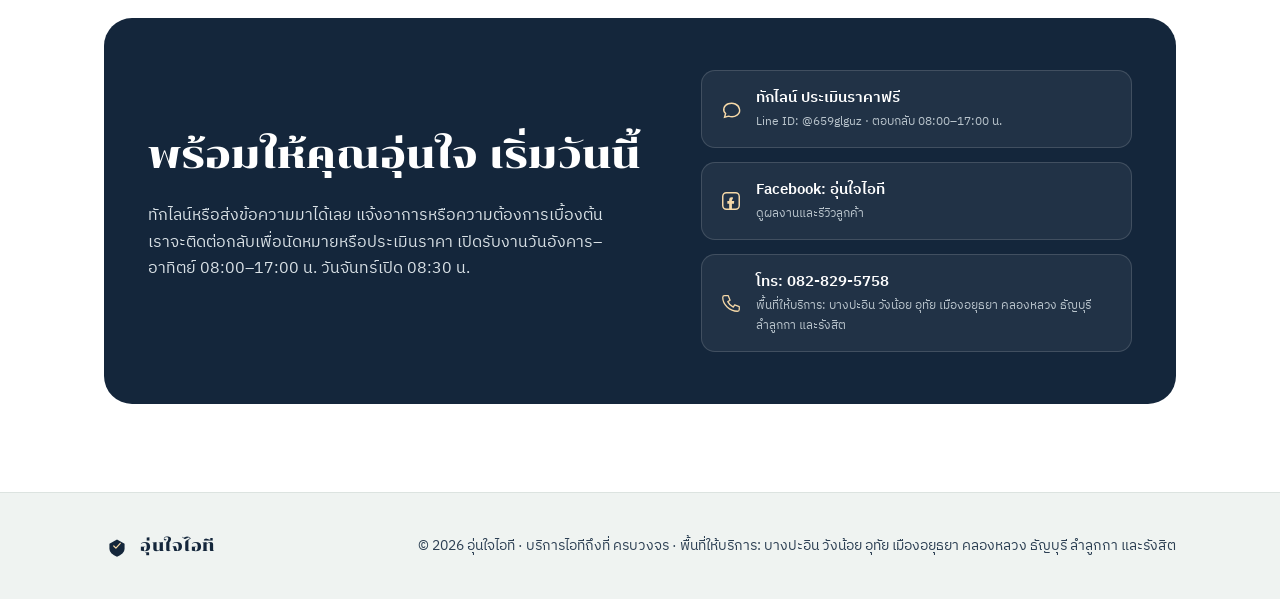
==== commit c768d7ce: "Add files via upload" ====
--- a/index.html
+++ b/index.html
@@ -53,6 +53,20 @@
     "latitude": 14.146409,
     "longitude": 100.612257
   },
+  "openingHoursSpecification": [
+    {
+      "@type": "OpeningHoursSpecification",
+      "dayOfWeek": "Monday",
+      "opens": "08:30",
+      "closes": "17:00"
+    },
+    {
+      "@type": "OpeningHoursSpecification",
+      "dayOfWeek": ["Tuesday","Wednesday","Thursday","Friday","Saturday","Sunday"],
+      "opens": "08:00",
+      "closes": "17:00"
+    }
+  ],
   "areaServed": [
     { "@type": "City", "name": "บางปะอิน" },
     { "@type": "City", "name": "วังน้อย" },
@@ -114,7 +128,7 @@
     {
       "@type": "Question",
       "name": "ติดต่อสอบถามหรือแจ้งซ่อมได้ทางไหนบ้าง",
-      "acceptedAnswer": { "@type": "Answer", "text": "สะดวกที่สุดคือทักผ่าน Line Official Account @659glguz หรือโทร 082-829-5758 และส่งข้อความทาง Facebook Page อุ่นใจไอที ได้เช่นกัน" }
+      "acceptedAnswer": { "@type": "Answer", "text": "สะดวกที่สุดคือทักผ่าน Line Official Account @659glguz หรือโทร 082-829-5758 และส่งข้อความทาง Facebook Page อุ่นใจไอที ได้เช่นกัน เปิดรับงานวันอังคารถึงวันอาทิตย์ 08:00-17:00 น. และวันจันทร์ 08:30-17:00 น." }
     }
   ]
 }
@@ -521,7 +535,7 @@
           </a>
           <a href="#services" class="btn btn-outline" style="color:#fff;border-color:rgba(255,255,255,0.4);">ดูบริการทั้งหมด</a>
         </div>
-        <span class="status-badge"><span class="status-dot"></span>บริการเคลื่อนที่ ถึงบ้าน-ออฟฟิศ · แจ้งราคาก่อนเริ่มงานทุกครั้ง ไม่มีค่าใช้จ่ายแอบแฝง</span>
+        <span class="status-badge"><span class="status-dot"></span>เปิดรับงาน อ.–อา. 08:00–17:00 น. · จ. 08:30–17:00 น. · แจ้งราคาก่อนเริ่มงานทุกครั้ง</span>
       </div>
       <div class="hero-art" aria-hidden="true">
         <svg viewBox="0 0 420 420" xmlns="http://www.w3.org/2000/svg">
@@ -749,7 +763,7 @@
         </details>
         <details>
           <summary>ติดต่อสอบถามหรือแจ้งซ่อมได้ทางไหนบ้าง</summary>
-          <p>สะดวกที่สุดคือทักผ่าน Line Official Account หรือข้อความทาง Facebook Page อุ่นใจไอที เราตอบกลับรวดเร็ว</p>
+          <p>สะดวกที่สุดคือทักผ่าน Line Official Account @659glguz หรือโทร 082-829-5758 และส่งข้อความทาง Facebook Page อุ่นใจไอที ได้เช่นกัน เปิดรับงานวันอังคาร–อาทิตย์ 08:00–17:00 น. วันจันทร์ 08:30–17:00 น.</p>
         </details>
       </div>
     </div>
@@ -783,12 +797,12 @@
       <div class="contact-box">
         <div>
           <h2>พร้อมให้คุณอุ่นใจ เริ่มวันนี้</h2>
-          <p>ทักไลน์หรือส่งข้อความมาได้เลย แจ้งอาการหรือความต้องการเบื้องต้น เราจะติดต่อกลับเพื่อนัดหมายหรือประเมินราคา</p>
+          <p>ทักไลน์หรือส่งข้อความมาได้เลย แจ้งอาการหรือความต้องการเบื้องต้น เราจะติดต่อกลับเพื่อนัดหมายหรือประเมินราคา เปิดรับงานวันอังคาร–อาทิตย์ 08:00–17:00 น. วันจันทร์เปิด 08:30 น.</p>
         </div>
         <div class="contact-links">
           <a class="contact-link" href="https://lin.ee/sSfryHn" data-cta="contact" aria-label="ทักไลน์อุ่นใจไอที">
             <svg class="ico" viewBox="0 0 24 24" fill="none" aria-hidden="true"><path d="M21 11.5a8.5 6.8 0 10-14.9 5.4L5 21l4.4-1.2A8.5 6.8 0 0021 11.5z" stroke="currentColor" stroke-width="1.6"/></svg>
-            <span>ทักไลน์ ประเมินราคาฟรี<br><small>Line ID: @659glguz · ช่องทางที่ตอบไวที่สุด</small></span>
+            <span>ทักไลน์ ประเมินราคาฟรี<br><small>Line ID: @659glguz · ตอบกลับ 08:00–17:00 น.</small></span>
           </a>
           <a class="contact-link" href="https://www.facebook.com/profile.php?id=61592751264127" target="_blank" rel="noopener" aria-label="Facebook เพจอุ่นใจไอที">
             <svg class="ico" viewBox="0 0 24 24" fill="none" aria-hidden="true"><rect x="3" y="3" width="18" height="18" rx="4" stroke="currentColor" stroke-width="1.6"/><path d="M14 8h-1.5A2.5 2.5 0 0010 10.5V12H8v3h2v6h3v-6h2.2l.3-3H13v-1.2c0-.4.3-.8.8-.8H14V8z" fill="currentColor"/></svg>
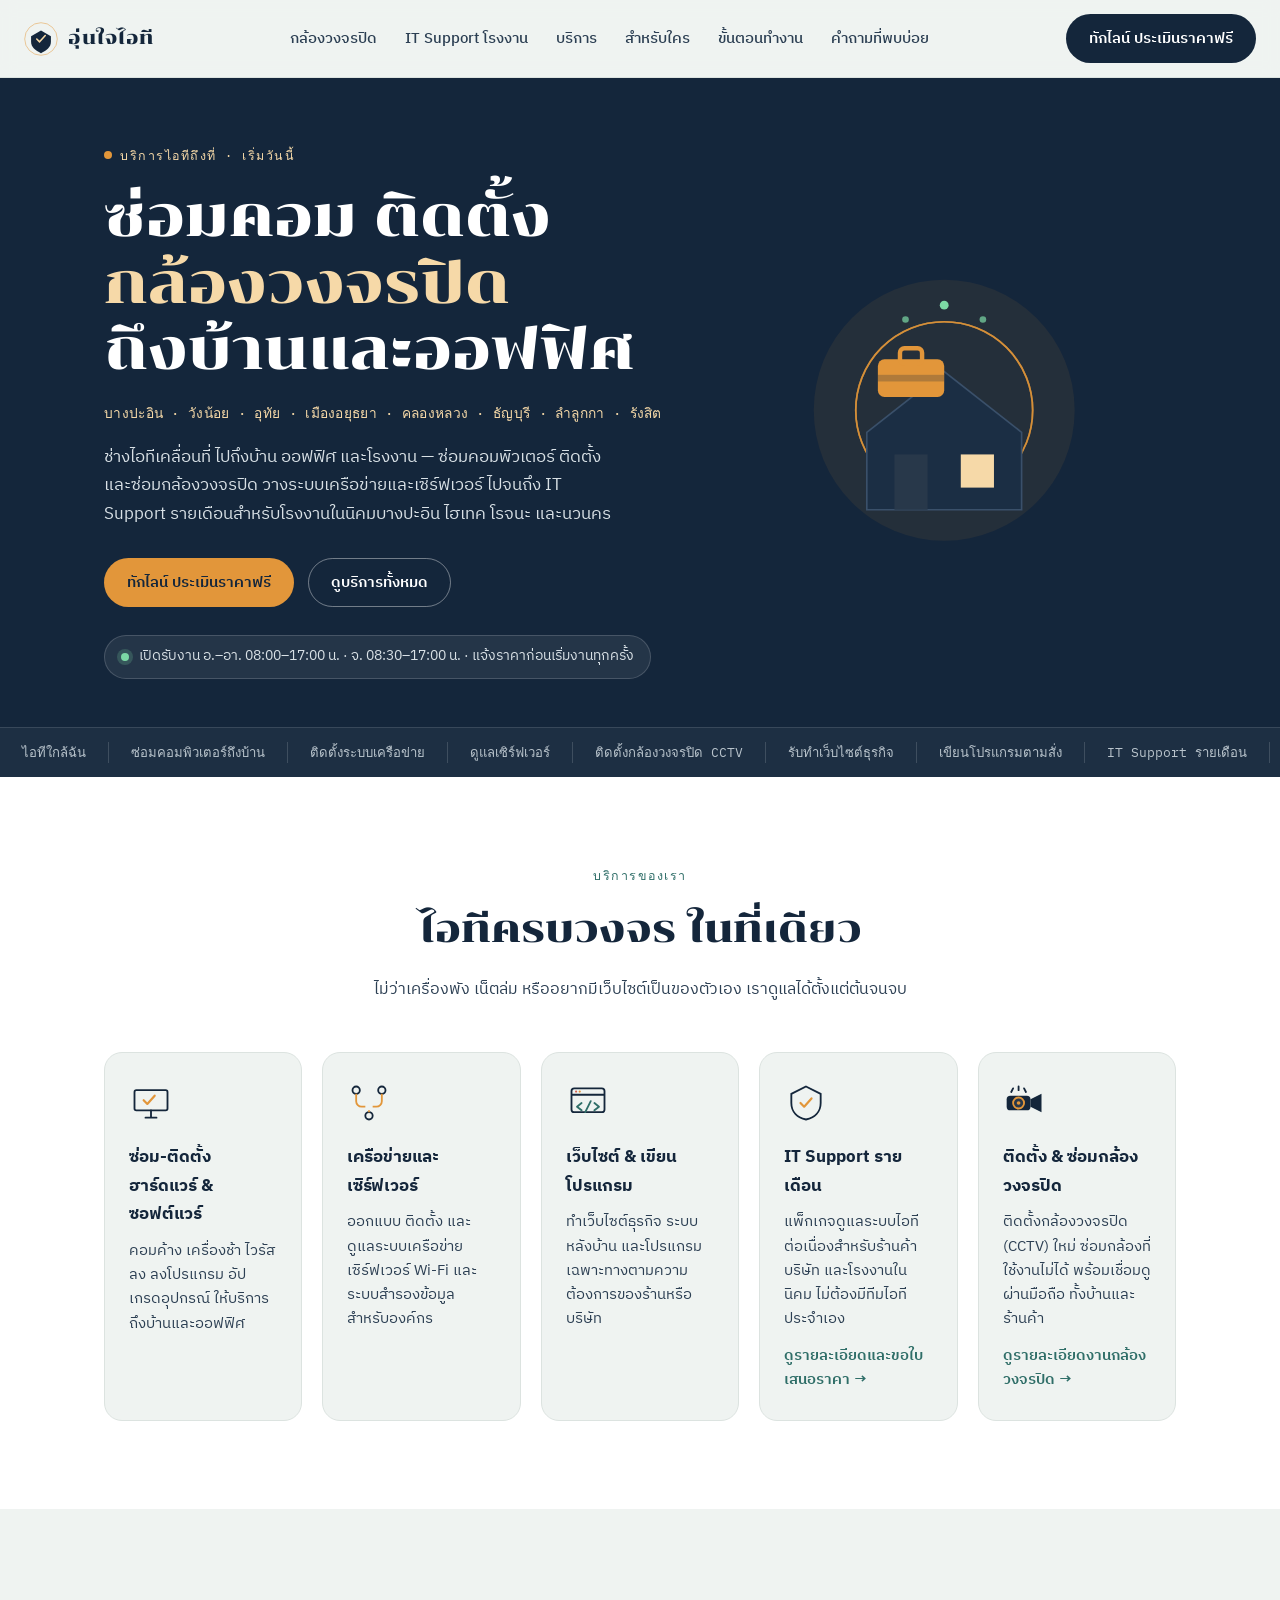
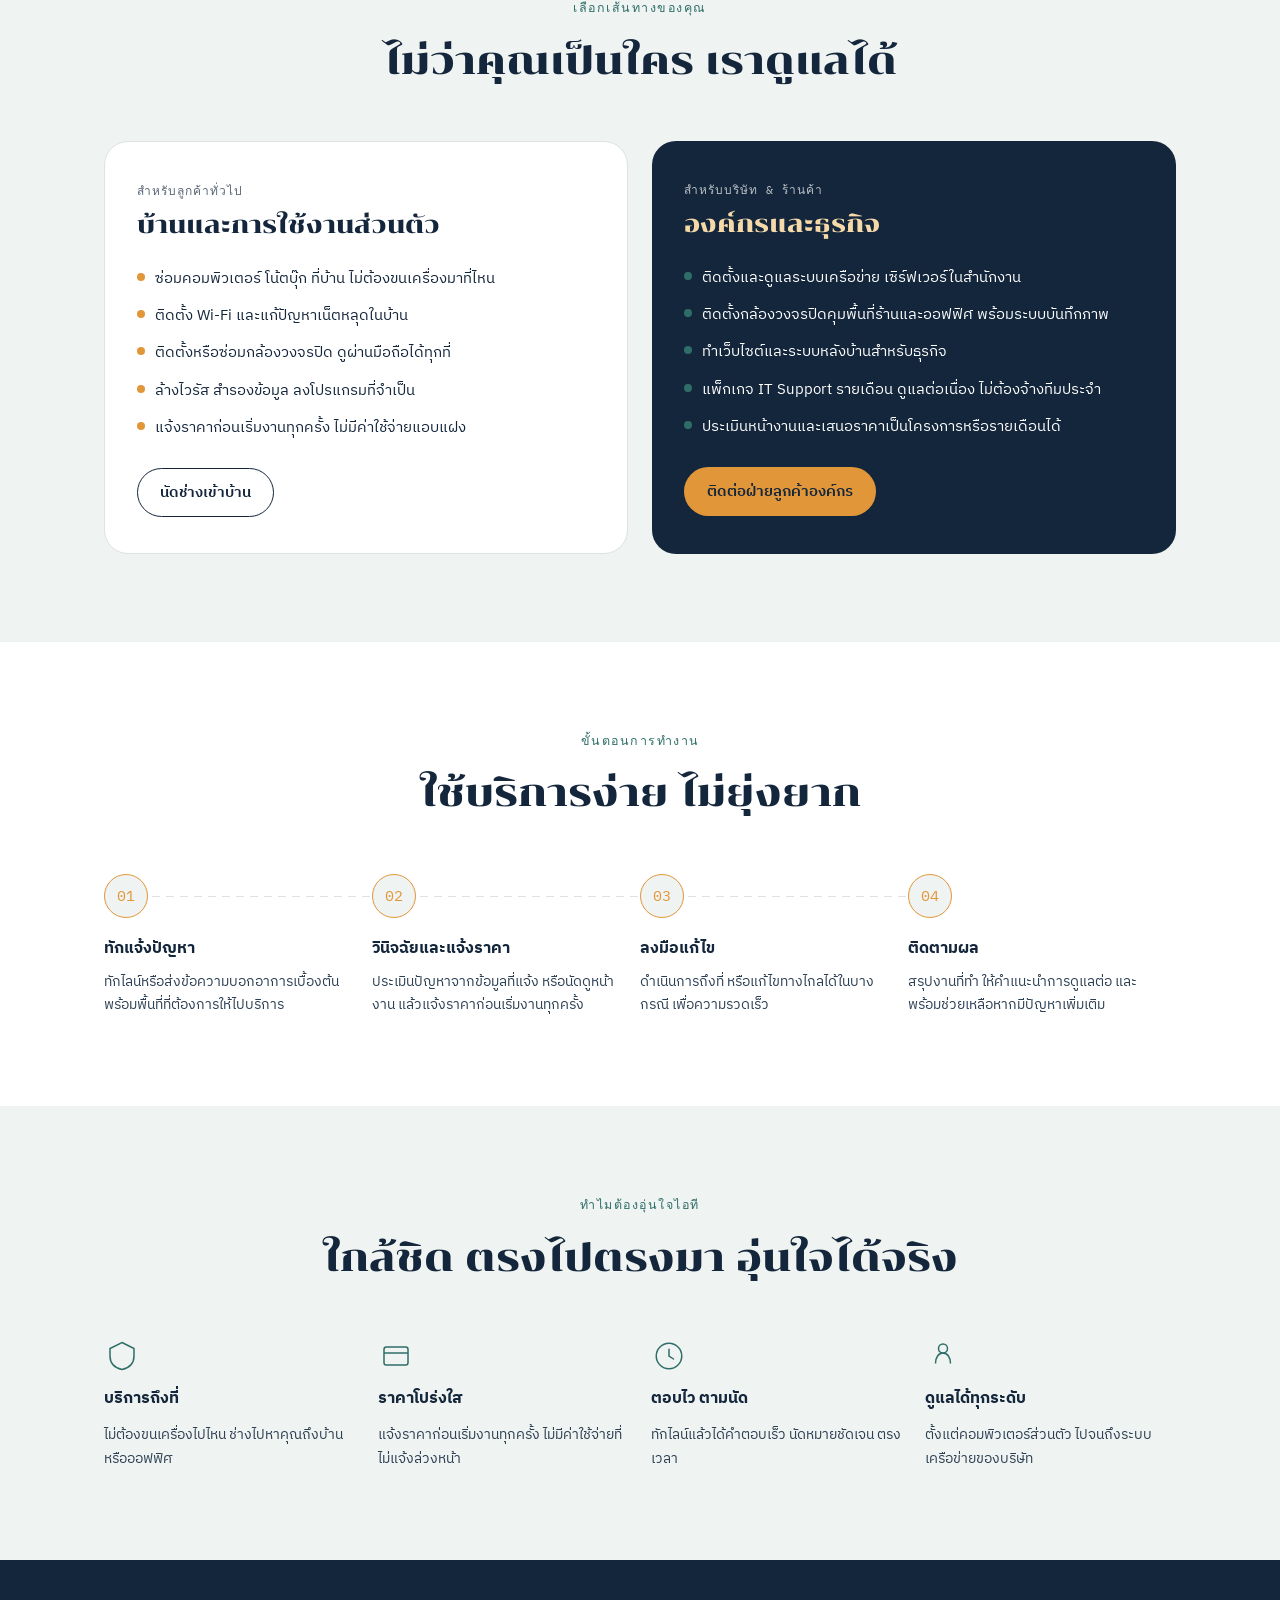
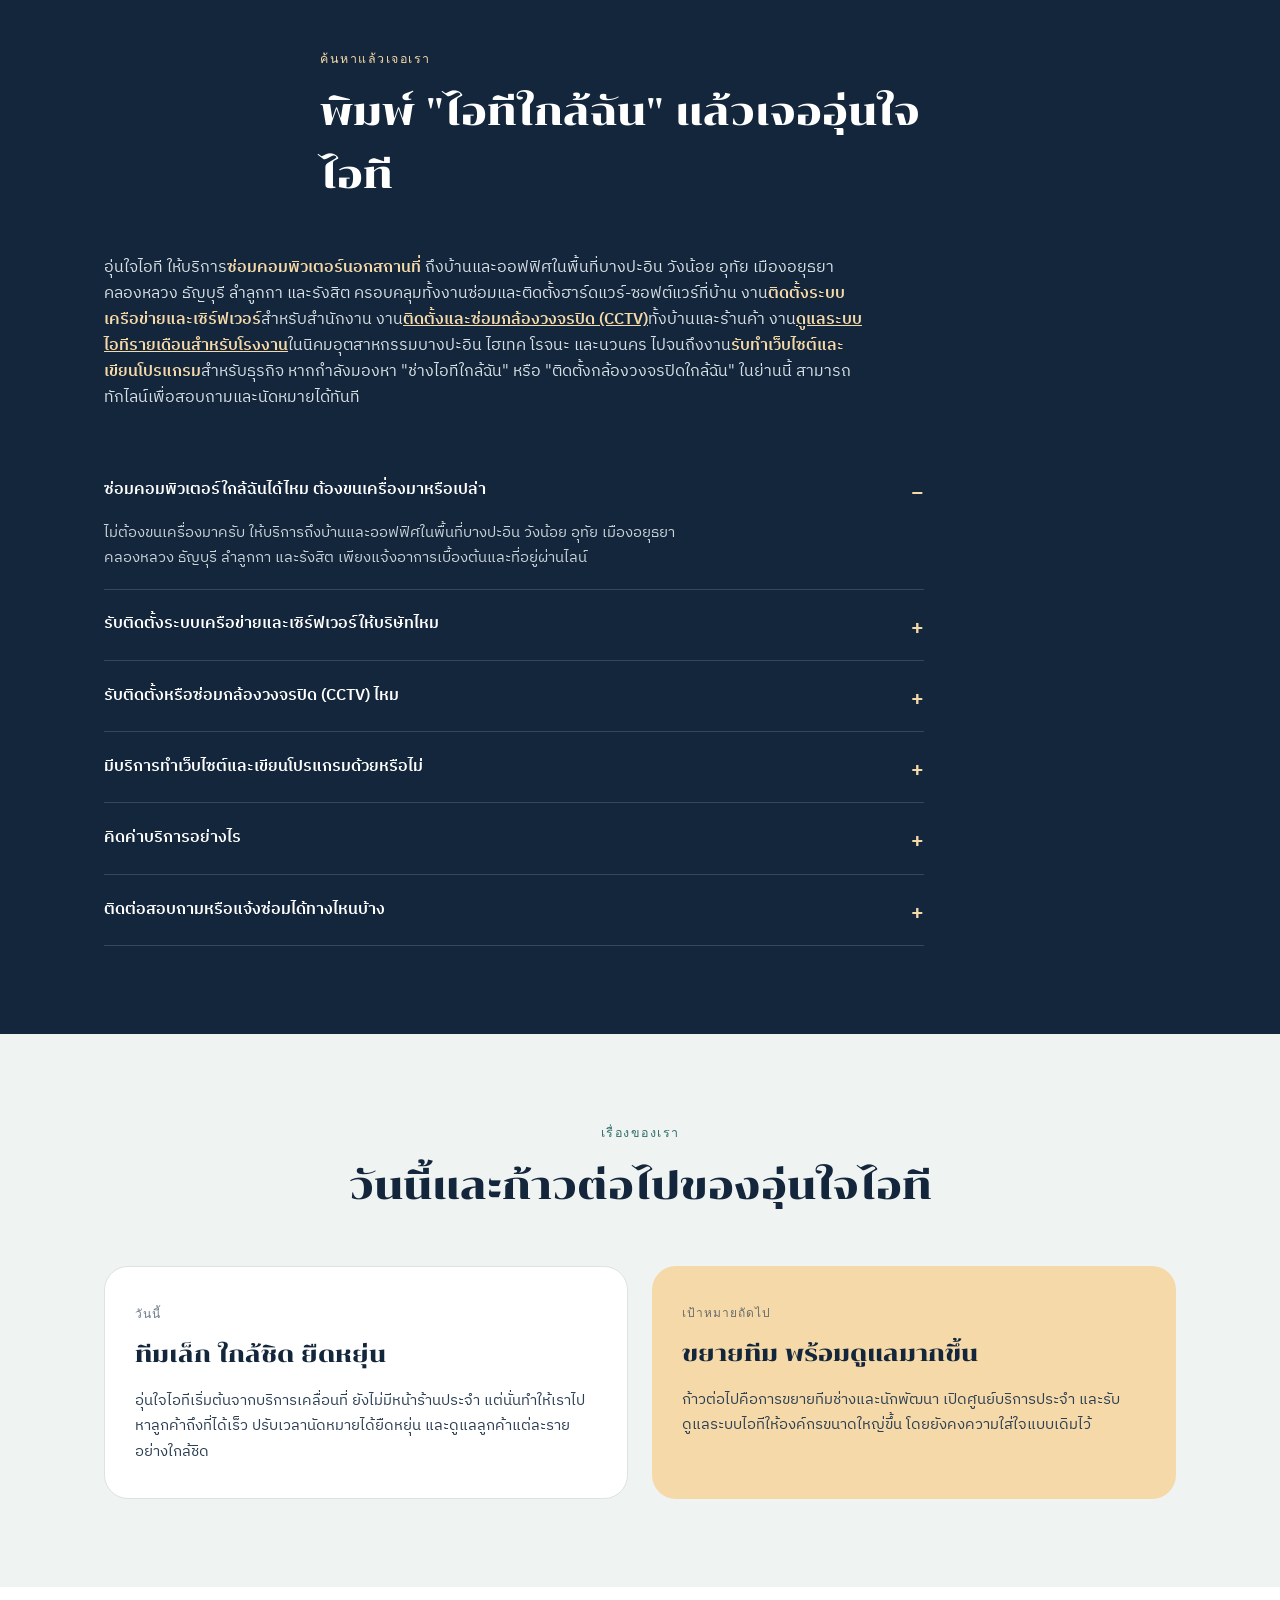
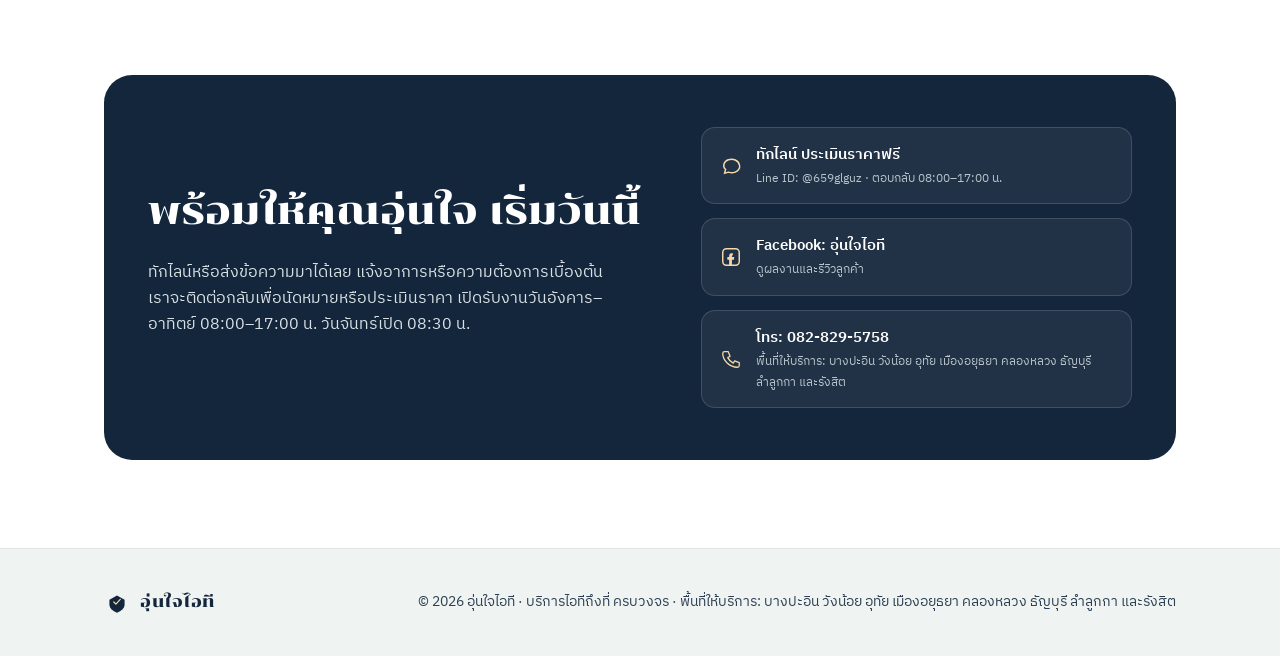
==== commit 0df33c96: "Add files via upload" ====
--- a/index.html
+++ b/index.html
@@ -133,361 +133,7 @@
   ]
 }
 </script>
-<style>
-  :root{
-    --ink:#14263B;
-    --ink-soft:#2C3F53;
-    --paper:#EFF3F1;
-    --paper-alt:#FFFFFF;
-    --amber:#E2963A;
-    --amber-soft:#F6D9A8;
-    --coral:#D9614F;
-    --teal:#2F6E68;
-    --line:#DCE3E0;
-    --font-display:'Chonburi','Noto Serif Thai',serif;
-    --font-body:'IBM Plex Sans Thai','Sarabun',sans-serif;
-    --font-mono:'IBM Plex Mono',monospace;
-    --radius:18px;
-  }
-  *{box-sizing:border-box;}
-  html{scroll-behavior:smooth;}
-  @media (prefers-reduced-motion: reduce){
-    html{scroll-behavior:auto;}
-    *{animation-duration:0.001ms !important; animation-iteration-count:1 !important; transition-duration:0.001ms !important;}
-  }
-  body{
-    margin:0;
-    font-family:var(--font-body);
-    color:var(--ink);
-    background:var(--paper);
-    line-height:1.65;
-  }
-  a{color:inherit;}
-  img,svg{max-width:100%;display:block;}
-  .container{max-width:1120px;margin:0 auto;padding:0 24px;}
-  .skip-link{
-    position:absolute; left:-999px; top:0; background:var(--amber); color:var(--ink);
-    padding:10px 16px; z-index:100; border-radius:0 0 8px 0; font-weight:600;
-  }
-  .skip-link:focus{left:0;}
-  a:focus-visible, button:focus-visible, summary:focus-visible{
-    outline:3px solid var(--amber); outline-offset:3px; border-radius:4px;
-  }
-
-  /* ---------- Header ---------- */
-  header.site{
-    position:sticky; top:0; z-index:50;
-    background:rgba(239,243,241,0.92); backdrop-filter:blur(8px);
-    border-bottom:1px solid var(--line);
-  }
-  .nav-row{
-    display:flex; align-items:center; justify-content:space-between;
-    padding:14px 24px;
-  }
-  .brand{display:flex; align-items:center; gap:10px; text-decoration:none;}
-  .brand-mark{width:34px; height:34px; flex:none;}
-  .brand-name{font-family:var(--font-display); font-size:1.15rem; color:var(--ink); letter-spacing:0.5px;}
-  nav.links{display:flex; gap:28px; font-size:0.95rem; font-weight:500;}
-  nav.links a{text-decoration:none; color:var(--ink-soft); position:relative;}
-  nav.links a:hover{color:var(--ink);}
-  .btn{
-    display:inline-flex; align-items:center; gap:8px;
-    padding:11px 22px; border-radius:999px; font-weight:600; font-size:0.95rem;
-    text-decoration:none; border:1px solid transparent; cursor:pointer;
-    min-height:44px;
-  }
-  .btn-primary{background:var(--ink); color:var(--paper-alt);}
-  .btn-primary:hover{background:var(--ink-soft);}
-  .btn-amber{background:var(--amber); color:var(--ink);}
-  .btn-amber:hover{background:#cf8630;}
-  .btn-outline{background:transparent; color:var(--ink); border-color:var(--ink);}
-  .btn-outline:hover{background:var(--ink); color:var(--paper-alt);}
-  .nav-cta{display:none;}
-  @media (min-width:840px){ .nav-cta{display:inline-flex;} }
-
-  /* Mobile nav */
-  .menu-toggle{
-    display:none; align-items:center; justify-content:center;
-    width:44px; height:44px; border-radius:10px; border:1px solid var(--line);
-    background:var(--paper-alt); cursor:pointer; flex:none;
-  }
-  .menu-toggle svg{width:22px; height:22px;}
-  @media (max-width:839px){
-    nav.links{
-      position:fixed; top:64px; left:0; right:0; bottom:0;
-      background:var(--paper-alt); flex-direction:column; gap:2px;
-      padding:18px 24px; transform:translateY(-8px); opacity:0; pointer-events:none;
-      transition:opacity 0.18s ease, transform 0.18s ease; overflow-y:auto;
-    }
-    nav.links.open{ opacity:1; transform:translateY(0); pointer-events:auto; }
-    nav.links a{
-      padding:16px 4px; border-bottom:1px solid var(--line); font-size:1.05rem;
-    }
-    .menu-toggle{display:flex;}
-    .icon-close{display:none;}
-    .menu-toggle.open .icon-menu{display:none;}
-    .menu-toggle.open .icon-close{display:block;}
-    nav.links .mobile-cta{
-      margin-top:18px; display:flex; justify-content:center;
-    }
-  }
-  @media (min-width:840px){ .mobile-cta{display:none;} }
-
-  /* ---------- Hero ---------- */
-  .hero{
-    background:var(--ink);
-    color:var(--paper-alt);
-    padding:64px 0 0;
-    overflow:hidden;
-    position:relative;
-  }
-  .hero-grid{
-    display:grid; grid-template-columns:1.1fr 0.9fr; gap:40px; align-items:center;
-    padding-bottom:48px;
-  }
-  @media (max-width:900px){ .hero-grid{grid-template-columns:1fr; text-align:center;} }
-  .eyebrow{
-    display:inline-flex; align-items:center; gap:8px;
-    font-family:var(--font-mono); font-size:0.78rem; letter-spacing:1.5px; text-transform:uppercase;
-    color:var(--amber-soft); margin-bottom:18px;
-  }
-  .eyebrow::before{content:""; width:8px; height:8px; border-radius:50%; background:var(--amber); display:inline-block;}
-  h1{
-    font-family:var(--font-display); font-weight:400;
-    font-size:clamp(2.4rem, 5vw, 3.6rem);
-    line-height:1.15; margin:0 0 20px;
-  }
-  h1 span{color:var(--amber-soft);}
-  .hero-sub{
-    font-size:1.08rem; color:#D9E1E6; max-width:52ch; margin:0 0 30px;
-  }
-  @media (max-width:900px){ .hero-sub{margin-left:auto; margin-right:auto;} }
-  .hero-ctas{display:flex; gap:14px; flex-wrap:wrap; margin-bottom:28px;}
-  @media (max-width:900px){ .hero-ctas{justify-content:center;} }
-  .status-badge{
-    display:inline-flex; align-items:center; gap:10px;
-    background:rgba(255,255,255,0.07); border:1px solid rgba(255,255,255,0.16);
-    padding:9px 16px; border-radius:999px; font-size:0.88rem; color:#D9E1E6;
-  }
-  .status-dot{width:8px; height:8px; border-radius:50%; background:#7CD9A5; box-shadow:0 0 0 4px rgba(124,217,165,0.2);}
-
-  .hero-art{position:relative;}
-  .pulse-ring{ transform-origin:center; animation:pulse 3.6s ease-out infinite; }
-  .pulse-ring.r2{ animation-delay:1.2s; }
-  .pulse-ring.r3{ animation-delay:2.4s; }
-  @keyframes pulse{
-    0%{ opacity:0.85; transform:scale(0.85); }
-    70%{ opacity:0; }
-    100%{ opacity:0; transform:scale(1.05); }
-  }
-
-  /* keyword ticker */
-  .ticker-wrap{
-    border-top:1px solid rgba(255,255,255,0.12);
-    background:rgba(255,255,255,0.04);
-    overflow:hidden;
-    white-space:nowrap;
-  }
-  .ticker{
-    display:inline-flex; gap:0; padding:14px 0;
-    animation:scroll-left 28s linear infinite;
-  }
-  @media (prefers-reduced-motion: reduce){ .ticker{animation:none;} }
-  @keyframes scroll-left{
-    from{transform:translateX(0);}
-    to{transform:translateX(-50%);}
-  }
-  .ticker span{
-    font-family:var(--font-mono); font-size:0.82rem; color:#B9C4CC;
-    padding:0 22px; border-right:1px solid rgba(255,255,255,0.15);
-  }
-
-  /* ---------- Section shells ---------- */
-  section{padding:88px 0;}
-  .section-head{max-width:640px; margin:0 auto 48px;}
-  .section-head.center{text-align:center; margin-left:auto; margin-right:auto;}
-  .kicker{
-    font-family:var(--font-mono); font-size:0.78rem; letter-spacing:1.5px; text-transform:uppercase;
-    color:var(--teal); margin-bottom:12px; display:block;
-  }
-  h2{
-    font-family:var(--font-display); font-weight:400;
-    font-size:clamp(1.8rem, 3vw, 2.4rem); margin:0 0 14px; color:var(--ink);
-  }
-  .lede{color:var(--ink-soft); font-size:1.02rem;}
-
-  /* ---------- Services ---------- */
-  .services{background:var(--paper-alt);}
-  .card-grid{display:grid; grid-template-columns:repeat(5,1fr); gap:20px;}
-  @media (max-width:1080px){ .card-grid{grid-template-columns:repeat(3,1fr);} }
-  @media (max-width:700px){ .card-grid{grid-template-columns:1fr 1fr;} }
-  @media (max-width:480px){ .card-grid{grid-template-columns:1fr;} }
-  .service-card{
-    background:var(--paper); border:1px solid var(--line); border-radius:var(--radius);
-    padding:28px 24px; transition:transform 0.2s ease, box-shadow 0.2s ease;
-  }
-  .service-card:hover{ transform:translateY(-4px); box-shadow:0 14px 28px -18px rgba(20,38,59,0.35); }
-  .service-icon{width:44px; height:44px; margin-bottom:18px;}
-  .service-card h3{font-size:1.08rem; margin:0 0 10px; font-weight:700;}
-  .service-card p{margin:0; font-size:0.92rem; color:var(--ink-soft);}
-
-  /* ---------- Paths (for you) ---------- */
-  .paths-grid{display:grid; grid-template-columns:1fr 1fr; gap:24px;}
-  @media (max-width:820px){ .paths-grid{grid-template-columns:1fr;} }
-  .path-card{
-    border-radius:24px; padding:36px 32px; position:relative; overflow:hidden;
-  }
-  .path-card.people{background:var(--paper-alt); border:1px solid var(--line);}
-  .path-card.biz{background:var(--ink); color:var(--paper-alt);}
-  .path-card h3{font-family:var(--font-display); font-weight:400; font-size:1.5rem; margin:0 0 6px;}
-  .path-card.biz h3{color:var(--amber-soft);}
-  .path-tag{font-family:var(--font-mono); font-size:0.75rem; letter-spacing:1px; text-transform:uppercase; opacity:0.7;}
-  .path-list{list-style:none; margin:22px 0 28px; padding:0; display:flex; flex-direction:column; gap:12px;}
-  .path-list li{display:flex; gap:10px; font-size:0.95rem; align-items:flex-start;}
-  .path-list li::before{content:""; width:8px; height:8px; margin-top:7px; border-radius:50%; background:var(--amber); flex:none;}
-  .path-card.biz .path-list li::before{background:var(--teal);}
-
-  /* ---------- Process ---------- */
-  .process{background:var(--paper-alt);}
-  .steps{display:grid; grid-template-columns:repeat(4,1fr); gap:0; position:relative;}
-  @media (max-width:900px){ .steps{grid-template-columns:1fr; gap:28px;} }
-  .step{position:relative; padding:0 20px 0 0;}
-  .step:not(:last-child)::after{
-    content:""; position:absolute; top:22px; right:-4px; width:calc(100% - 44px); height:1px;
-    background:repeating-linear-gradient(90deg, var(--line) 0 8px, transparent 8px 14px);
-  }
-  @media (max-width:900px){ .step:not(:last-child)::after{display:none;} }
-  .step-num{
-    font-family:var(--font-mono); font-size:0.95rem; color:var(--amber);
-    width:44px; height:44px; border:1px solid var(--amber); border-radius:50%;
-    display:flex; align-items:center; justify-content:center; margin-bottom:18px; background:var(--paper);
-  }
-  .step h3{font-size:1.02rem; margin:0 0 8px;}
-  .step p{font-size:0.9rem; color:var(--ink-soft); margin:0;}
-
-  /* ---------- Trust ---------- */
-  .trust-grid{display:grid; grid-template-columns:repeat(4,1fr); gap:22px;}
-  @media (max-width:980px){ .trust-grid{grid-template-columns:1fr 1fr;} }
-  @media (max-width:600px){ .trust-grid{grid-template-columns:1fr;} }
-  .trust-item{display:flex; flex-direction:column; gap:12px;}
-  .trust-icon{width:36px; height:36px; color:var(--teal);}
-  .trust-item h3{font-size:1rem; margin:0;}
-  .trust-item p{font-size:0.9rem; color:var(--ink-soft); margin:0;}
-
-  /* ---------- Local SEO / FAQ ---------- */
-  .local-seo{background:var(--ink); color:var(--paper-alt);}
-  .local-seo .kicker{color:var(--amber-soft);}
-  .local-seo h2{color:var(--paper-alt);}
-  .local-seo .lede{color:#C9D3D9;}
-  .seo-copy{max-width:760px; font-size:0.98rem; color:#D9E1E6; margin-bottom:44px;}
-  .seo-copy strong{color:var(--amber-soft); font-weight:600;}
-  .faq{max-width:820px;}
-  .faq details{
-    border-bottom:1px solid rgba(255,255,255,0.15); padding:18px 0;
-  }
-  .faq summary{
-    cursor:pointer; font-weight:600; font-size:1rem; list-style:none;
-    display:flex; justify-content:space-between; align-items:center; gap:16px;
-  }
-  .faq summary::-webkit-details-marker{display:none;}
-  .faq summary::after{content:"+"; font-family:var(--font-mono); font-size:1.3rem; color:var(--amber-soft); flex:none;}
-  .faq details[open] summary::after{content:"–";}
-  .faq p{margin:14px 0 0; color:#C9D3D9; font-size:0.94rem; max-width:68ch;}
-
-  /* ---------- About / vision ---------- */
-  .about-grid{display:grid; grid-template-columns:1fr 1fr; gap:24px;}
-  @media (max-width:820px){ .about-grid{grid-template-columns:1fr;} }
-  .about-card{border-radius:24px; padding:34px 30px;}
-  .about-card.now{background:var(--paper-alt); border:1px solid var(--line);}
-  .about-card.next{background:var(--amber-soft);}
-  .about-card .path-tag{color:var(--ink-soft);}
-  .about-card h3{font-family:var(--font-display); font-weight:400; font-size:1.4rem; margin:10px 0 14px;}
-  .about-card p{font-size:0.95rem; color:var(--ink-soft); margin:0;}
-
-  /* ---------- Contact ---------- */
-  .contact{background:var(--paper-alt);}
-  .contact-box{
-    background:var(--ink); color:var(--paper-alt); border-radius:28px;
-    padding:52px 44px; display:grid; grid-template-columns:1.2fr 1fr; gap:36px; align-items:center;
-  }
-  @media (max-width:820px){ .contact-box{grid-template-columns:1fr; padding:36px 26px;} }
-  .contact-box h2{color:var(--paper-alt); margin-bottom:12px;}
-  .contact-box p{color:#D9E1E6; max-width:48ch;}
-  .contact-links{display:flex; flex-direction:column; gap:14px;}
-  .contact-link{
-    display:flex; align-items:center; gap:14px; padding:14px 18px;
-    background:rgba(255,255,255,0.06); border:1px solid rgba(255,255,255,0.14);
-    border-radius:14px; text-decoration:none; color:var(--paper-alt); font-weight:600; font-size:0.95rem;
-  }
-  .contact-link:hover{background:rgba(255,255,255,0.12);}
-  .contact-link .ico{width:22px; height:22px; flex:none; color:var(--amber-soft);}
-  .contact-link small{display:block; font-weight:400; color:#B9C4CC; font-size:0.78rem; margin-top:2px;}
-
-  /* ---------- Footer ---------- */
-  footer{padding:40px 0; border-top:1px solid var(--line);}
-  .footer-row{display:flex; justify-content:space-between; align-items:center; flex-wrap:wrap; gap:16px;}
-  .footer-brand{display:flex; align-items:center; gap:10px;}
-  .footer-brand .brand-mark{width:26px; height:26px;}
-  footer p{font-size:0.85rem; color:var(--ink-soft); margin:0;}
-
-  /* ---------- Mobile refinements (all breakpoints) ---------- */
-  @media (max-width:900px){
-    section{padding:64px 0;}
-    .hero{padding-top:44px;}
-    .hero-art{max-width:300px; margin:0 auto;}
-  }
-  @media (max-width:600px){
-    .container{padding:0 18px;}
-    .nav-row{padding:12px 18px;}
-    .brand-name{font-size:1.02rem;}
-    section{padding:52px 0;}
-    h1{font-size:clamp(2rem, 8vw, 2.6rem);}
-    h2{font-size:clamp(1.5rem, 6vw, 1.9rem);}
-    .hero-ctas .btn, .hero-ctas{width:100%;}
-    .hero-ctas{flex-direction:column;}
-    .hero-ctas .btn{justify-content:center;}
-    .status-badge{text-align:left; font-size:0.82rem;}
-    .ticker span{font-size:0.76rem; padding:0 16px;}
-    .path-card{padding:28px 22px;}
-    .contact-box{border-radius:22px;}
-    .contact-link{padding:14px;}
-    .step-num{width:38px; height:38px; font-size:0.85rem;}
-  }
-  @media (max-width:400px){
-    .hero-art{max-width:240px;}
-  }
-</style>
-<style>
-  /* --- บรรทัดพื้นที่ให้บริการใต้ H1 --- */
-  .hero-areas{
-    font-family:var(--font-mono); font-size:0.86rem; letter-spacing:0.3px;
-    color:var(--amber-soft); margin:0 0 18px;
-  }
-  @media (max-width:900px){ .hero-areas{margin-left:auto; margin-right:auto;} }
-
-  /* --- แถบติดต่อลอยล่างจอมือถือ --- */
-  .sticky-cta{
-    position:fixed; left:0; right:0; bottom:0; z-index:80;
-    display:flex; gap:8px;
-    padding:10px 12px calc(10px + env(safe-area-inset-bottom, 0px));
-    background:rgba(255,255,255,0.95);
-    backdrop-filter:blur(8px);
-    border-top:1px solid var(--line);
-  }
-  .sticky-cta a{
-    display:flex; align-items:center; justify-content:center; gap:8px;
-    min-height:52px; border-radius:12px; font-weight:600; font-size:1rem;
-    text-decoration:none;
-  }
-  .sticky-cta .s-line{ flex:1; background:#06C755; color:#fff; }
-  .sticky-cta .s-tel{ flex:0 0 100px; background:var(--ink); color:#fff; }
-  .sticky-cta svg{ width:20px; height:20px; flex:none; }
-  body{ padding-bottom:86px; }
-  @media (min-width:840px){
-    .sticky-cta{ display:none; }
-    body{ padding-bottom:0; }
-  }
-</style>
+<link rel="stylesheet" href="/assets/site.css">
 </head>
 <body>
 <a href="#main" class="skip-link">ข้ามไปยังเนื้อหาหลัก</a>
@@ -503,6 +149,8 @@
       <span class="brand-name">อุ่นใจไอที</span>
     </a>
     <nav class="links" id="mainNav" aria-label="เมนูหลัก">
+      <a href="/cctv/">กล้องวงจรปิด</a>
+      <a href="/it-support/">IT Support โรงงาน</a>
       <a href="#services">บริการ</a>
       <a href="#for-you">สำหรับใคร</a>
       <a href="#steps">ขั้นตอนทำงาน</a>
@@ -613,7 +261,8 @@
             <path d="M18 24l4 4 8-9" stroke="#E2963A" stroke-width="2.4" stroke-linecap="round" stroke-linejoin="round"/>
           </svg>
           <h3>IT Support รายเดือน</h3>
-          <p>แพ็กเกจดูแลระบบไอทีต่อเนื่องสำหรับร้านค้าและบริษัท ไม่ต้องมีทีมไอทีประจำเอง</p>
+          <p>แพ็กเกจดูแลระบบไอทีต่อเนื่องสำหรับร้านค้า บริษัท และโรงงานในนิคม ไม่ต้องมีทีมไอทีประจำเอง</p>
+          <p style="margin-top:12px;"><a href="/it-support/" style="color:var(--teal);font-weight:600;text-decoration:none;">ดูรายละเอียดและขอใบเสนอราคา &rarr;</a></p>
         </div>
         <div class="service-card">
           <svg class="service-icon" viewBox="0 0 48 48" fill="none" xmlns="http://www.w3.org/2000/svg" aria-hidden="true">
@@ -625,6 +274,7 @@
           </svg>
           <h3>ติดตั้ง &amp; ซ่อมกล้องวงจรปิด</h3>
           <p>ติดตั้งกล้องวงจรปิด (CCTV) ใหม่ ซ่อมกล้องที่ใช้งานไม่ได้ พร้อมเชื่อมดูผ่านมือถือ ทั้งบ้านและร้านค้า</p>
+          <p style="margin-top:12px;"><a href="/cctv/" style="color:var(--teal);font-weight:600;text-decoration:none;">ดูรายละเอียดงานกล้องวงจรปิด &rarr;</a></p>
         </div>
       </div>
     </div>
@@ -738,7 +388,7 @@
         <h2>พิมพ์ "ไอทีใกล้ฉัน" แล้วเจออุ่นใจไอที</h2>
       </div>
       <p class="seo-copy">
-        อุ่นใจไอที ให้บริการ<strong>ซ่อมคอมพิวเตอร์นอกสถานที่</strong> ถึงบ้านและออฟฟิศในพื้นที่บางปะอิน วังน้อย อุทัย เมืองอยุธยา คลองหลวง ธัญบุรี ลำลูกกา และรังสิต ครอบคลุมทั้งงานซ่อมและติดตั้งฮาร์ดแวร์-ซอฟต์แวร์ที่บ้าน งาน<strong>ติดตั้งระบบเครือข่ายและเซิร์ฟเวอร์</strong>สำหรับสำนักงาน งาน<strong>ติดตั้งและซ่อมกล้องวงจรปิด (CCTV)</strong>ทั้งบ้านและร้านค้า งาน<strong>ดูแลระบบไอทีรายเดือนสำหรับโรงงาน</strong>ในนิคมอุตสาหกรรมบางปะอิน ไฮเทค โรจนะ และนวนคร ไปจนถึงงาน<strong>รับทำเว็บไซต์และเขียนโปรแกรม</strong>สำหรับธุรกิจ หากกำลังมองหา "ช่างไอทีใกล้ฉัน" หรือ "ติดตั้งกล้องวงจรปิดใกล้ฉัน" ในย่านนี้ สามารถทักไลน์เพื่อสอบถามและนัดหมายได้ทันที
+        อุ่นใจไอที ให้บริการ<strong>ซ่อมคอมพิวเตอร์นอกสถานที่</strong> ถึงบ้านและออฟฟิศในพื้นที่บางปะอิน วังน้อย อุทัย เมืองอยุธยา คลองหลวง ธัญบุรี ลำลูกกา และรังสิต ครอบคลุมทั้งงานซ่อมและติดตั้งฮาร์ดแวร์-ซอฟต์แวร์ที่บ้าน งาน<strong>ติดตั้งระบบเครือข่ายและเซิร์ฟเวอร์</strong>สำหรับสำนักงาน งาน<a href="/cctv/" style="color:var(--amber-soft);"><strong>ติดตั้งและซ่อมกล้องวงจรปิด (CCTV)</strong></a>ทั้งบ้านและร้านค้า งาน<a href="/it-support/" style="color:var(--amber-soft);"><strong>ดูแลระบบไอทีรายเดือนสำหรับโรงงาน</strong></a>ในนิคมอุตสาหกรรมบางปะอิน ไฮเทค โรจนะ และนวนคร ไปจนถึงงาน<strong>รับทำเว็บไซต์และเขียนโปรแกรม</strong>สำหรับธุรกิจ หากกำลังมองหา "ช่างไอทีใกล้ฉัน" หรือ "ติดตั้งกล้องวงจรปิดใกล้ฉัน" ในย่านนี้ สามารถทักไลน์เพื่อสอบถามและนัดหมายได้ทันที
       </p>
       <div class="faq">
         <details open>
@@ -872,45 +522,6 @@
   </a>
 </div>
 
-<!-- ============================================================
-     วัดผล: Google Analytics 4 (G-YNR3SYYQY2)
-     เก็บ pageview ตามปกติ และยิง event ชื่อ contact_click
-     ทุกครั้งที่มีคนกดปุ่มไลน์ โทร หรือเฟซบุ๊ก
-     พารามิเตอร์: method = line | call | facebook
-                  placement = nav | nav-mobile | hero | contact | sticky
-     ============================================================ -->
-<script>
-(function () {
-  var GA_ID = 'G-YNR3SYYQY2';
-
-  window.dataLayer = window.dataLayer || [];
-  function gtag(){ dataLayer.push(arguments); }
-
-  if (GA_ID) {
-    var s = document.createElement('script');
-    s.async = true;
-    s.src = 'https://www.googletagmanager.com/gtag/js?id=' + GA_ID;
-    document.head.appendChild(s);
-    gtag('js', new Date());
-    gtag('config', GA_ID);
-  }
-
-  // นับทุกคลิกที่พาไปไลน์ โทร หรือเฟซบุ๊ก
-  document.addEventListener('click', function (e) {
-    var a = e.target && e.target.closest ? e.target.closest('a') : null;
-    if (!a) return;
-    var href = a.getAttribute('href') || '';
-    var method =
-      href.indexOf('tel:') === 0 ? 'call' :
-      /lin\.ee|line\.me/.test(href) ? 'line' :
-      /facebook\.com/.test(href) ? 'facebook' : null;
-    if (!method) return;
-    gtag('event', 'contact_click', {
-      method: method,
-      placement: a.getAttribute('data-cta') || 'page'
-    });
-  }, true);
-})();
-</script>
+<script src="/assets/track.js"></script>
 </body>
 </html>
--- a/assets/site.css
+++ b/assets/site.css
@@ -0,0 +1,352 @@
+/* อุ่นใจไอที — สไตล์กลางของทุกหน้า */
+:root{
+    --ink:#14263B;
+    --ink-soft:#2C3F53;
+    --paper:#EFF3F1;
+    --paper-alt:#FFFFFF;
+    --amber:#E2963A;
+    --amber-soft:#F6D9A8;
+    --coral:#D9614F;
+    --teal:#2F6E68;
+    --line:#DCE3E0;
+    --font-display:'Chonburi','Noto Serif Thai',serif;
+    --font-body:'IBM Plex Sans Thai','Sarabun',sans-serif;
+    --font-mono:'IBM Plex Mono',monospace;
+    --radius:18px;
+  }
+  *{box-sizing:border-box;}
+  html{scroll-behavior:smooth;}
+  @media (prefers-reduced-motion: reduce){
+    html{scroll-behavior:auto;}
+    *{animation-duration:0.001ms !important; animation-iteration-count:1 !important; transition-duration:0.001ms !important;}
+  }
+  body{
+    margin:0;
+    font-family:var(--font-body);
+    color:var(--ink);
+    background:var(--paper);
+    line-height:1.65;
+  }
+  a{color:inherit;}
+  img,svg{max-width:100%;display:block;}
+  .container{max-width:1120px;margin:0 auto;padding:0 24px;}
+  .skip-link{
+    position:absolute; left:-999px; top:0; background:var(--amber); color:var(--ink);
+    padding:10px 16px; z-index:100; border-radius:0 0 8px 0; font-weight:600;
+  }
+  .skip-link:focus{left:0;}
+  a:focus-visible, button:focus-visible, summary:focus-visible{
+    outline:3px solid var(--amber); outline-offset:3px; border-radius:4px;
+  }
+
+  /* ---------- Header ---------- */
+  header.site{
+    position:sticky; top:0; z-index:50;
+    background:rgba(239,243,241,0.92); backdrop-filter:blur(8px);
+    border-bottom:1px solid var(--line);
+  }
+  .nav-row{
+    display:flex; align-items:center; justify-content:space-between;
+    padding:14px 24px;
+  }
+  .brand{display:flex; align-items:center; gap:10px; text-decoration:none;}
+  .brand-mark{width:34px; height:34px; flex:none;}
+  .brand-name{font-family:var(--font-display); font-size:1.15rem; color:var(--ink); letter-spacing:0.5px;}
+  nav.links{display:flex; gap:28px; font-size:0.95rem; font-weight:500;}
+  nav.links a{text-decoration:none; color:var(--ink-soft); position:relative;}
+  nav.links a:hover{color:var(--ink);}
+  .btn{
+    display:inline-flex; align-items:center; gap:8px;
+    padding:11px 22px; border-radius:999px; font-weight:600; font-size:0.95rem;
+    text-decoration:none; border:1px solid transparent; cursor:pointer;
+    min-height:44px;
+  }
+  .btn-primary{background:var(--ink); color:var(--paper-alt);}
+  .btn-primary:hover{background:var(--ink-soft);}
+  .btn-amber{background:var(--amber); color:var(--ink);}
+  .btn-amber:hover{background:#cf8630;}
+  .btn-outline{background:transparent; color:var(--ink); border-color:var(--ink);}
+  .btn-outline:hover{background:var(--ink); color:var(--paper-alt);}
+  .nav-cta{display:none;}
+  @media (min-width:840px){ .nav-cta{display:inline-flex;} }
+
+  /* Mobile nav */
+  .menu-toggle{
+    display:none; align-items:center; justify-content:center;
+    width:44px; height:44px; border-radius:10px; border:1px solid var(--line);
+    background:var(--paper-alt); cursor:pointer; flex:none;
+  }
+  .menu-toggle svg{width:22px; height:22px;}
+  @media (max-width:839px){
+    nav.links{
+      position:fixed; top:64px; left:0; right:0; bottom:0;
+      background:var(--paper-alt); flex-direction:column; gap:2px;
+      padding:18px 24px; transform:translateY(-8px); opacity:0; pointer-events:none;
+      transition:opacity 0.18s ease, transform 0.18s ease; overflow-y:auto;
+    }
+    nav.links.open{ opacity:1; transform:translateY(0); pointer-events:auto; }
+    nav.links a{
+      padding:16px 4px; border-bottom:1px solid var(--line); font-size:1.05rem;
+    }
+    .menu-toggle{display:flex;}
+    .icon-close{display:none;}
+    .menu-toggle.open .icon-menu{display:none;}
+    .menu-toggle.open .icon-close{display:block;}
+    nav.links .mobile-cta{
+      margin-top:18px; display:flex; justify-content:center;
+    }
+  }
+  @media (min-width:840px){ .mobile-cta{display:none;} }
+
+  /* ---------- Hero ---------- */
+  .hero{
+    background:var(--ink);
+    color:var(--paper-alt);
+    padding:64px 0 0;
+    overflow:hidden;
+    position:relative;
+  }
+  .hero-grid{
+    display:grid; grid-template-columns:1.1fr 0.9fr; gap:40px; align-items:center;
+    padding-bottom:48px;
+  }
+  @media (max-width:900px){ .hero-grid{grid-template-columns:1fr; text-align:center;} }
+  .eyebrow{
+    display:inline-flex; align-items:center; gap:8px;
+    font-family:var(--font-mono); font-size:0.78rem; letter-spacing:1.5px; text-transform:uppercase;
+    color:var(--amber-soft); margin-bottom:18px;
+  }
+  .eyebrow::before{content:""; width:8px; height:8px; border-radius:50%; background:var(--amber); display:inline-block;}
+  h1{
+    font-family:var(--font-display); font-weight:400;
+    font-size:clamp(2.4rem, 5vw, 3.6rem);
+    line-height:1.15; margin:0 0 20px;
+  }
+  h1 span{color:var(--amber-soft);}
+  .hero-sub{
+    font-size:1.08rem; color:#D9E1E6; max-width:52ch; margin:0 0 30px;
+  }
+  @media (max-width:900px){ .hero-sub{margin-left:auto; margin-right:auto;} }
+  .hero-ctas{display:flex; gap:14px; flex-wrap:wrap; margin-bottom:28px;}
+  @media (max-width:900px){ .hero-ctas{justify-content:center;} }
+  .status-badge{
+    display:inline-flex; align-items:center; gap:10px;
+    background:rgba(255,255,255,0.07); border:1px solid rgba(255,255,255,0.16);
+    padding:9px 16px; border-radius:999px; font-size:0.88rem; color:#D9E1E6;
+  }
+  .status-dot{width:8px; height:8px; border-radius:50%; background:#7CD9A5; box-shadow:0 0 0 4px rgba(124,217,165,0.2);}
+
+  .hero-art{position:relative;}
+  .pulse-ring{ transform-origin:center; animation:pulse 3.6s ease-out infinite; }
+  .pulse-ring.r2{ animation-delay:1.2s; }
+  .pulse-ring.r3{ animation-delay:2.4s; }
+  @keyframes pulse{
+    0%{ opacity:0.85; transform:scale(0.85); }
+    70%{ opacity:0; }
+    100%{ opacity:0; transform:scale(1.05); }
+  }
+
+  /* keyword ticker */
+  .ticker-wrap{
+    border-top:1px solid rgba(255,255,255,0.12);
+    background:rgba(255,255,255,0.04);
+    overflow:hidden;
+    white-space:nowrap;
+  }
+  .ticker{
+    display:inline-flex; gap:0; padding:14px 0;
+    animation:scroll-left 28s linear infinite;
+  }
+  @media (prefers-reduced-motion: reduce){ .ticker{animation:none;} }
+  @keyframes scroll-left{
+    from{transform:translateX(0);}
+    to{transform:translateX(-50%);}
+  }
+  .ticker span{
+    font-family:var(--font-mono); font-size:0.82rem; color:#B9C4CC;
+    padding:0 22px; border-right:1px solid rgba(255,255,255,0.15);
+  }
+
+  /* ---------- Section shells ---------- */
+  section{padding:88px 0;}
+  .section-head{max-width:640px; margin:0 auto 48px;}
+  .section-head.center{text-align:center; margin-left:auto; margin-right:auto;}
+  .kicker{
+    font-family:var(--font-mono); font-size:0.78rem; letter-spacing:1.5px; text-transform:uppercase;
+    color:var(--teal); margin-bottom:12px; display:block;
+  }
+  h2{
+    font-family:var(--font-display); font-weight:400;
+    font-size:clamp(1.8rem, 3vw, 2.4rem); margin:0 0 14px; color:var(--ink);
+  }
+  .lede{color:var(--ink-soft); font-size:1.02rem;}
+
+  /* ---------- Services ---------- */
+  .services{background:var(--paper-alt);}
+  .card-grid{display:grid; grid-template-columns:repeat(5,1fr); gap:20px;}
+  @media (max-width:1080px){ .card-grid{grid-template-columns:repeat(3,1fr);} }
+  @media (max-width:700px){ .card-grid{grid-template-columns:1fr 1fr;} }
+  @media (max-width:480px){ .card-grid{grid-template-columns:1fr;} }
+  .service-card{
+    background:var(--paper); border:1px solid var(--line); border-radius:var(--radius);
+    padding:28px 24px; transition:transform 0.2s ease, box-shadow 0.2s ease;
+  }
+  .service-card:hover{ transform:translateY(-4px); box-shadow:0 14px 28px -18px rgba(20,38,59,0.35); }
+  .service-icon{width:44px; height:44px; margin-bottom:18px;}
+  .service-card h3{font-size:1.08rem; margin:0 0 10px; font-weight:700;}
+  .service-card p{margin:0; font-size:0.92rem; color:var(--ink-soft);}
+
+  /* ---------- Paths (for you) ---------- */
+  .paths-grid{display:grid; grid-template-columns:1fr 1fr; gap:24px;}
+  @media (max-width:820px){ .paths-grid{grid-template-columns:1fr;} }
+  .path-card{
+    border-radius:24px; padding:36px 32px; position:relative; overflow:hidden;
+  }
+  .path-card.people{background:var(--paper-alt); border:1px solid var(--line);}
+  .path-card.biz{background:var(--ink); color:var(--paper-alt);}
+  .path-card h3{font-family:var(--font-display); font-weight:400; font-size:1.5rem; margin:0 0 6px;}
+  .path-card.biz h3{color:var(--amber-soft);}
+  .path-tag{font-family:var(--font-mono); font-size:0.75rem; letter-spacing:1px; text-transform:uppercase; opacity:0.7;}
+  .path-list{list-style:none; margin:22px 0 28px; padding:0; display:flex; flex-direction:column; gap:12px;}
+  .path-list li{display:flex; gap:10px; font-size:0.95rem; align-items:flex-start;}
+  .path-list li::before{content:""; width:8px; height:8px; margin-top:7px; border-radius:50%; background:var(--amber); flex:none;}
+  .path-card.biz .path-list li::before{background:var(--teal);}
+
+  /* ---------- Process ---------- */
+  .process{background:var(--paper-alt);}
+  .steps{display:grid; grid-template-columns:repeat(4,1fr); gap:0; position:relative;}
+  @media (max-width:900px){ .steps{grid-template-columns:1fr; gap:28px;} }
+  .step{position:relative; padding:0 20px 0 0;}
+  .step:not(:last-child)::after{
+    content:""; position:absolute; top:22px; right:-4px; width:calc(100% - 44px); height:1px;
+    background:repeating-linear-gradient(90deg, var(--line) 0 8px, transparent 8px 14px);
+  }
+  @media (max-width:900px){ .step:not(:last-child)::after{display:none;} }
+  .step-num{
+    font-family:var(--font-mono); font-size:0.95rem; color:var(--amber);
+    width:44px; height:44px; border:1px solid var(--amber); border-radius:50%;
+    display:flex; align-items:center; justify-content:center; margin-bottom:18px; background:var(--paper);
+  }
+  .step h3{font-size:1.02rem; margin:0 0 8px;}
+  .step p{font-size:0.9rem; color:var(--ink-soft); margin:0;}
+
+  /* ---------- Trust ---------- */
+  .trust-grid{display:grid; grid-template-columns:repeat(4,1fr); gap:22px;}
+  @media (max-width:980px){ .trust-grid{grid-template-columns:1fr 1fr;} }
+  @media (max-width:600px){ .trust-grid{grid-template-columns:1fr;} }
+  .trust-item{display:flex; flex-direction:column; gap:12px;}
+  .trust-icon{width:36px; height:36px; color:var(--teal);}
+  .trust-item h3{font-size:1rem; margin:0;}
+  .trust-item p{font-size:0.9rem; color:var(--ink-soft); margin:0;}
+
+  /* ---------- Local SEO / FAQ ---------- */
+  .local-seo{background:var(--ink); color:var(--paper-alt);}
+  .local-seo .kicker{color:var(--amber-soft);}
+  .local-seo h2{color:var(--paper-alt);}
+  .local-seo .lede{color:#C9D3D9;}
+  .seo-copy{max-width:760px; font-size:0.98rem; color:#D9E1E6; margin-bottom:44px;}
+  .seo-copy strong{color:var(--amber-soft); font-weight:600;}
+  .faq{max-width:820px;}
+  .faq details{
+    border-bottom:1px solid rgba(255,255,255,0.15); padding:18px 0;
+  }
+  .faq summary{
+    cursor:pointer; font-weight:600; font-size:1rem; list-style:none;
+    display:flex; justify-content:space-between; align-items:center; gap:16px;
+  }
+  .faq summary::-webkit-details-marker{display:none;}
+  .faq summary::after{content:"+"; font-family:var(--font-mono); font-size:1.3rem; color:var(--amber-soft); flex:none;}
+  .faq details[open] summary::after{content:"–";}
+  .faq p{margin:14px 0 0; color:#C9D3D9; font-size:0.94rem; max-width:68ch;}
+
+  /* ---------- About / vision ---------- */
+  .about-grid{display:grid; grid-template-columns:1fr 1fr; gap:24px;}
+  @media (max-width:820px){ .about-grid{grid-template-columns:1fr;} }
+  .about-card{border-radius:24px; padding:34px 30px;}
+  .about-card.now{background:var(--paper-alt); border:1px solid var(--line);}
+  .about-card.next{background:var(--amber-soft);}
+  .about-card .path-tag{color:var(--ink-soft);}
+  .about-card h3{font-family:var(--font-display); font-weight:400; font-size:1.4rem; margin:10px 0 14px;}
+  .about-card p{font-size:0.95rem; color:var(--ink-soft); margin:0;}
+
+  /* ---------- Contact ---------- */
+  .contact{background:var(--paper-alt);}
+  .contact-box{
+    background:var(--ink); color:var(--paper-alt); border-radius:28px;
+    padding:52px 44px; display:grid; grid-template-columns:1.2fr 1fr; gap:36px; align-items:center;
+  }
+  @media (max-width:820px){ .contact-box{grid-template-columns:1fr; padding:36px 26px;} }
+  .contact-box h2{color:var(--paper-alt); margin-bottom:12px;}
+  .contact-box p{color:#D9E1E6; max-width:48ch;}
+  .contact-links{display:flex; flex-direction:column; gap:14px;}
+  .contact-link{
+    display:flex; align-items:center; gap:14px; padding:14px 18px;
+    background:rgba(255,255,255,0.06); border:1px solid rgba(255,255,255,0.14);
+    border-radius:14px; text-decoration:none; color:var(--paper-alt); font-weight:600; font-size:0.95rem;
+  }
+  .contact-link:hover{background:rgba(255,255,255,0.12);}
+  .contact-link .ico{width:22px; height:22px; flex:none; color:var(--amber-soft);}
+  .contact-link small{display:block; font-weight:400; color:#B9C4CC; font-size:0.78rem; margin-top:2px;}
+
+  /* ---------- Footer ---------- */
+  footer{padding:40px 0; border-top:1px solid var(--line);}
+  .footer-row{display:flex; justify-content:space-between; align-items:center; flex-wrap:wrap; gap:16px;}
+  .footer-brand{display:flex; align-items:center; gap:10px;}
+  .footer-brand .brand-mark{width:26px; height:26px;}
+  footer p{font-size:0.85rem; color:var(--ink-soft); margin:0;}
+
+  /* ---------- Mobile refinements (all breakpoints) ---------- */
+  @media (max-width:900px){
+    section{padding:64px 0;}
+    .hero{padding-top:44px;}
+    .hero-art{max-width:300px; margin:0 auto;}
+  }
+  @media (max-width:600px){
+    .container{padding:0 18px;}
+    .nav-row{padding:12px 18px;}
+    .brand-name{font-size:1.02rem;}
+    section{padding:52px 0;}
+    h1{font-size:clamp(2rem, 8vw, 2.6rem);}
+    h2{font-size:clamp(1.5rem, 6vw, 1.9rem);}
+    .hero-ctas .btn, .hero-ctas{width:100%;}
+    .hero-ctas{flex-direction:column;}
+    .hero-ctas .btn{justify-content:center;}
+    .status-badge{text-align:left; font-size:0.82rem;}
+    .ticker span{font-size:0.76rem; padding:0 16px;}
+    .path-card{padding:28px 22px;}
+    .contact-box{border-radius:22px;}
+    .contact-link{padding:14px;}
+    .step-num{width:38px; height:38px; font-size:0.85rem;}
+  }
+  @media (max-width:400px){
+    .hero-art{max-width:240px;}
+  }
+/* --- บรรทัดพื้นที่ให้บริการใต้ H1 --- */
+  .hero-areas{
+    font-family:var(--font-mono); font-size:0.86rem; letter-spacing:0.3px;
+    color:var(--amber-soft); margin:0 0 18px;
+  }
+  @media (max-width:900px){ .hero-areas{margin-left:auto; margin-right:auto;} }
+
+  /* --- แถบติดต่อลอยล่างจอมือถือ --- */
+  .sticky-cta{
+    position:fixed; left:0; right:0; bottom:0; z-index:80;
+    display:flex; gap:8px;
+    padding:10px 12px calc(10px + env(safe-area-inset-bottom, 0px));
+    background:rgba(255,255,255,0.95);
+    backdrop-filter:blur(8px);
+    border-top:1px solid var(--line);
+  }
+  .sticky-cta a{
+    display:flex; align-items:center; justify-content:center; gap:8px;
+    min-height:52px; border-radius:12px; font-weight:600; font-size:1rem;
+    text-decoration:none;
+  }
+  .sticky-cta .s-line{ flex:1; background:#06C755; color:#fff; }
+  .sticky-cta .s-tel{ flex:0 0 100px; background:var(--ink); color:#fff; }
+  .sticky-cta svg{ width:20px; height:20px; flex:none; }
+  body{ padding-bottom:86px; }
+  @media (min-width:840px){
+    .sticky-cta{ display:none; }
+    body{ padding-bottom:0; }
+  }
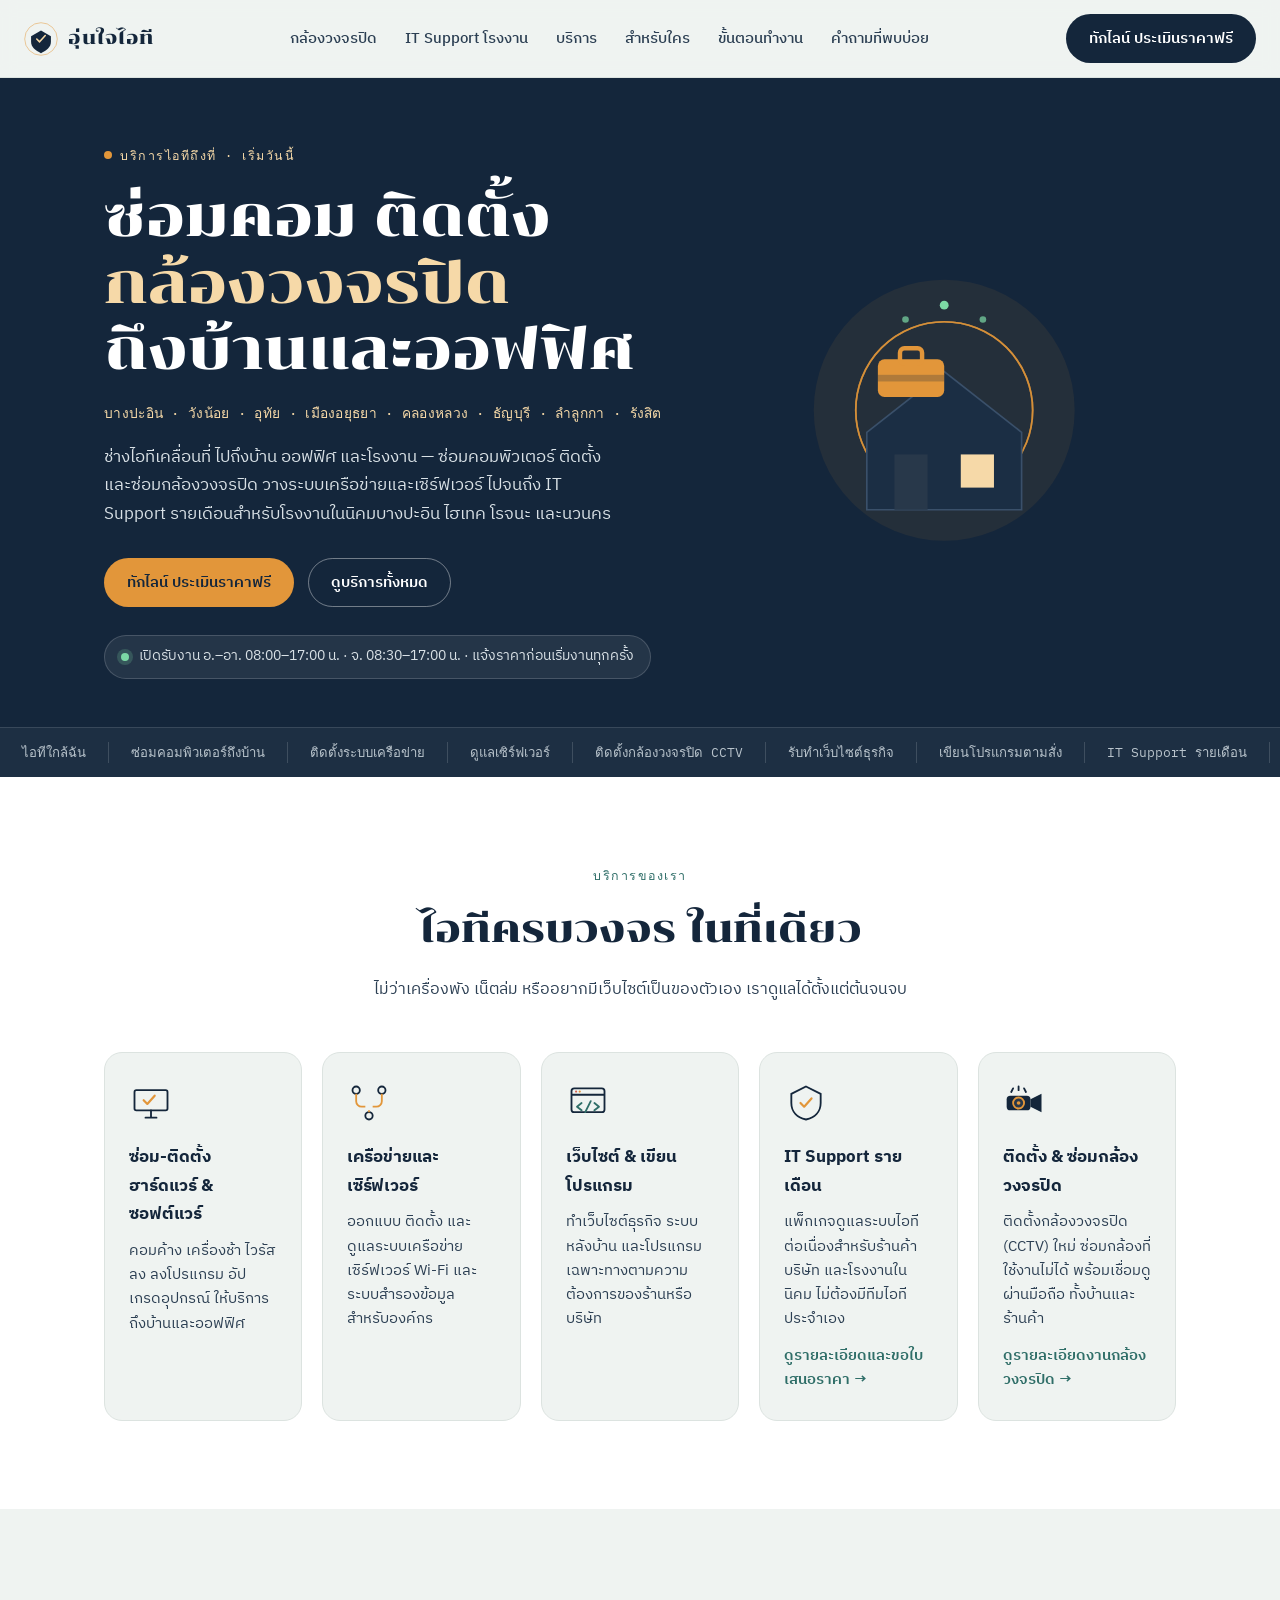
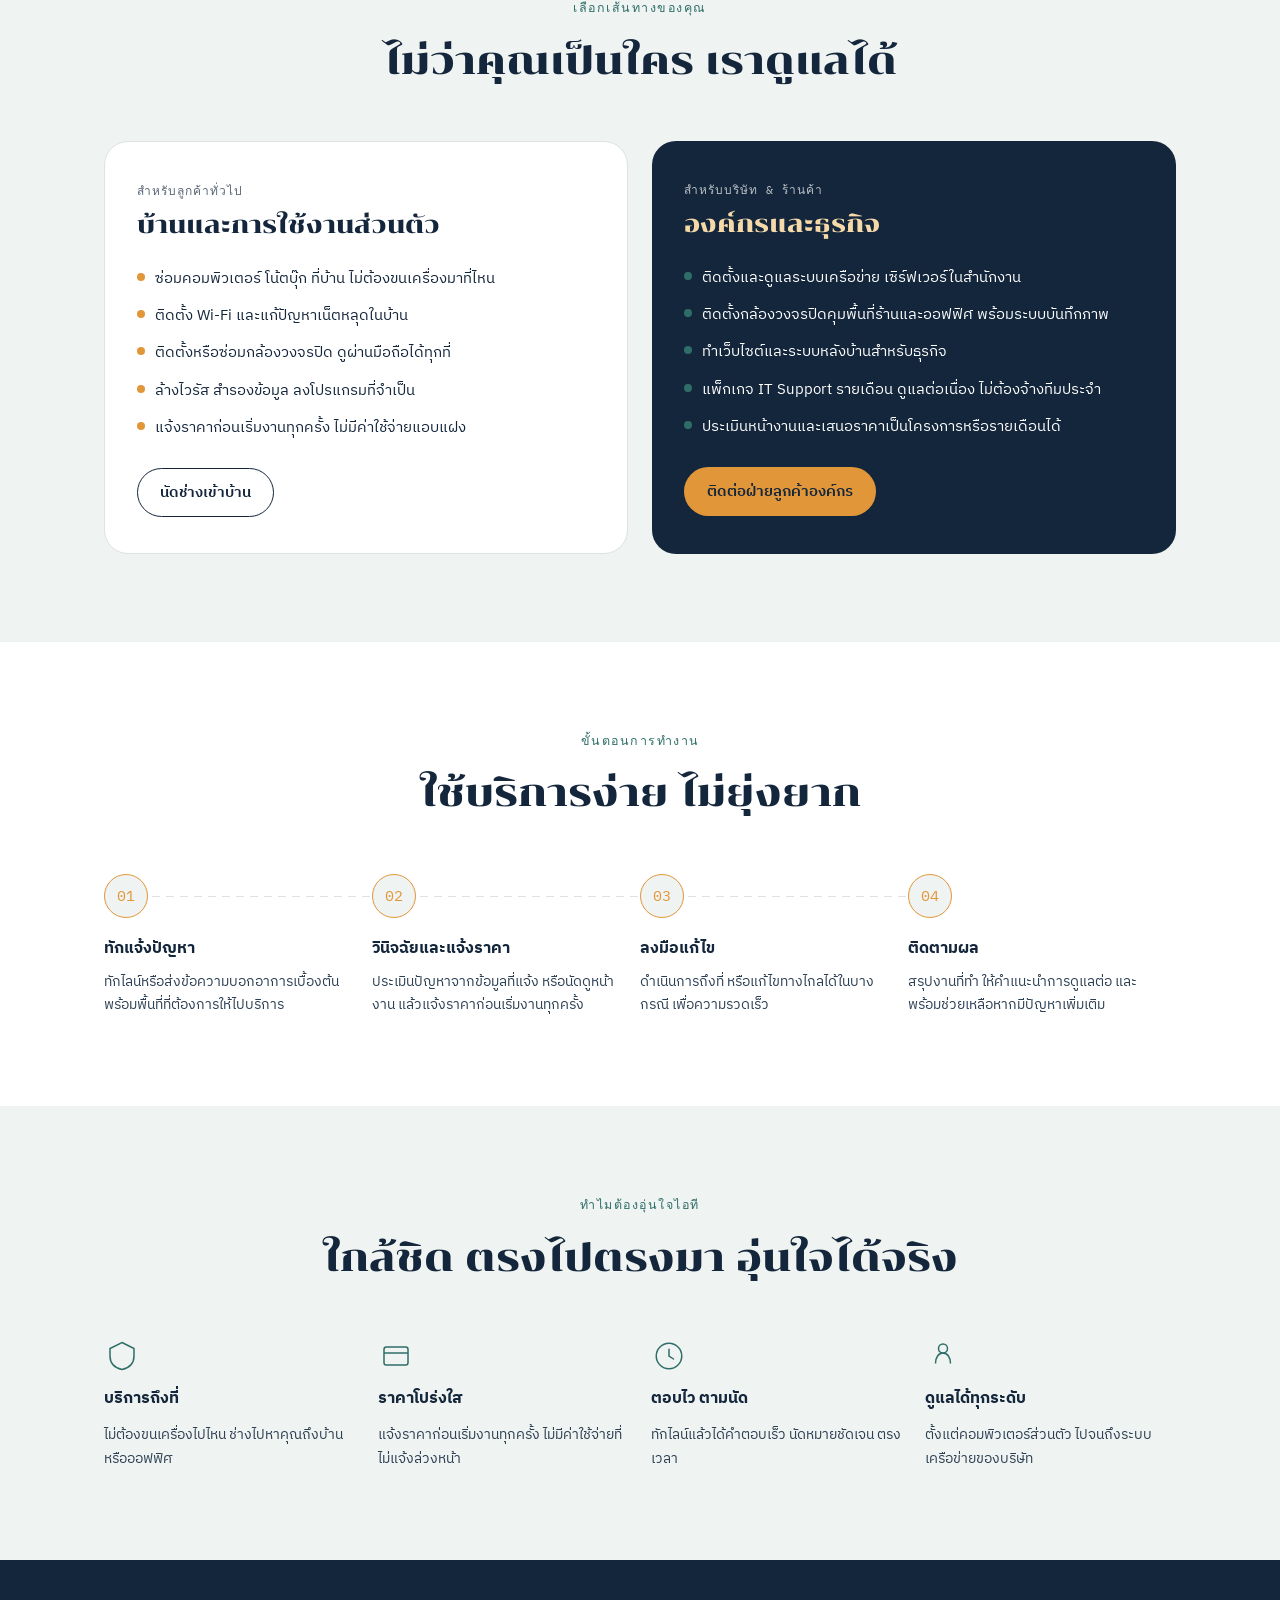
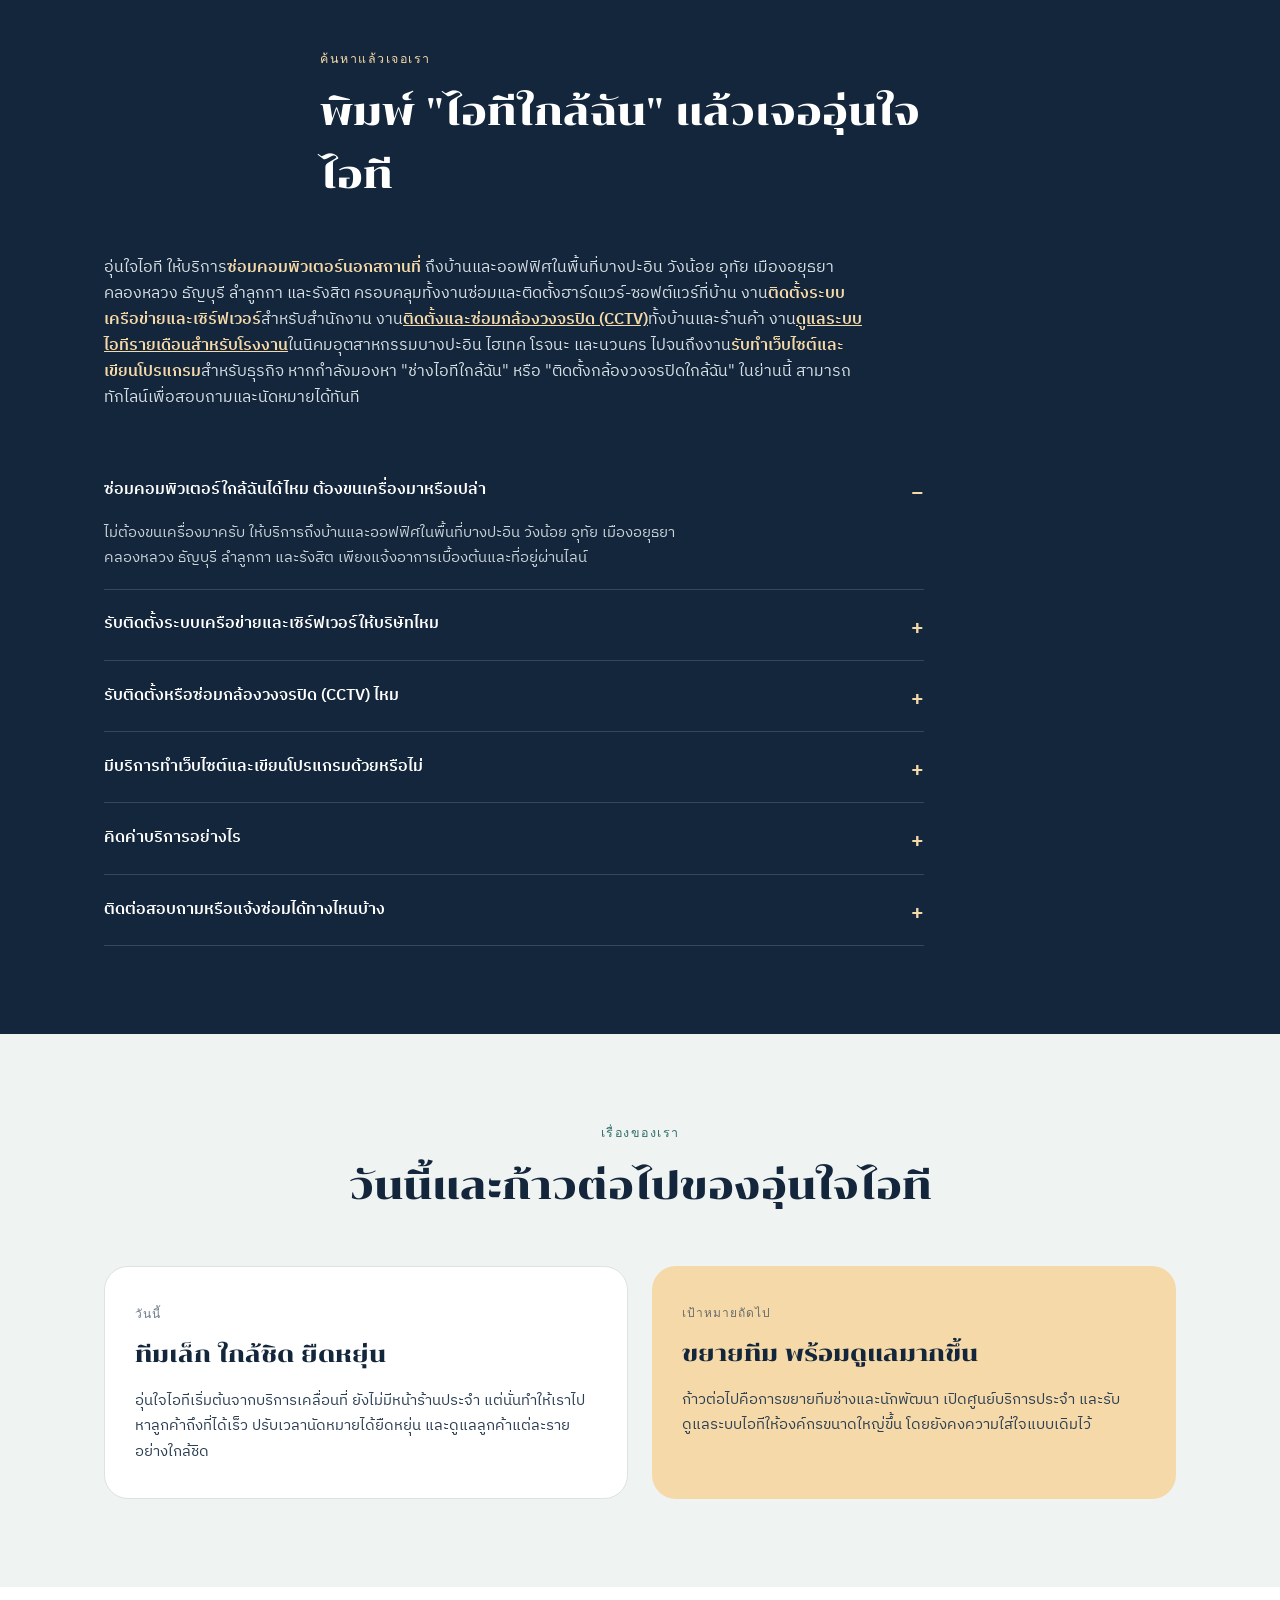
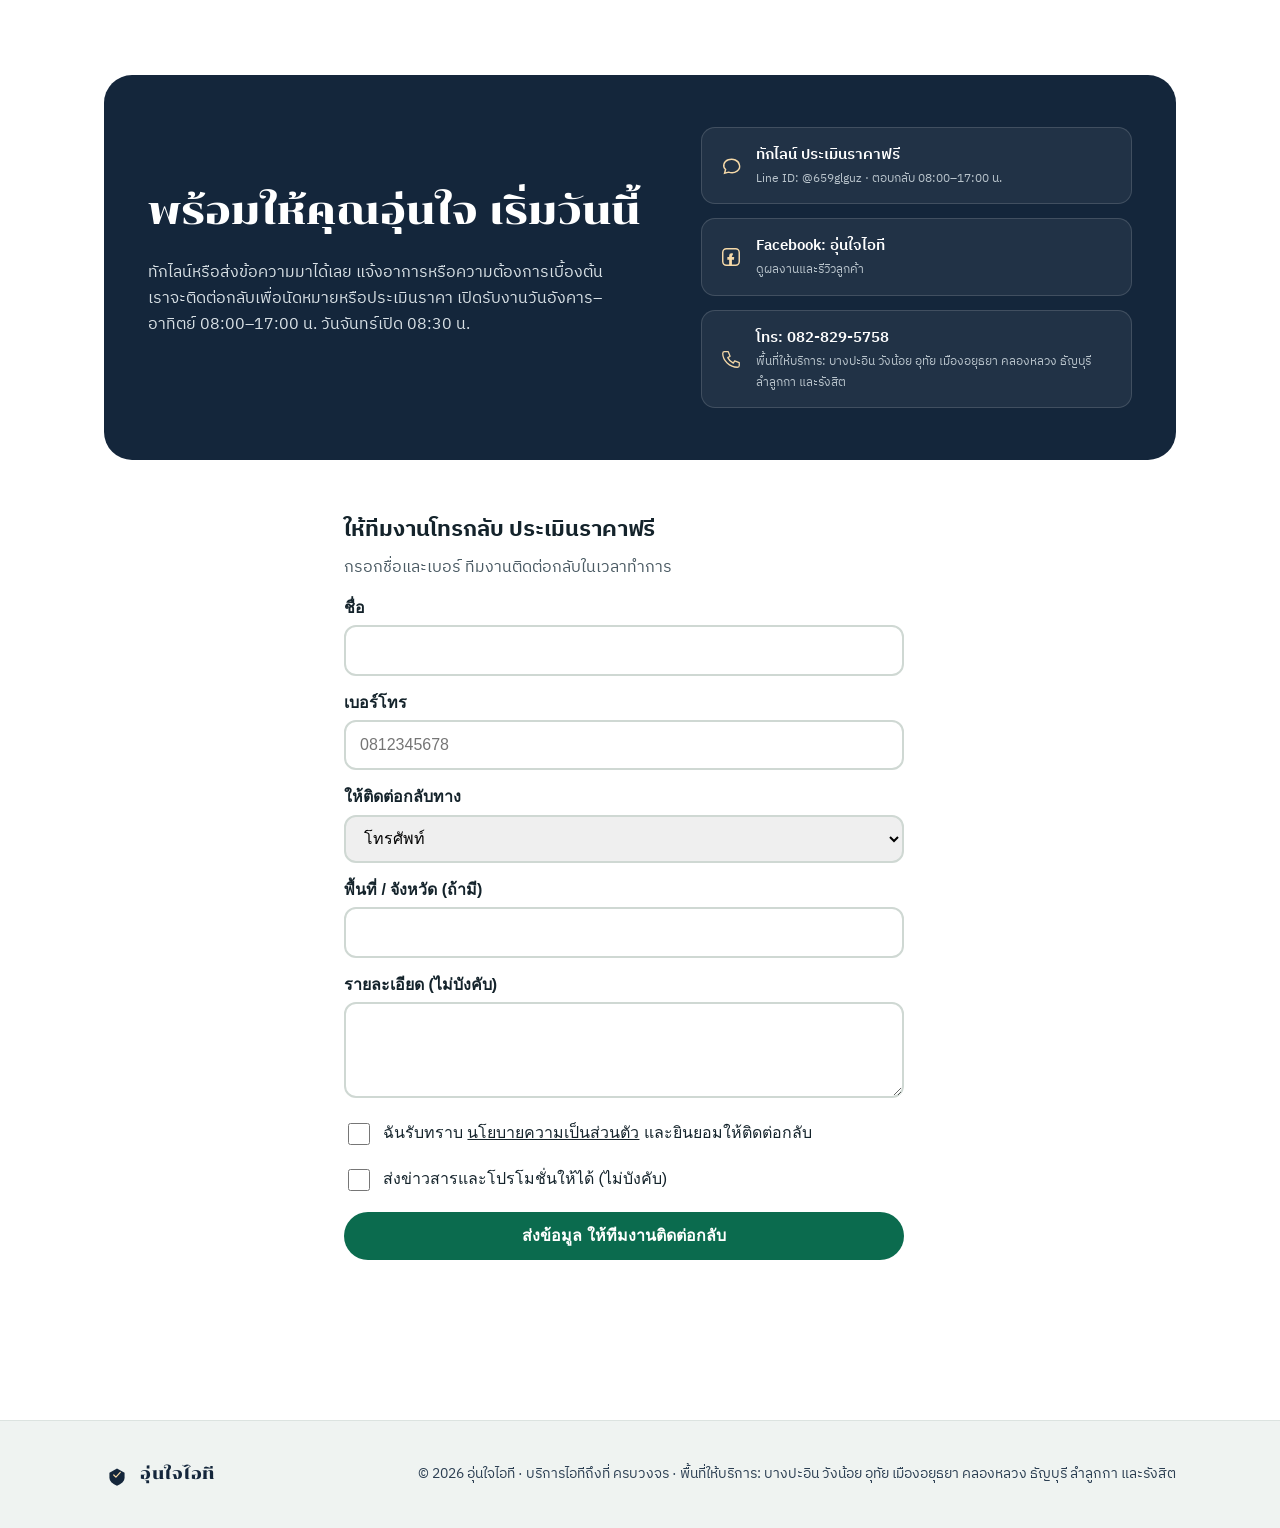
==== commit 6c781980: "เชื่อมระบบพาร์ทเนอร์: ใส่ t.js (แถบคุกกี้ + จับรหัสพาร์ทเนอร์) และฟอร์มให้ทีมงานโทรกลับ ในหน้าแรก, ก" ====
--- a/index.html
+++ b/index.html
@@ -465,6 +465,13 @@
         </div>
       </div>
     </div>
+<div class="container" style="padding-bottom:48px">
+  <div id="lead-form" style="background:#fff;color:#14232B;border-radius:18px;padding:24px;max-width:640px;margin:28px auto 0">
+    <h3 style="margin:0 0 6px;font-size:22px">ให้ทีมงานโทรกลับ ประเมินราคาฟรี</h3>
+    <p style="margin:0 0 14px;color:#4A5A63">กรอกชื่อและเบอร์ ทีมงานติดต่อกลับในเวลาทำการ</p>
+    <div data-unjai-lead data-product="unjai-repair"></div>
+  </div>
+</div>
   </section>
 
 </main>
@@ -522,6 +529,8 @@
   </a>
 </div>
 
+<script async src="https://partner.unjaiit.com/t.js"></script>
+<script defer src="/assets/lead.js"></script>
 <script src="/assets/track.js"></script>
 </body>
 </html>
